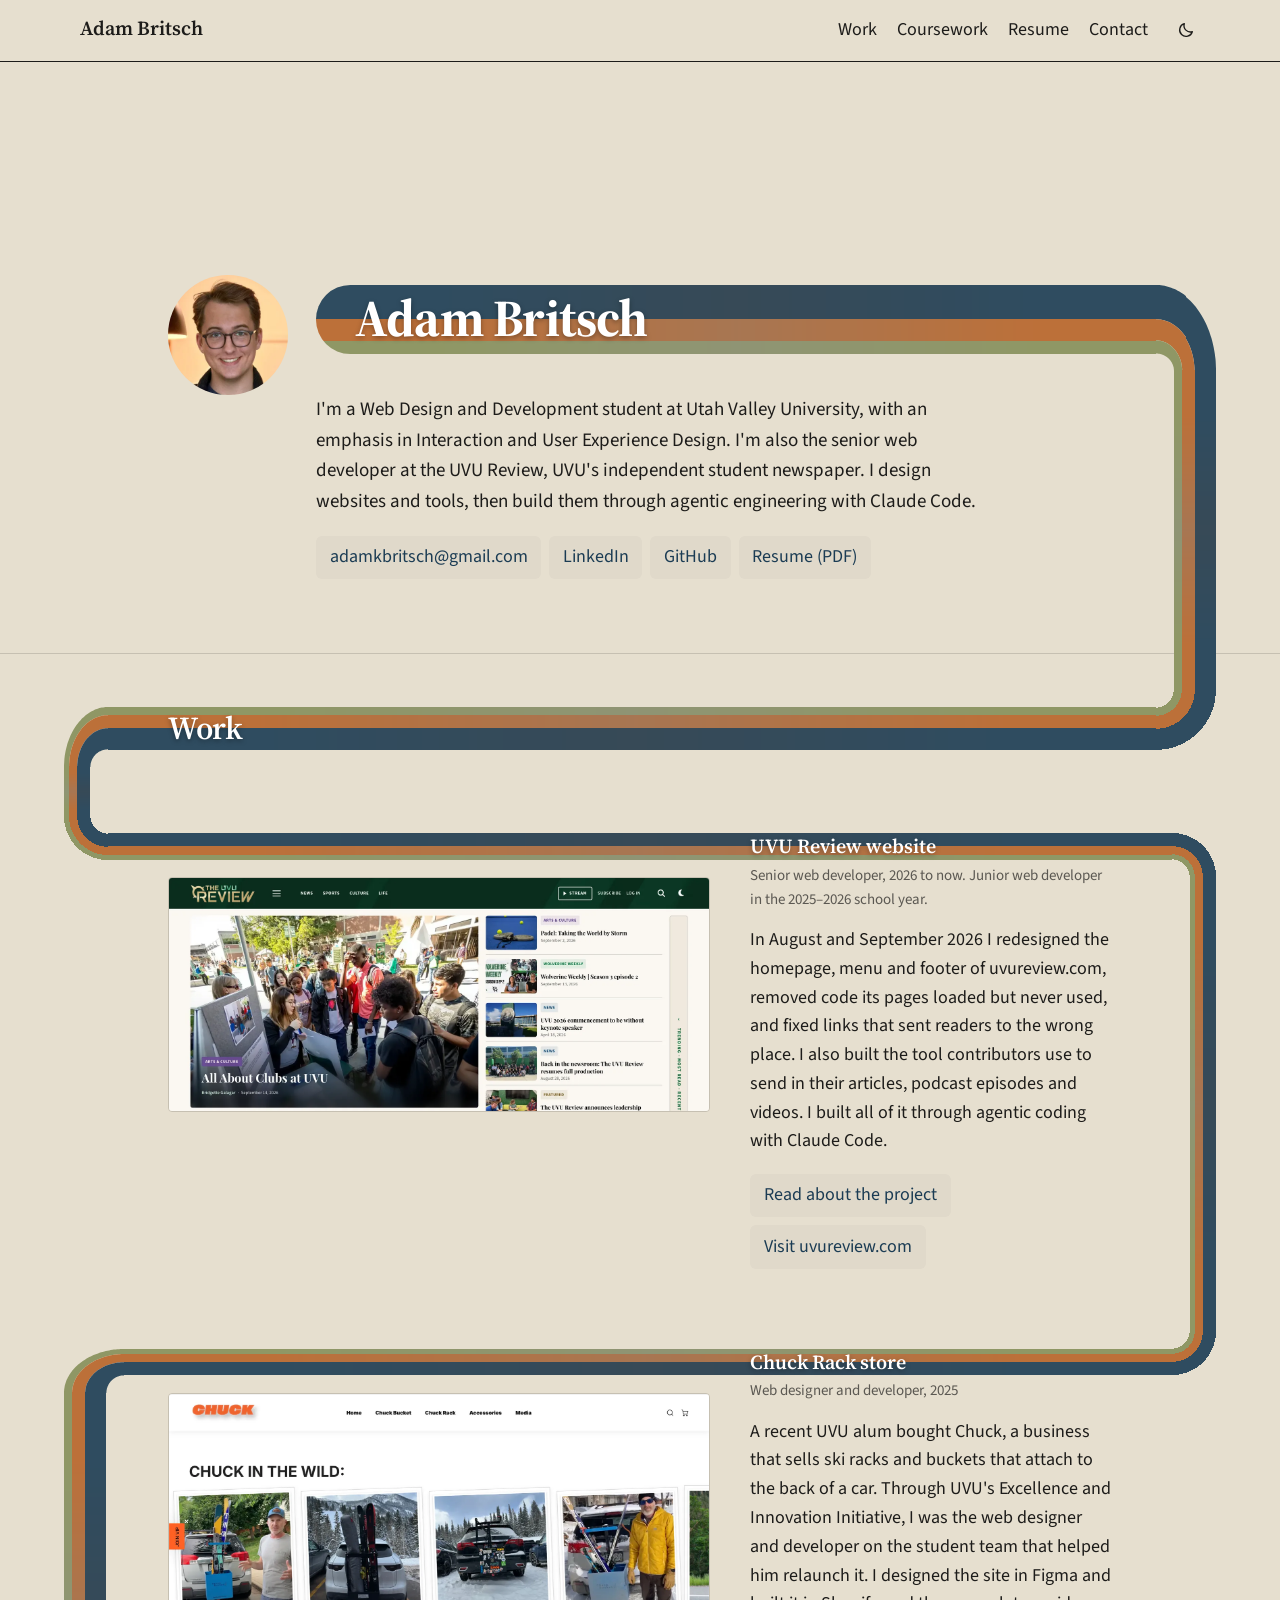
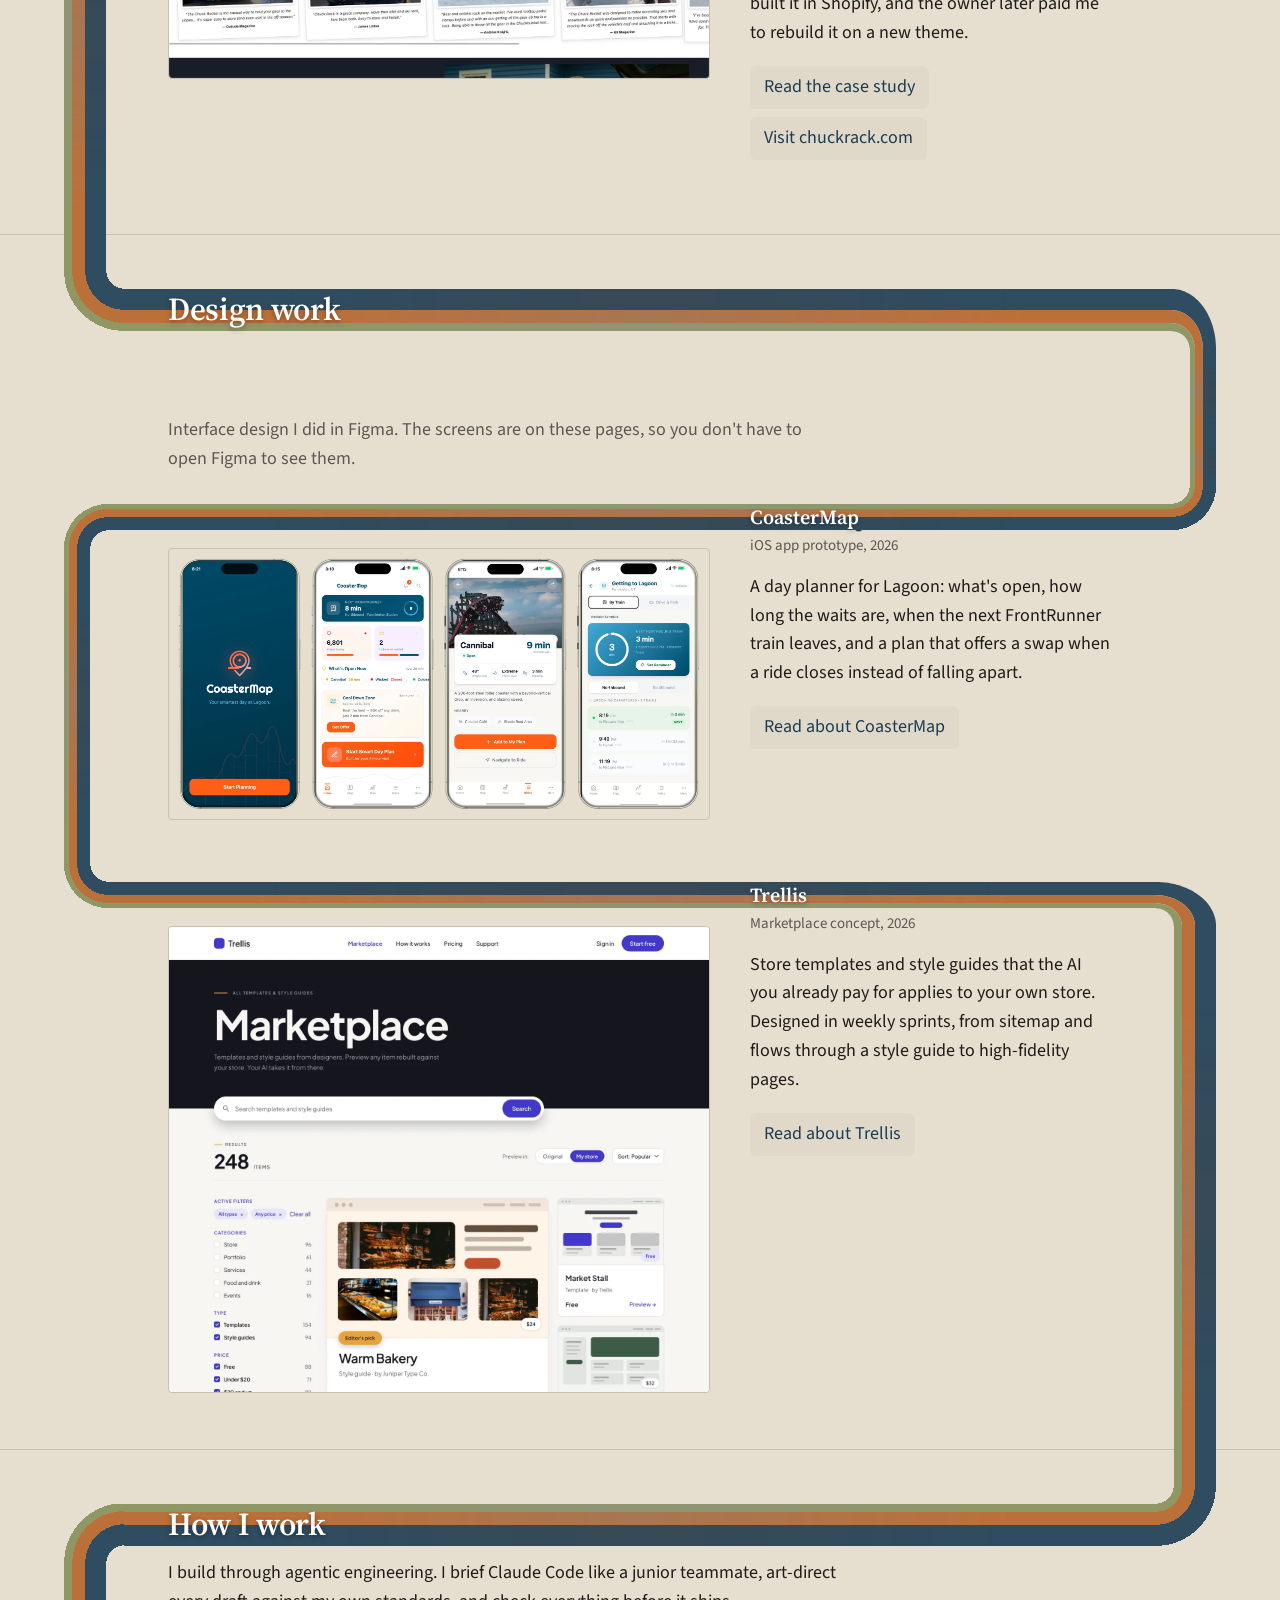
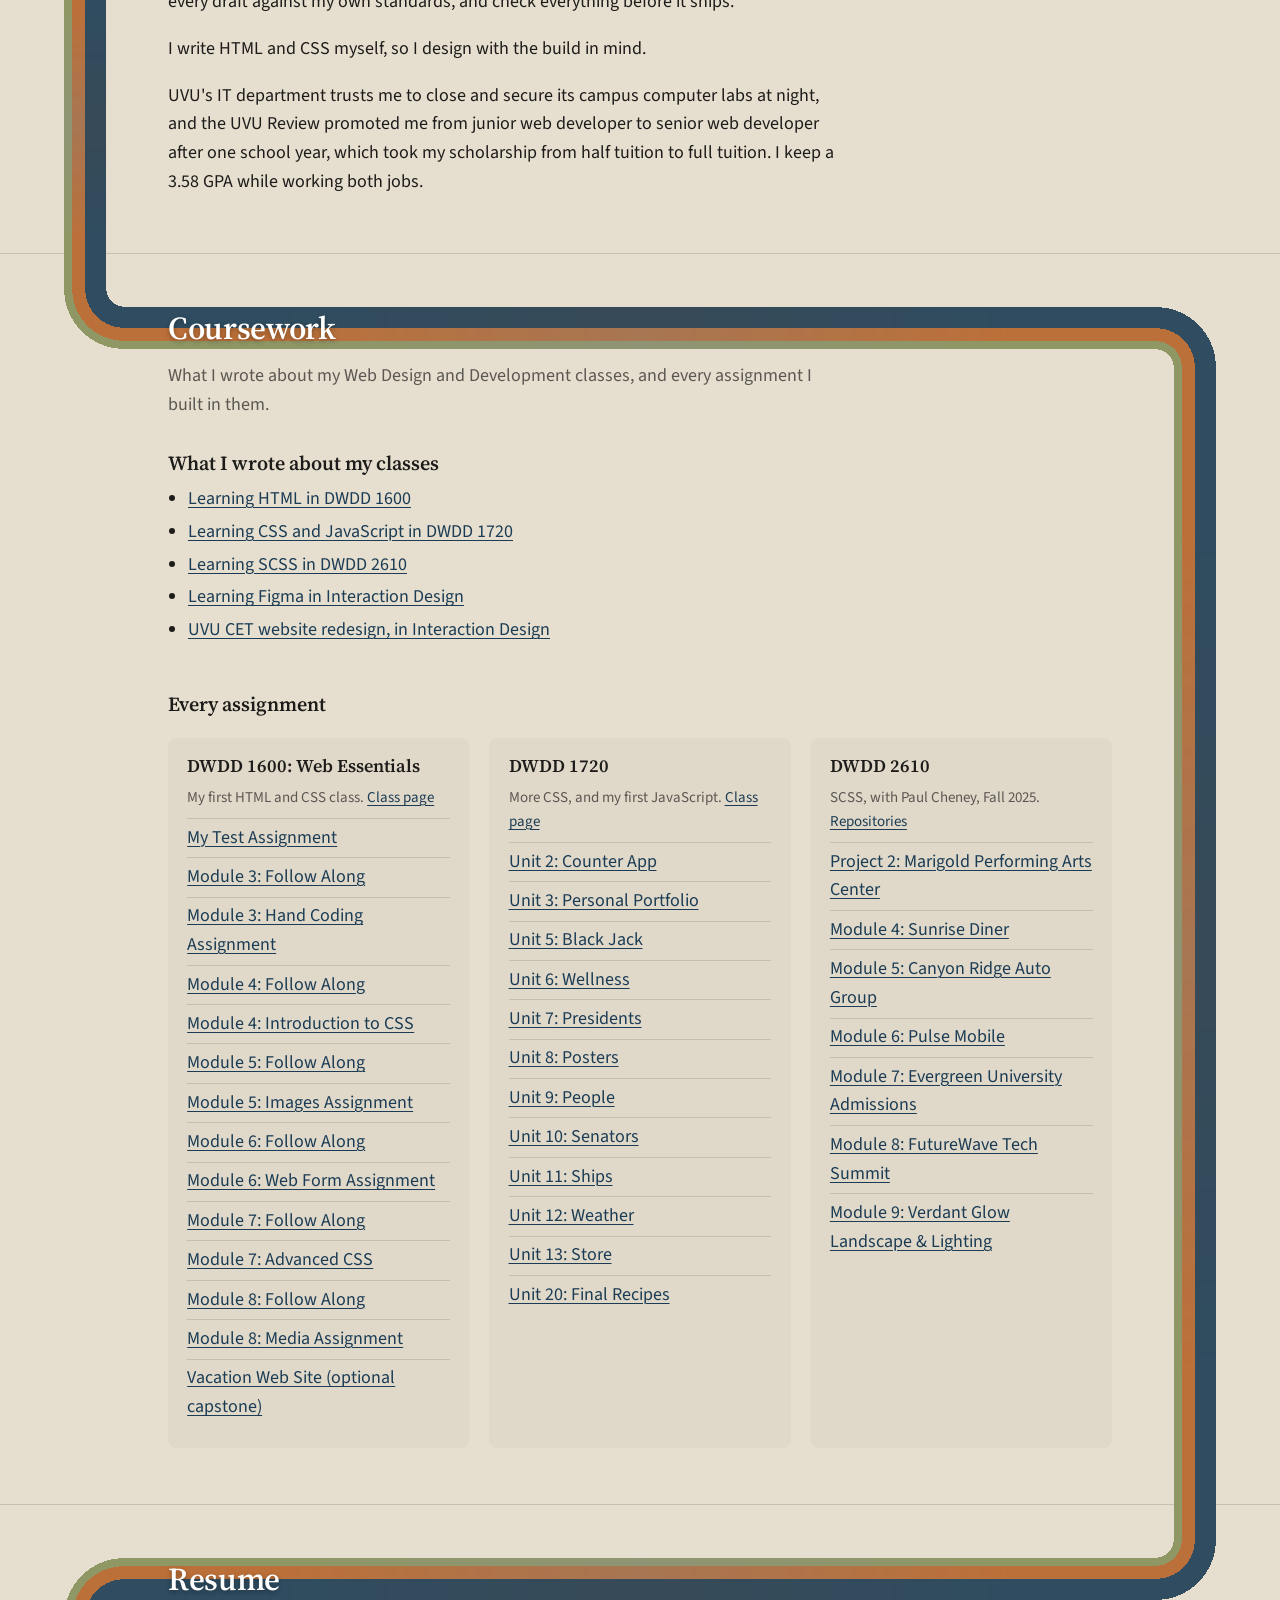
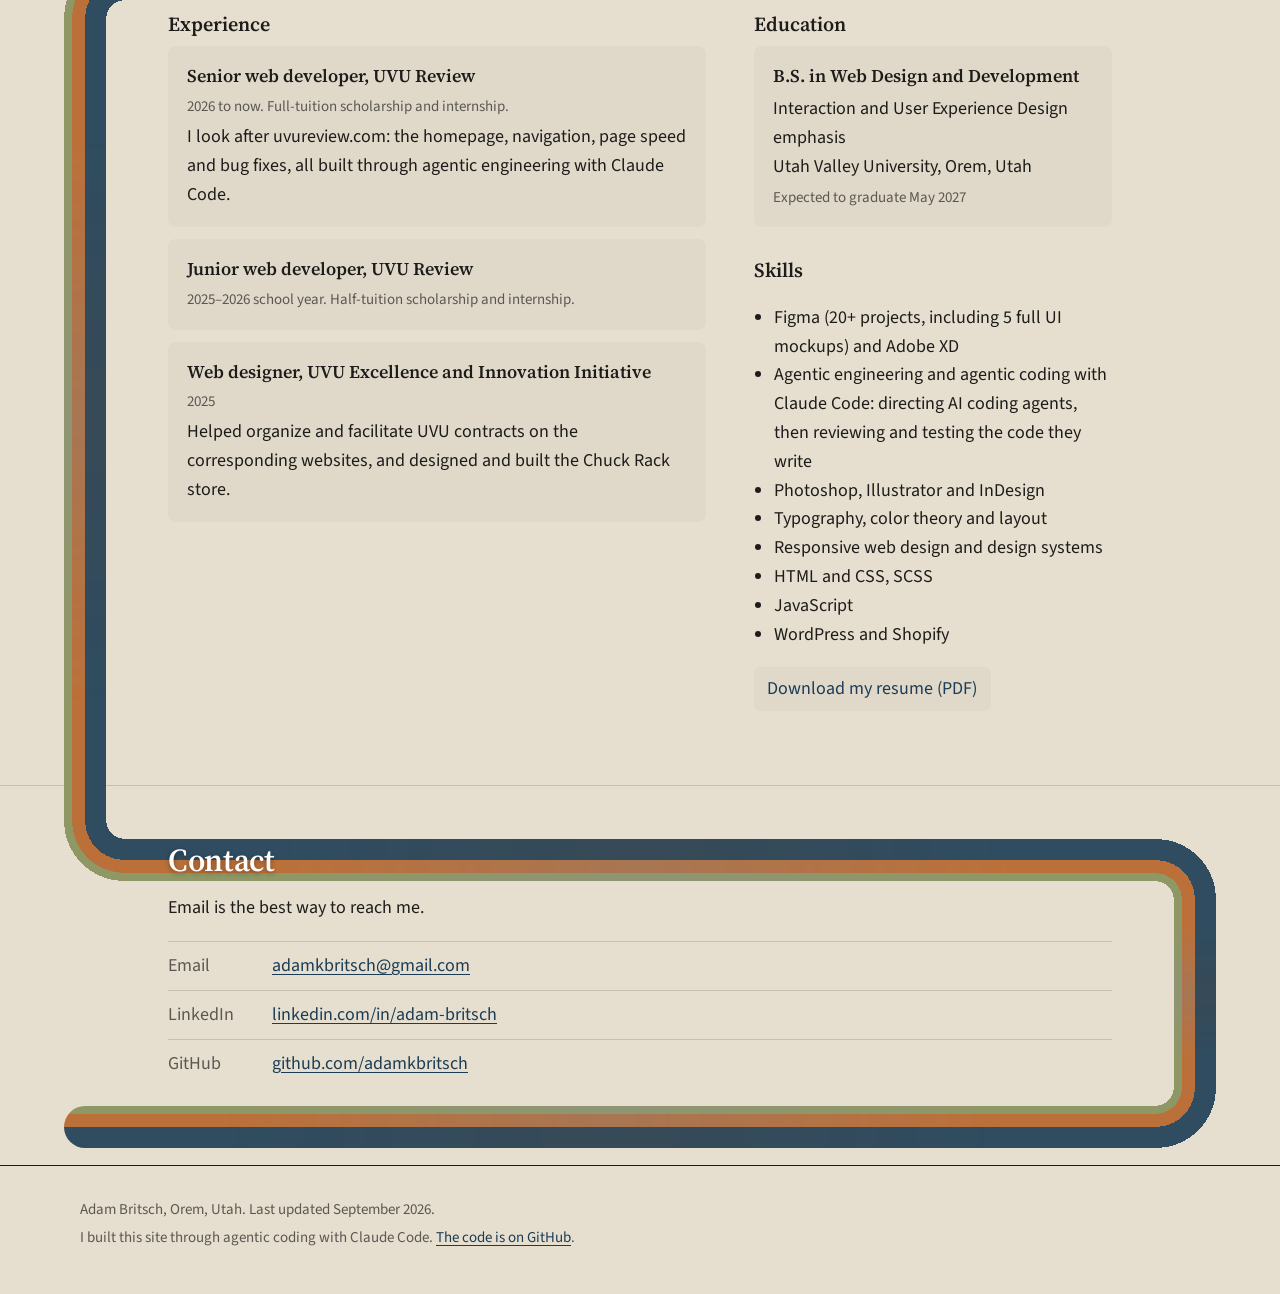
==== index.html @ e63b7fb8 "Lead the CoasterMap screens with the opening screen Four phones now instead of three: the navy start" ====
<!DOCTYPE html>
<html lang="en">
<head>
    <meta charset="UTF-8">
    <meta name="viewport" content="width=device-width, initial-scale=1.0">
    <title>Adam Britsch | Web Design and Development Portfolio</title>
    <meta name="description" content="Portfolio of Adam Britsch, a Web Design and Development student at Utah Valley University and senior web developer at the UVU Review.">
    <meta name="author" content="Adam Britsch">

    <meta property="og:type" content="website">
    <meta property="og:title" content="Adam Britsch">
    <meta property="og:description" content="Web Design and Development student at Utah Valley University and senior web developer at the UVU Review.">
    <meta property="og:url" content="https://adamkbritsch.github.io/Portfolio/">
    <meta property="og:image" content="https://adamkbritsch.github.io/Portfolio/images/adam-britsch.jpg">

    <link rel="preconnect" href="https://fonts.googleapis.com">
    <link rel="preconnect" href="https://fonts.gstatic.com" crossorigin>
    <link href="https://fonts.googleapis.com/css2?family=Source+Sans+3:wght@400;600&family=Source+Serif+4:opsz,wght@8..60,600;8..60,700&display=swap" rel="stylesheet">
    <script src="js/theme.js"></script>
    <link href="css/styles.min.css" rel="stylesheet">

    <link rel="apple-touch-icon" sizes="180x180" href="apple-touch-icon.png?v=2">
    <link rel="icon" type="image/png" sizes="32x32" href="favicon-32x32.png?v=2">
    <link rel="icon" type="image/png" sizes="16x16" href="favicon-16x16.png?v=2">
    <link rel="manifest" href="site.webmanifest?v=2">
</head>
<body>
    <a class="skip-link" href="#main">Skip to main content</a>

    <header class="site-header">
        <div class="wrap">
            <a class="site-header__name" href="index.html">Adam Britsch</a>
            <nav aria-label="Main">
                <ul class="site-nav">
                    <li><a href="#work">Work</a></li>
                    <li><a href="#coursework">Coursework</a></li>
                    <li><a href="#resume">Resume</a></li>
                    <li><a href="#contact">Contact</a></li>
                </ul>
            </nav>
                <button class="theme-toggle" type="button" aria-pressed="false">
                    <svg class="theme-toggle__icon theme-toggle__icon--sun" viewBox="0 0 24 24" width="18" height="18" fill="none" stroke="currentColor" stroke-width="1.8" stroke-linecap="round" aria-hidden="true" focusable="false"><circle cx="12" cy="12" r="4.2"/><path d="M12 2.4v2.6M12 19v2.6M4.2 4.2l1.9 1.9M17.9 17.9l1.9 1.9M2.4 12H5M19 12h2.6M4.2 19.8l1.9-1.9M17.9 6.1l1.9-1.9"/></svg>
                    <svg class="theme-toggle__icon theme-toggle__icon--moon" viewBox="0 0 24 24" width="18" height="18" fill="none" stroke="currentColor" stroke-width="1.8" stroke-linecap="round" stroke-linejoin="round" aria-hidden="true" focusable="false"><path d="M20.4 14.3A8.6 8.6 0 0 1 9.7 3.6a8.6 8.6 0 1 0 10.7 10.7Z"/></svg>
                    <span class="theme-toggle__label">Dark mode</span>
                </button>
        </div>
    </header>

    <main id="main">
        <div class="intro wrap">
            <img class="intro__photo" src="images/adam-britsch.webp" width="120" height="120" alt="">
            <h1>
                <span class="name__band" aria-hidden="true"><span class="name__band-text">Adam Britsch</span></span>
                <span class="name__text">Adam Britsch</span>
            </h1>
            <div>
                <p class="intro__lede">I'm a Web Design and Development student at Utah Valley University, with an emphasis in Interaction and User Experience Design. I'm also the senior web developer at the UVU Review, UVU's independent student newspaper. I design websites and tools, then build them through agentic engineering with Claude Code.</p>
                <p class="link-row">
                    <a href="mailto:adamkbritsch@gmail.com">adamkbritsch@gmail.com</a>
                    <a href="https://www.linkedin.com/in/adam-britsch/">LinkedIn</a>
                    <a href="https://github.com/adamkbritsch">GitHub</a>
                    <a href="pdfs/resume-adam-britsch.pdf">Resume (PDF)</a>
                </p>
            </div>
            <span class="rail__drop rail__drop--name" aria-hidden="true"></span>
        </div>

        <section class="section rail--back rail--down-left rail--pieces" id="work" aria-labelledby="work-heading">
            <div class="wrap">
                <h2 id="work-heading"><span class="rail__band" aria-hidden="true"></span><span class="rail__band-text" aria-hidden="true">Work</span>Work</h2>

                <article class="project project--east project--first">
                    <span class="rail__run" aria-hidden="true"></span><span class="rail__run-text" aria-hidden="true">UVU Review website</span>
                    <span class="rail__turn rail__turn--in" aria-hidden="true"></span>
                    <span class="rail__turn rail__turn--out" aria-hidden="true"></span>
                    <span class="rail__drop rail__drop--in" aria-hidden="true"></span>
                    
                    <figure class="project__image">
                        <img class="shot" src="images/work/uvu-review-home.webp" width="1600" height="689" alt="The UVU Review homepage, with the top stories filling the first screen">
                    </figure>
                    <div>
                        <h3><a href="case-studies/uvu-review.html">UVU Review website</a></h3>
                        <p class="meta">Senior web developer, 2026 to now. Junior web developer in the 2025–2026 school year.</p>
                        <p>In August and September 2026 I redesigned the homepage, menu and footer of uvureview.com, removed code its pages loaded but never used, and fixed links that sent readers to the wrong place. I also built the tool contributors use to send in their articles, podcast episodes and videos. I built all of it through agentic coding with Claude Code.</p>
                        <p class="link-row">
                            <a href="case-studies/uvu-review.html">Read about the project</a>
                            <a href="https://www.uvureview.com/">Visit uvureview.com</a>
                        </p>
                    </div>
                </article>

                <article class="project project--west project--last">
                    <span class="rail__run" aria-hidden="true"></span><span class="rail__run-text" aria-hidden="true">Chuck Rack store</span>
                    <span class="rail__turn rail__turn--in" aria-hidden="true"></span>
                    <span class="rail__turn rail__turn--out" aria-hidden="true"></span>
                    <span class="rail__drop rail__drop--out" aria-hidden="true"></span>
                    
                    <figure class="project__image">
                        <img class="shot" src="images/work/chuck-rack-polaroids.webp" width="1600" height="841" alt="The Chuck in the Wild section of the Chuck Rack store, with customer photos styled as polaroids" loading="lazy">
                    </figure>
                    <div>
                        <h3><a href="case-studies/case-study-01.html">Chuck Rack store</a></h3>
                        <p class="meta">Web designer and developer, 2025</p>
                        <p>A recent UVU alum bought Chuck, a business that sells ski racks and buckets that attach to the back of a car. Through UVU's Excellence and Innovation Initiative, I was the web designer and developer on the student team that helped him relaunch it. I designed the site in Figma and built it in Shopify, and the owner later paid me to rebuild it on a new theme.</p>
                        <p class="link-row">
                            <a href="case-studies/case-study-01.html">Read the case study</a>
                            <a href="https://chuckrack.com/">Visit chuckrack.com</a>
                        </p>
                    </div>
                </article>
            </div>
        </section>

        <section class="section rail--down-right rail--pieces" id="design" aria-labelledby="design-heading">
            <div class="wrap">
                <h2 id="design-heading"><span class="rail__band" aria-hidden="true"></span><span class="rail__band-text" aria-hidden="true">Design work</span>Design work</h2>
                <p class="section__intro">Interface design I did in Figma. The screens are on these pages, so you don't have to open Figma to see them.</p>

                <article class="project project--west project--first">
                    <span class="rail__run" aria-hidden="true"></span><span class="rail__run-text" aria-hidden="true">CoasterMap</span>
                    <span class="rail__turn rail__turn--in" aria-hidden="true"></span>
                    <span class="rail__turn rail__turn--out" aria-hidden="true"></span>
                    <span class="rail__drop rail__drop--in" aria-hidden="true"></span>
                    
                    <figure class="project__image">
                        <img class="shot" src="images/design/coastermap-screens.webp" width="2122" height="1059" alt="Four CoasterMap screens: the opening screen, a home screen with the next train and ride waits, a ride page for Cannibal, and directions to Lagoon by train" loading="lazy">
                    </figure>
                    <div>
                        <h3><a href="case-studies/coastermap.html">CoasterMap</a></h3>
                        <p class="meta">iOS app prototype, 2026</p>
                        <p>A day planner for Lagoon: what's open, how long the waits are, when the next FrontRunner train leaves, and a plan that offers a swap when a ride closes instead of falling apart.</p>
                        <p class="link-row"><a href="case-studies/coastermap.html">Read about CoasterMap</a></p>
                    </div>
                </article>

                <article class="project project--east project--last">
                    <span class="rail__run" aria-hidden="true"></span><span class="rail__run-text" aria-hidden="true">Trellis</span>
                    <span class="rail__turn rail__turn--in" aria-hidden="true"></span>
                    <span class="rail__turn rail__turn--out" aria-hidden="true"></span>
                    <span class="rail__drop rail__drop--out" aria-hidden="true"></span>
                    
                    <figure class="project__image">
                        <img class="shot" src="images/design/trellis-marketplace.webp" width="1440" height="1240" alt="The Trellis marketplace page, with a search field, category filters and a grid of template cards" loading="lazy">
                    </figure>
                    <div>
                        <h3><a href="case-studies/trellis.html">Trellis</a></h3>
                        <p class="meta">Marketplace concept, 2026</p>
                        <p>Store templates and style guides that the AI you already pay for applies to your own store. Designed in weekly sprints, from sitemap and flows through a style guide to high-fidelity pages.</p>
                        <p class="link-row"><a href="case-studies/trellis.html">Read about Trellis</a></p>
                    </div>
                </article>
            </div>
        </section>

        <section class="section rail--back rail--down-left" id="how-i-work" aria-labelledby="how-heading">
            <div class="wrap">
                <h2 id="how-heading"><span class="rail__band" aria-hidden="true"></span><span class="rail__band-text" aria-hidden="true">How I work</span>How I work</h2>
                <div class="prose">
                    <p>I build through agentic engineering. I brief Claude Code like a junior teammate, art-direct every draft against my own standards, and check everything before it ships.</p>
                    <p>I write HTML and CSS myself, so I design with the build in mind.</p>
                    <p>UVU's IT department trusts me to close and secure its campus computer labs at night, and the UVU Review promoted me from junior web developer to senior web developer after one school year, which took my scholarship from half tuition to full tuition. I keep a 3.58 GPA while working both jobs.</p>
                </div>
            </div>
        </section>

        <section class="section rail--down-right" id="coursework" aria-labelledby="coursework-heading">
            <div class="wrap">
                <h2 id="coursework-heading"><span class="rail__band" aria-hidden="true"></span><span class="rail__band-text" aria-hidden="true">Coursework</span>Coursework</h2>
                <p class="section__intro">What I wrote about my Web Design and Development classes, and every assignment I built in them.</p>

                <h3>What I wrote about my classes</h3>
                <ul class="writeups">
                    <li><a href="case-studies/case-study-03.html">Learning HTML in DWDD 1600</a></li>
                    <li><a href="case-studies/case-study-04.html">Learning CSS and JavaScript in DWDD 1720</a></li>
                    <li><a href="case-studies/case-study-06.html">Learning SCSS in DWDD 2610</a></li>
                    <li><a href="case-studies/case-study-05.html">Learning Figma in Interaction Design</a></li>
                    <li><a href="case-studies/case-study-02.html">UVU CET website redesign, in Interaction Design</a></li>
                </ul>

                <h3 class="subhead">Every assignment</h3>
                <div class="courses">
                    <div class="course">
                        <h4>DWDD 1600: Web Essentials</h4>
                        <p class="meta">My first HTML and CSS class. <a href="https://adamkbritsch.github.io/dwdd1600/">Class page</a></p>
                        <ul>
                            <li><a href="https://adamkbritsch.github.io/dwdd1600/01test/">My Test Assignment</a></li>
                            <li><a href="https://adamkbritsch.github.io/dwdd1600/03follow-along/">Module 3: Follow Along</a></li>
                            <li><a href="https://adamkbritsch.github.io/dwdd1600/03hand-coding/">Module 3: Hand Coding Assignment</a></li>
                            <li><a href="https://adamkbritsch.github.io/dwdd1600/04follow-along/">Module 4: Follow Along</a></li>
                            <li><a href="https://adamkbritsch.github.io/dwdd1600/04intro-css/">Module 4: Introduction to CSS</a></li>
                            <li><a href="https://adamkbritsch.github.io/dwdd1600/05follow-along/">Module 5: Follow Along</a></li>
                            <li><a href="https://adamkbritsch.github.io/dwdd1600/05images/">Module 5: Images Assignment</a></li>
                            <li><a href="https://adamkbritsch.github.io/dwdd1600/06follow-along/">Module 6: Follow Along</a></li>
                            <li><a href="https://adamkbritsch.github.io/dwdd1600/06form/">Module 6: Web Form Assignment</a></li>
                            <li><a href="https://adamkbritsch.github.io/dwdd1600/07follow-along/">Module 7: Follow Along</a></li>
                            <li><a href="https://adamkbritsch.github.io/dwdd1600/07advanced-css/">Module 7: Advanced CSS</a></li>
                            <li><a href="https://adamkbritsch.github.io/dwdd1600/08follow-along/">Module 8: Follow Along</a></li>
                            <li><a href="https://adamkbritsch.github.io/dwdd1600/08media/">Module 8: Media Assignment</a></li>
                            <li><a href="https://adamkbritsch.github.io/dwdd1600/vacation/">Vacation Web Site (optional capstone)</a></li>
                        </ul>
                    </div>
                    <div class="course">
                        <h4>DWDD 1720</h4>
                        <p class="meta">More CSS, and my first JavaScript. <a href="https://adamkbritsch-web-design.netlify.app/">Class page</a></p>
                        <ul>
                            <li><a href="https://adamkbritsch-web-design.netlify.app/counterapp/">Unit 2: Counter App</a></li>
                            <li><a href="https://adamkbritsch-web-design.netlify.app/personal-portfolio/">Unit 3: Personal Portfolio</a></li>
                            <li><a href="https://adamkbritsch-web-design.netlify.app/blackjackstart/">Unit 5: Black Jack</a></li>
                            <li><a href="https://adamkbritsch-web-design.netlify.app/wellness/">Unit 6: Wellness</a></li>
                            <li><a href="https://adamkbritsch-web-design.netlify.app/presidents/">Unit 7: Presidents</a></li>
                            <li><a href="https://adamkbritsch-web-design.netlify.app/starwarswebsite/">Unit 8: Posters</a></li>
                            <li><a href="https://adamkbritsch-web-design.netlify.app/peoplepractice/">Unit 9: People</a></li>
                            <li><a href="https://adamkbritsch-web-design.netlify.app/senators/">Unit 10: Senators</a></li>
                            <li><a href="https://adamkbritsch-web-design.netlify.app/ships/">Unit 11: Ships</a></li>
                            <li><a href="https://adamkbritsch-web-design.netlify.app/weather-app/">Unit 12: Weather</a></li>
                            <li><a href="https://adamkbritsch-web-design.netlify.app/storeapp/">Unit 13: Store</a></li>
                            <li><a href="https://adamkbritsch-web-design.netlify.app/recipes/">Unit 20: Final Recipes</a></li>
                        </ul>
                    </div>
                    <div class="course">
                        <h4>DWDD 2610</h4>
                        <p class="meta">SCSS, with Paul Cheney, Fall 2025. <a href="https://github.com/adamkbritsch?tab=repositories">Repositories</a></p>
                        <ul>
                            <li><a href="https://adamkbritsch.github.io/Performing-Arts-Project-02/">Project 2: Marigold Performing Arts Center</a></li>
                            <li><a href="https://adamkbritsch.github.io/04-Diner/">Module 4: Sunrise Diner</a></li>
                            <li><a href="https://adamkbritsch.github.io/05-Auto-Dealer/">Module 5: Canyon Ridge Auto Group</a></li>
                            <li><a href="https://adamkbritsch.github.io/06-X-Mobile/">Module 6: Pulse Mobile</a></li>
                            <li><a href="https://adamkbritsch.github.io/07-University-Admissions/">Module 7: Evergreen University Admissions</a></li>
                            <li><a href="https://adamkbritsch.github.io/08-Technology-Conference/">Module 8: FutureWave Tech Summit</a></li>
                            <li><a href="https://adamkbritsch.github.io/09-Landscape---Lighting/">Module 9: Verdant Glow Landscape &amp; Lighting</a></li>
                        </ul>
                    </div>
                </div>
            </div>
        </section>

        <section class="section rail--back rail--down-left" id="resume" aria-labelledby="resume-heading">
            <div class="wrap">
                <h2 id="resume-heading"><span class="rail__band" aria-hidden="true"></span><span class="rail__band-text" aria-hidden="true">Resume</span>Resume</h2>
                <div class="resume">
                    <div>
                        <h3>Experience</h3>
                        <ul class="entries">
                            <li class="entry">
                                <p class="entry__title">Senior web developer, UVU Review</p>
                                <p class="meta">2026 to now. Full-tuition scholarship and internship.</p>
                                <p>I look after uvureview.com: the homepage, navigation, page speed and bug fixes, all built through agentic engineering with Claude Code.</p>
                            </li>
                            <li class="entry">
                                <p class="entry__title">Junior web developer, UVU Review</p>
                                <p class="meta">2025–2026 school year. Half-tuition scholarship and internship.</p>
                            </li>
                            <li class="entry">
                                <p class="entry__title">Web designer, UVU Excellence and Innovation Initiative</p>
                                <p class="meta">2025</p>
                                <p>Helped organize and facilitate UVU contracts on the corresponding websites, and designed and built the Chuck Rack store.</p>
                            </li>
                        </ul>
                    </div>
                    <div>
                        <h3>Education</h3>
                        <div class="entry">
                            <p class="entry__title">B.S. in Web Design and Development</p>
                            <p>Interaction and User Experience Design emphasis<br>Utah Valley University, Orem, Utah</p>
                            <p class="meta">Expected to graduate May 2027</p>
                        </div>

                        <h3 class="subhead">Skills</h3>
                        <ul class="skills">
                            <li>Figma (20+ projects, including 5 full UI mockups) and Adobe XD</li>
                            <li>Agentic engineering and agentic coding with Claude Code: directing AI coding agents, then reviewing and testing the code they write</li>
                            <li>Photoshop, Illustrator and InDesign</li>
                            <li>Typography, color theory and layout</li>
                            <li>Responsive web design and design systems</li>
                            <li>HTML and CSS, SCSS</li>
                            <li>JavaScript</li>
                            <li>WordPress and Shopify</li>
                        </ul>
                        <p class="link-row"><a href="pdfs/resume-adam-britsch.pdf">Download my resume (PDF)</a></p>
                    </div>
                </div>
            </div>
        </section>

        <section class="section rail--end" id="contact" aria-labelledby="contact-heading">
            <div class="wrap">
                <h2 id="contact-heading"><span class="rail__band" aria-hidden="true"></span><span class="rail__band-text" aria-hidden="true">Contact</span>Contact</h2>
                <p>Email is the best way to reach me.</p>
                <ul class="contact-list">
                    <li><span>Email</span> <a href="mailto:adamkbritsch@gmail.com">adamkbritsch@gmail.com</a></li>
                    <li><span>LinkedIn</span> <a href="https://www.linkedin.com/in/adam-britsch/">linkedin.com/in/adam-britsch</a></li>
                    <li><span>GitHub</span> <a href="https://github.com/adamkbritsch">github.com/adamkbritsch</a></li>
                </ul>
                <span class="rail__turn rail__turn--tail" aria-hidden="true"></span>
            </div>
        </section>
    </main>

    <footer class="site-footer">
        <div class="wrap">
            <p>Adam Britsch, Orem, Utah. Last updated September 2026.</p>
            <p>I built this site through agentic coding with Claude Code. <a href="https://github.com/adamkbritsch/Portfolio">The code is on GitHub</a>.</p>
        </div>
    </footer>
</body>
</html>
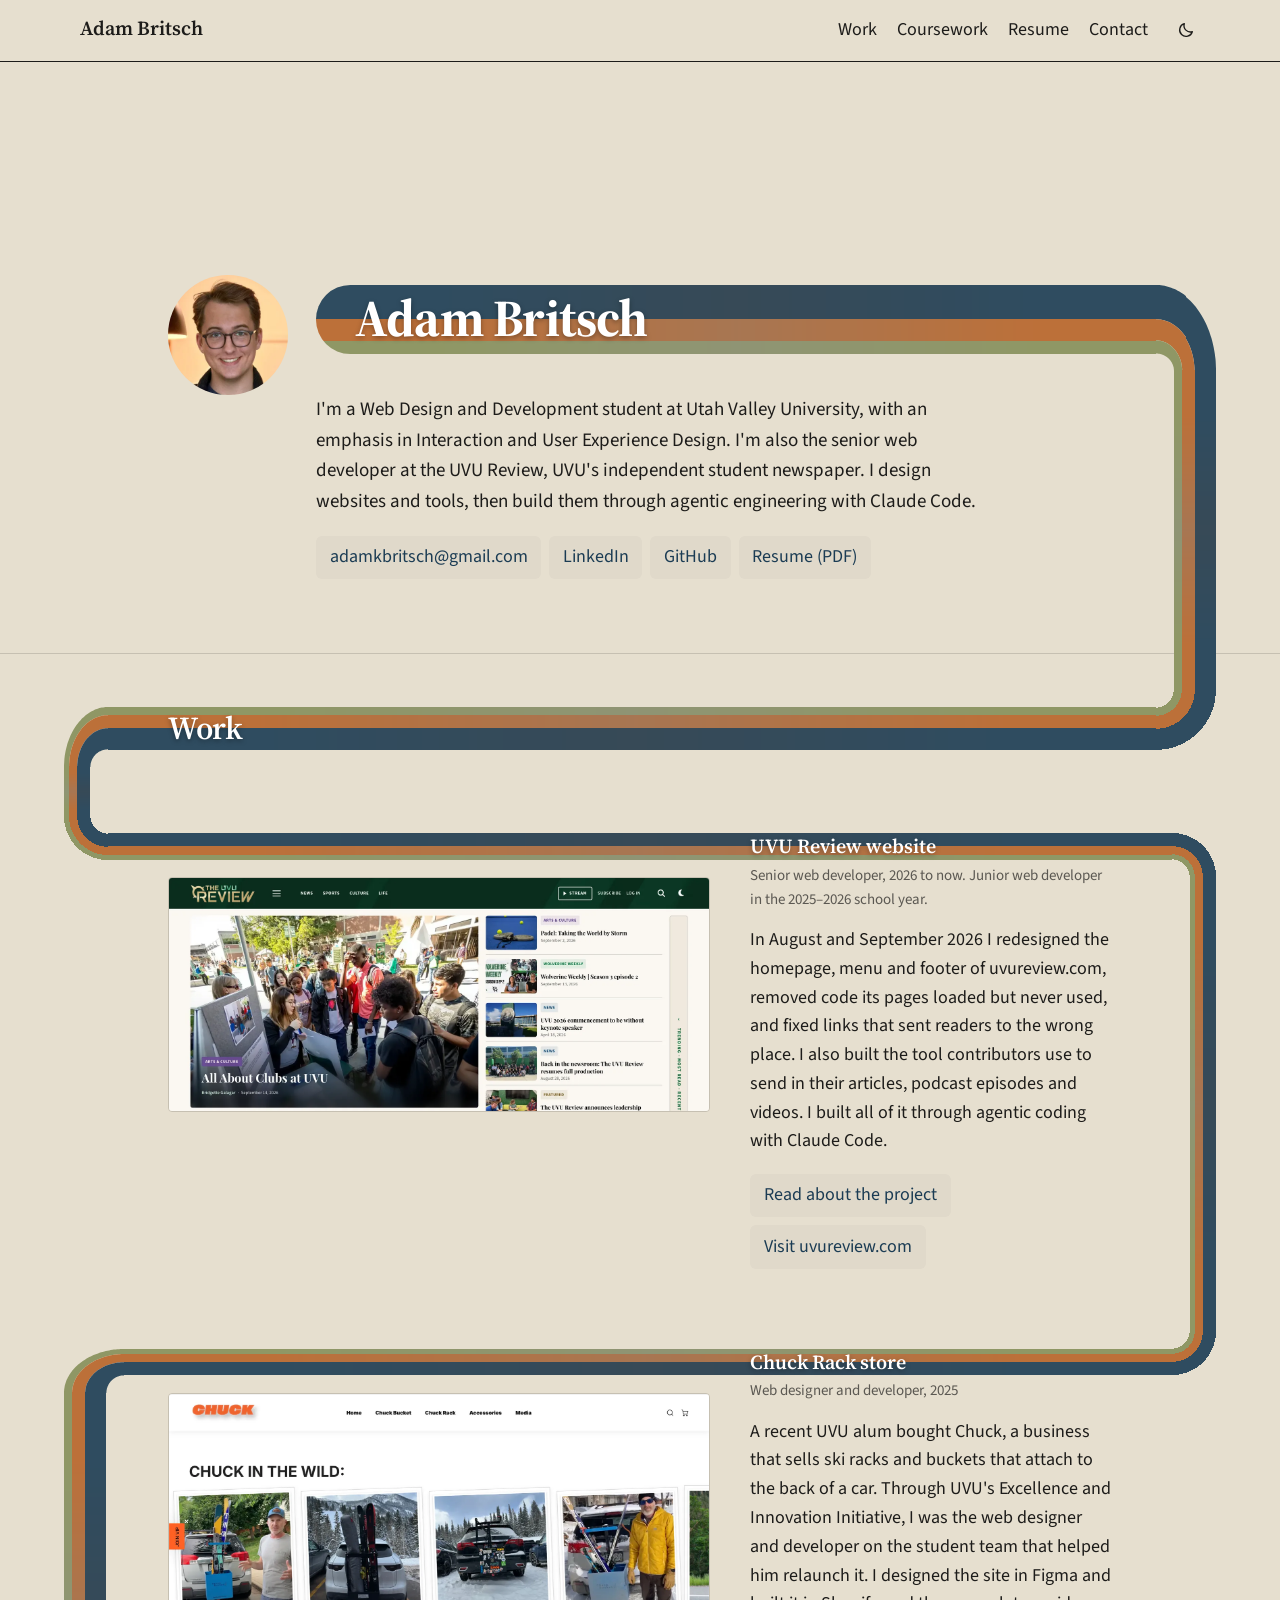
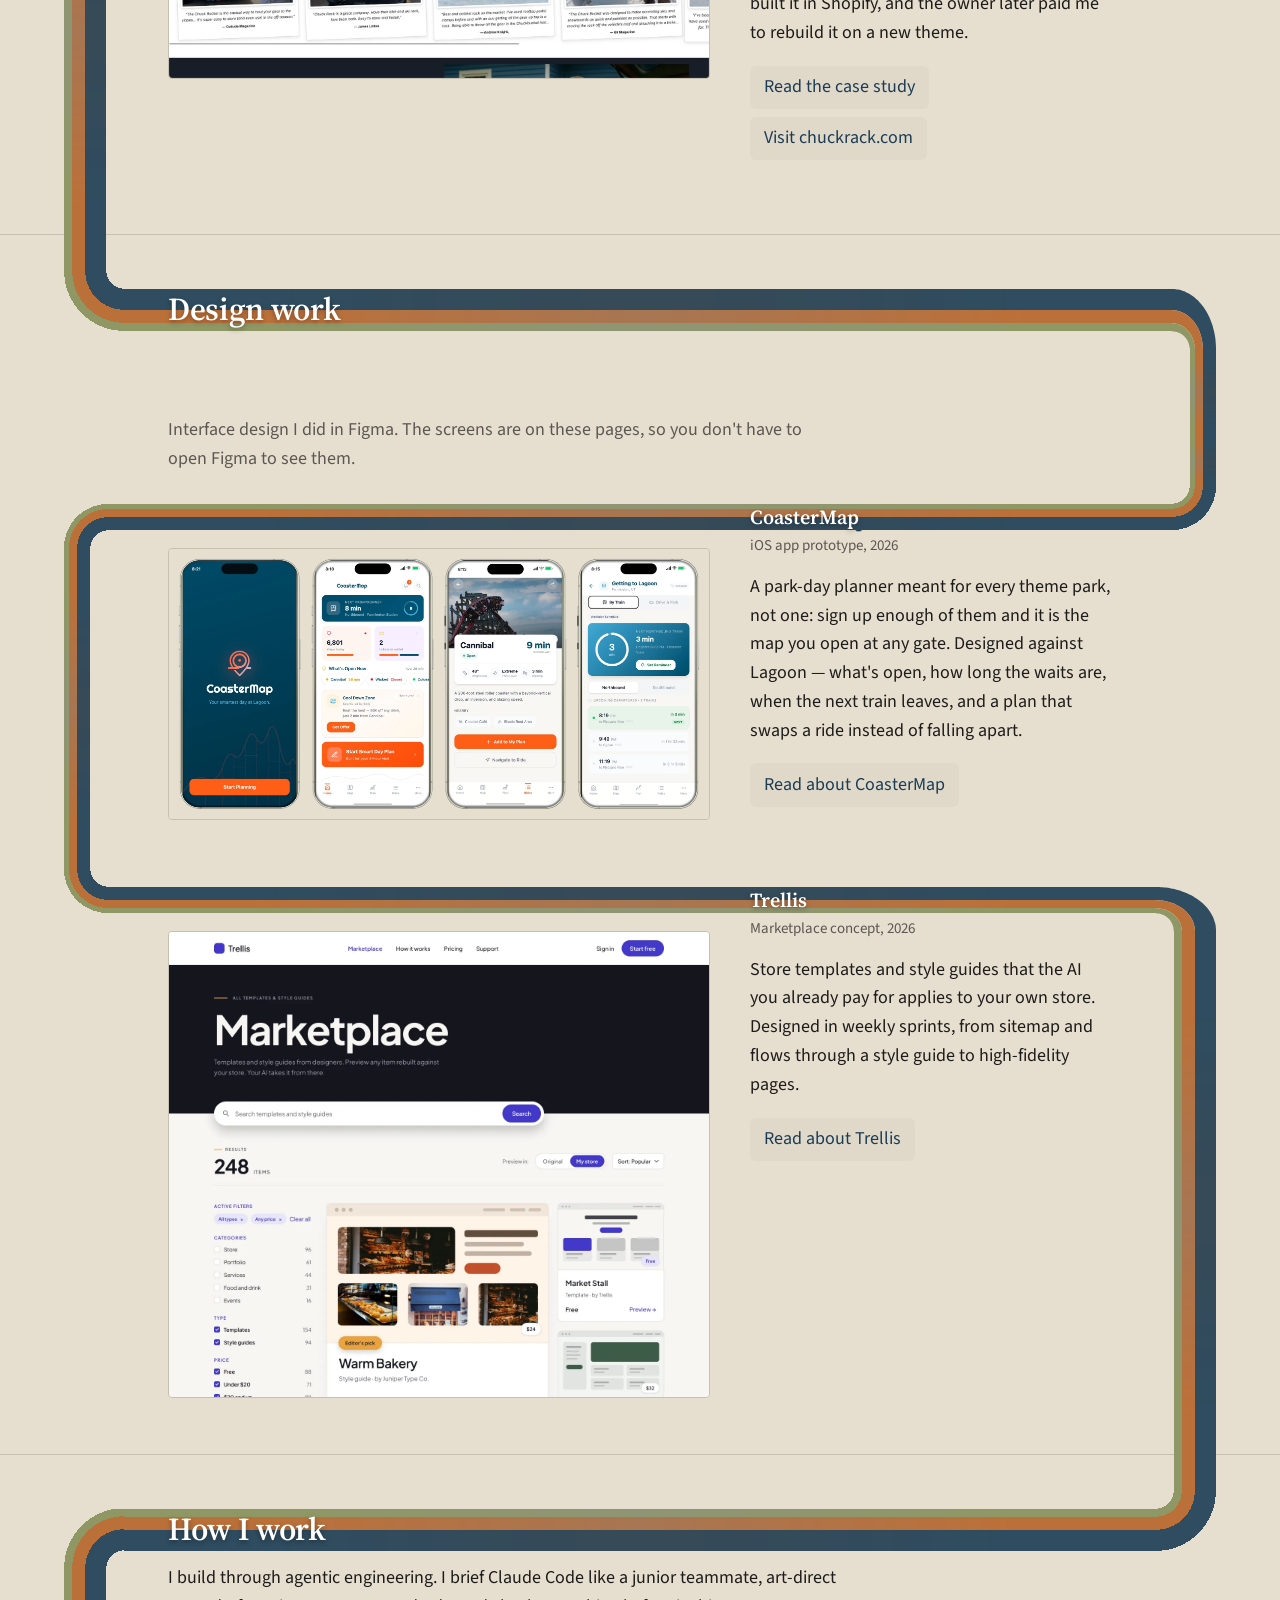
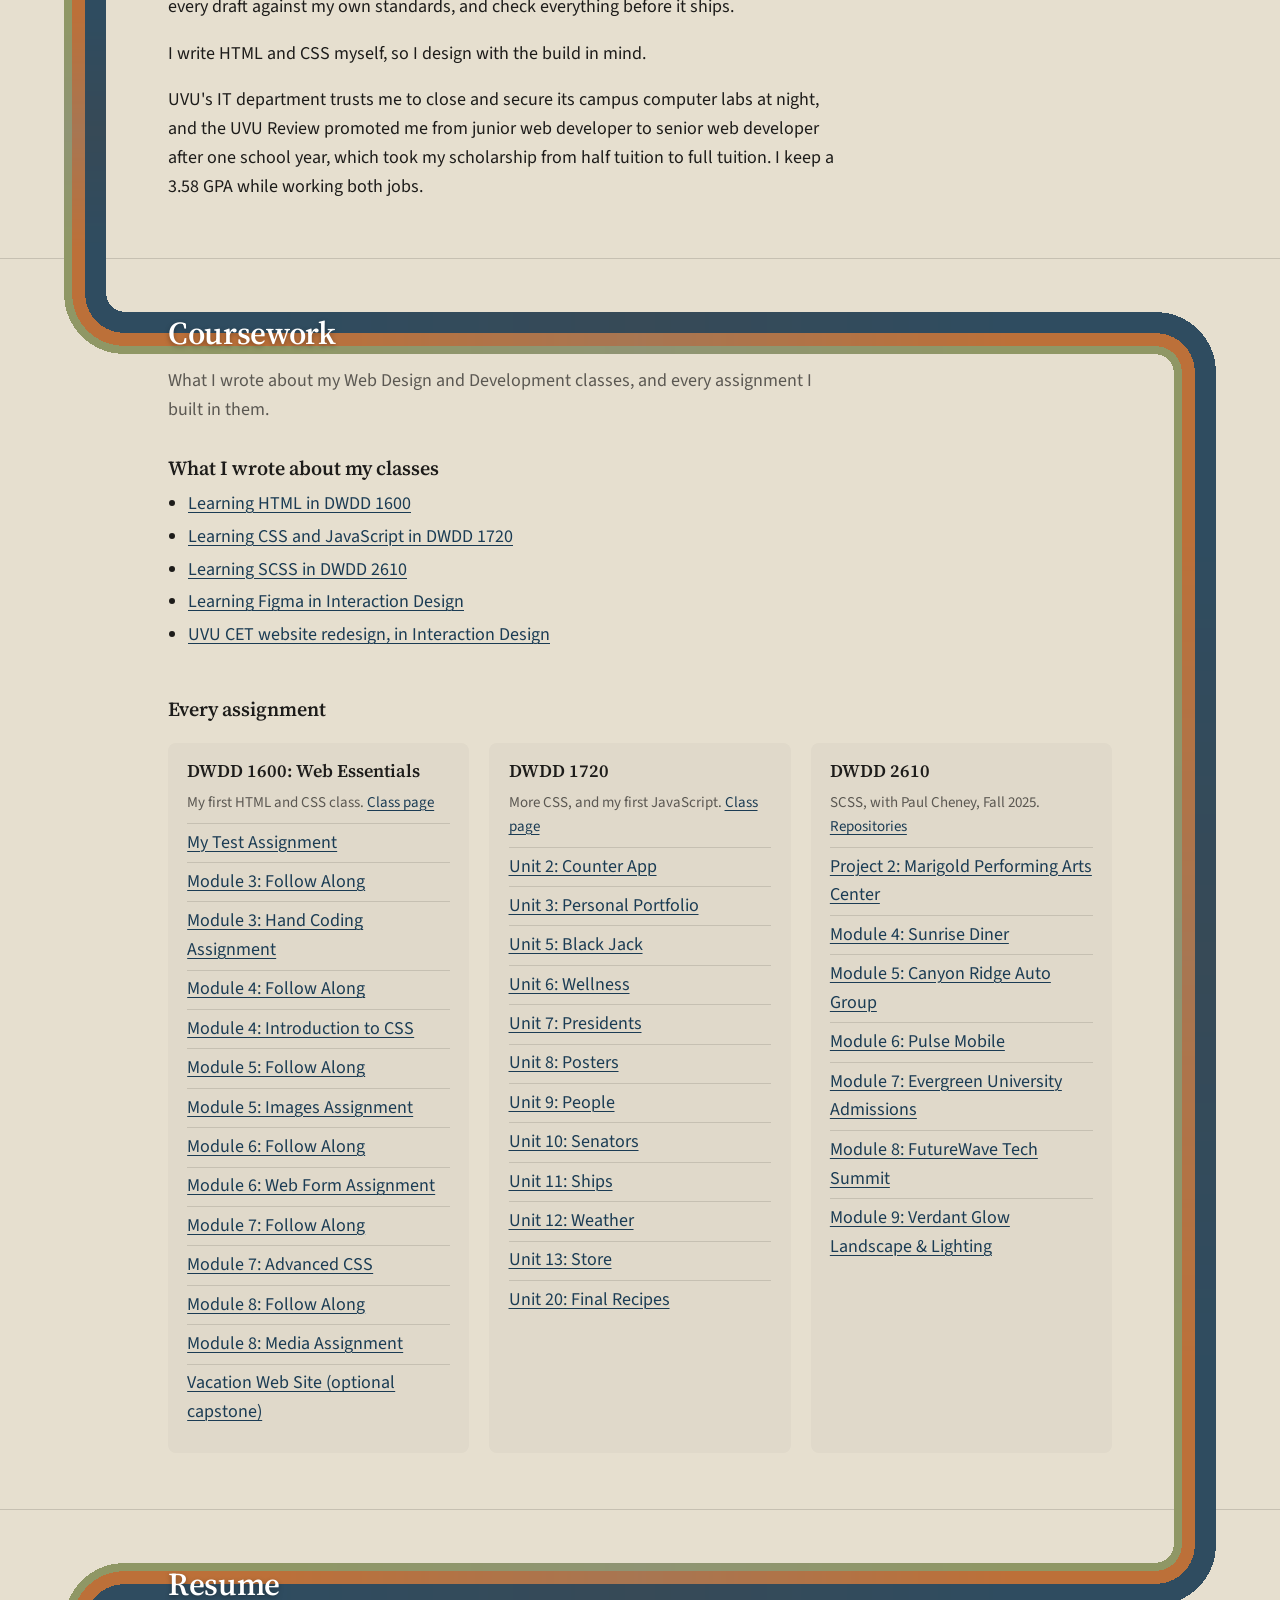
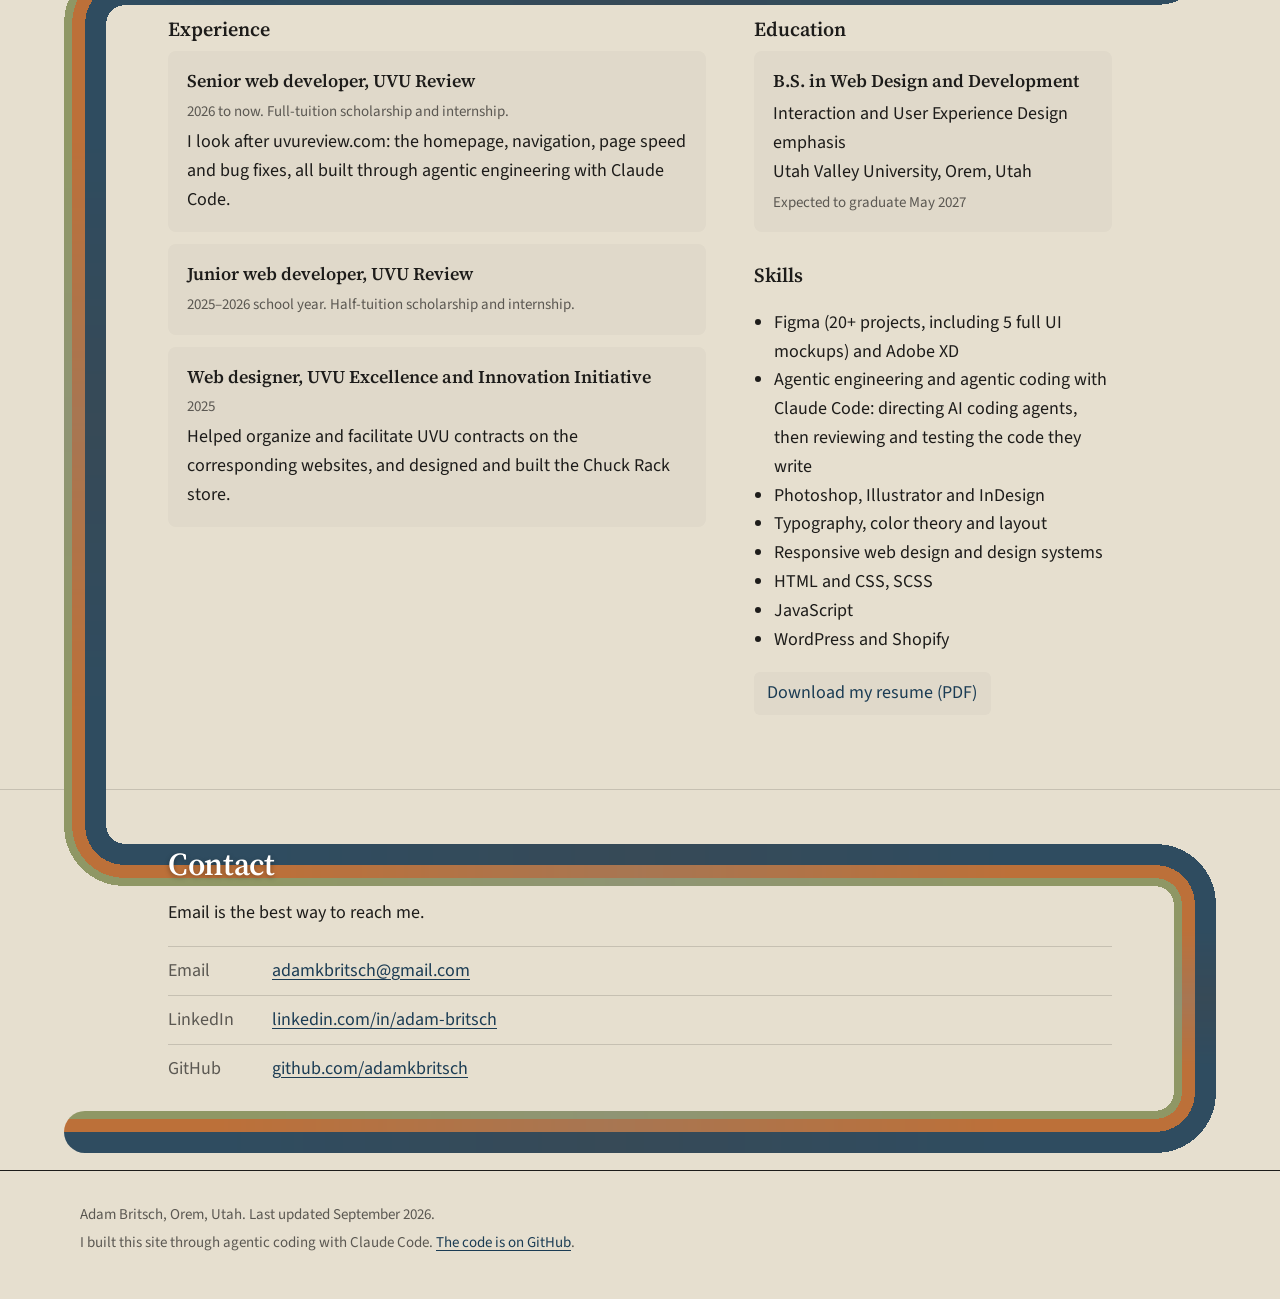
==== commit 6c9a8193: "Say what CoasterMap is actually for Every description of it led with Lagoon, which made it read as o" ====
--- a/index.html
+++ b/index.html
@@ -128,7 +128,7 @@
                     <div>
                         <h3><a href="case-studies/coastermap.html">CoasterMap</a></h3>
                         <p class="meta">iOS app prototype, 2026</p>
-                        <p>A day planner for Lagoon: what's open, how long the waits are, when the next FrontRunner train leaves, and a plan that offers a swap when a ride closes instead of falling apart.</p>
+                        <p>A park-day planner meant for every theme park, not one: sign up enough of them and it is the map you open at any gate. Designed against Lagoon &mdash; what's open, how long the waits are, when the next train leaves, and a plan that swaps a ride instead of falling apart.</p>
                         <p class="link-row"><a href="case-studies/coastermap.html">Read about CoasterMap</a></p>
                     </div>
                 </article>
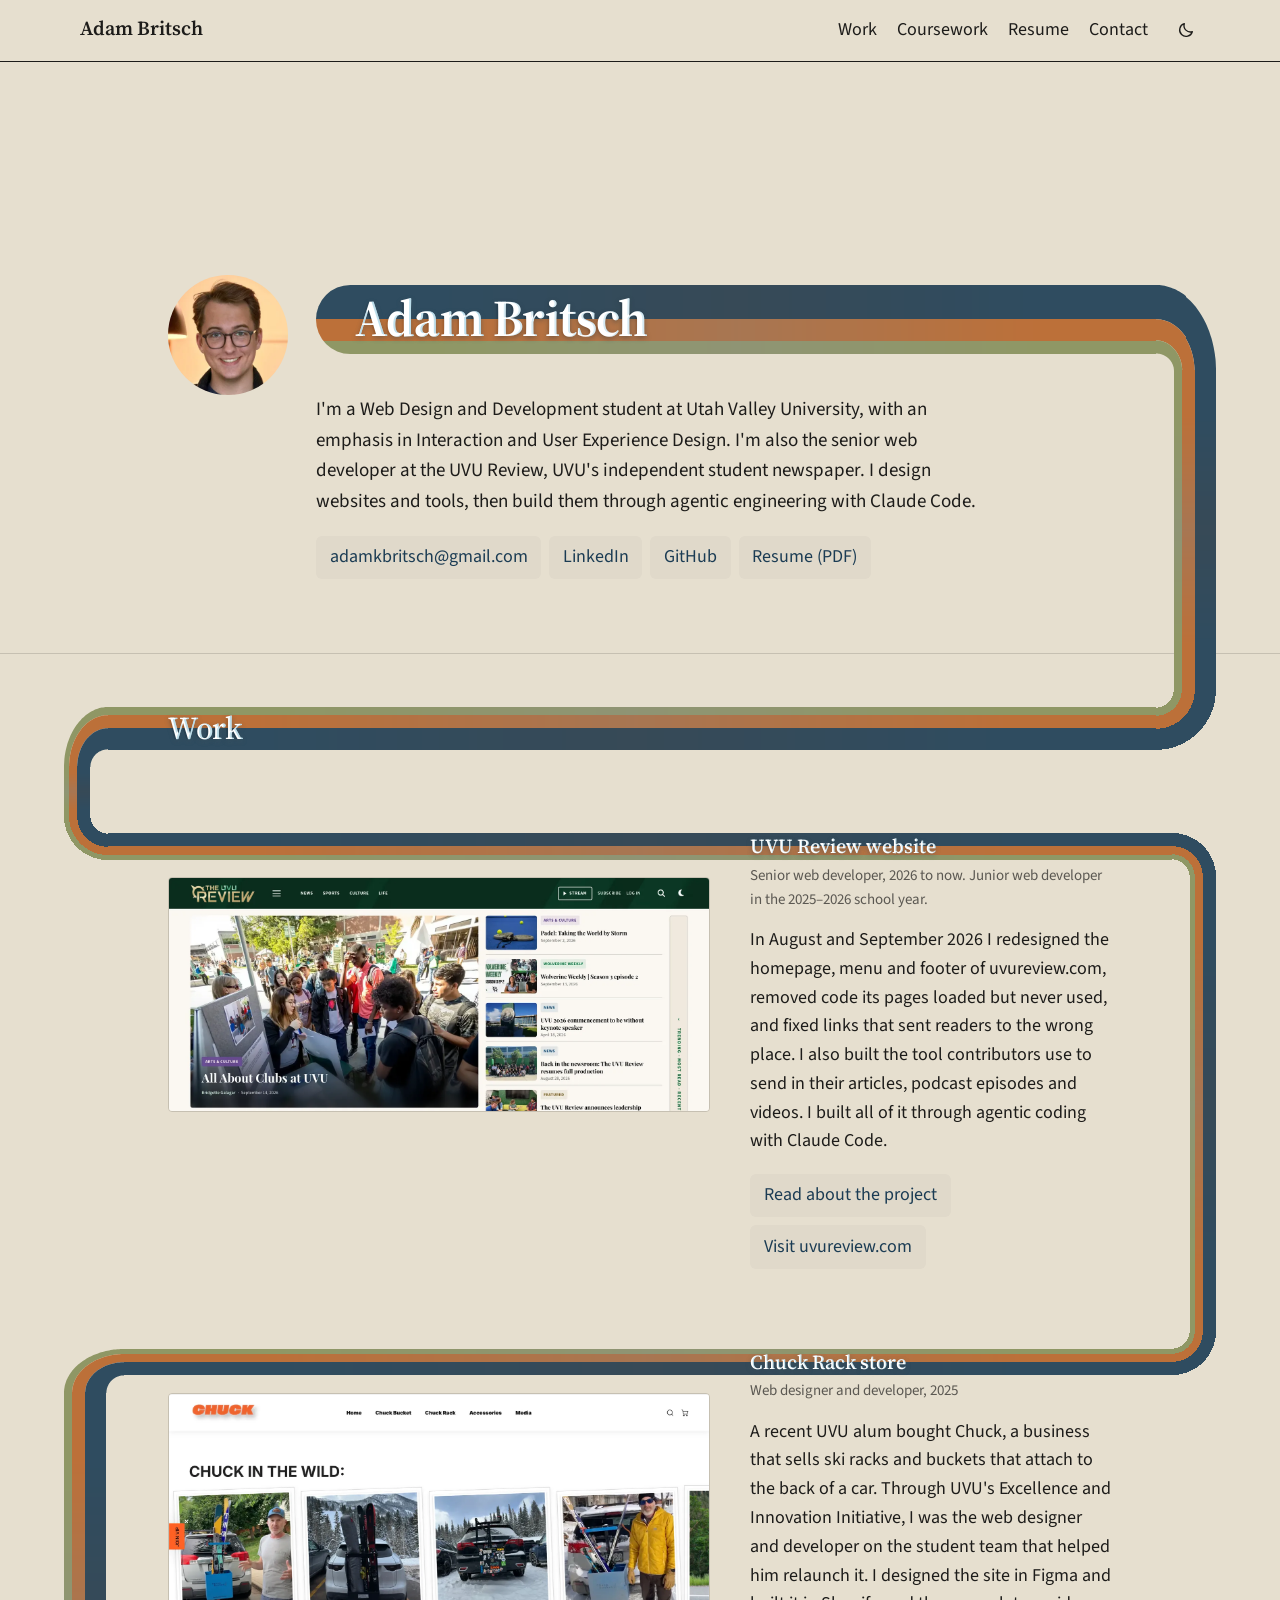
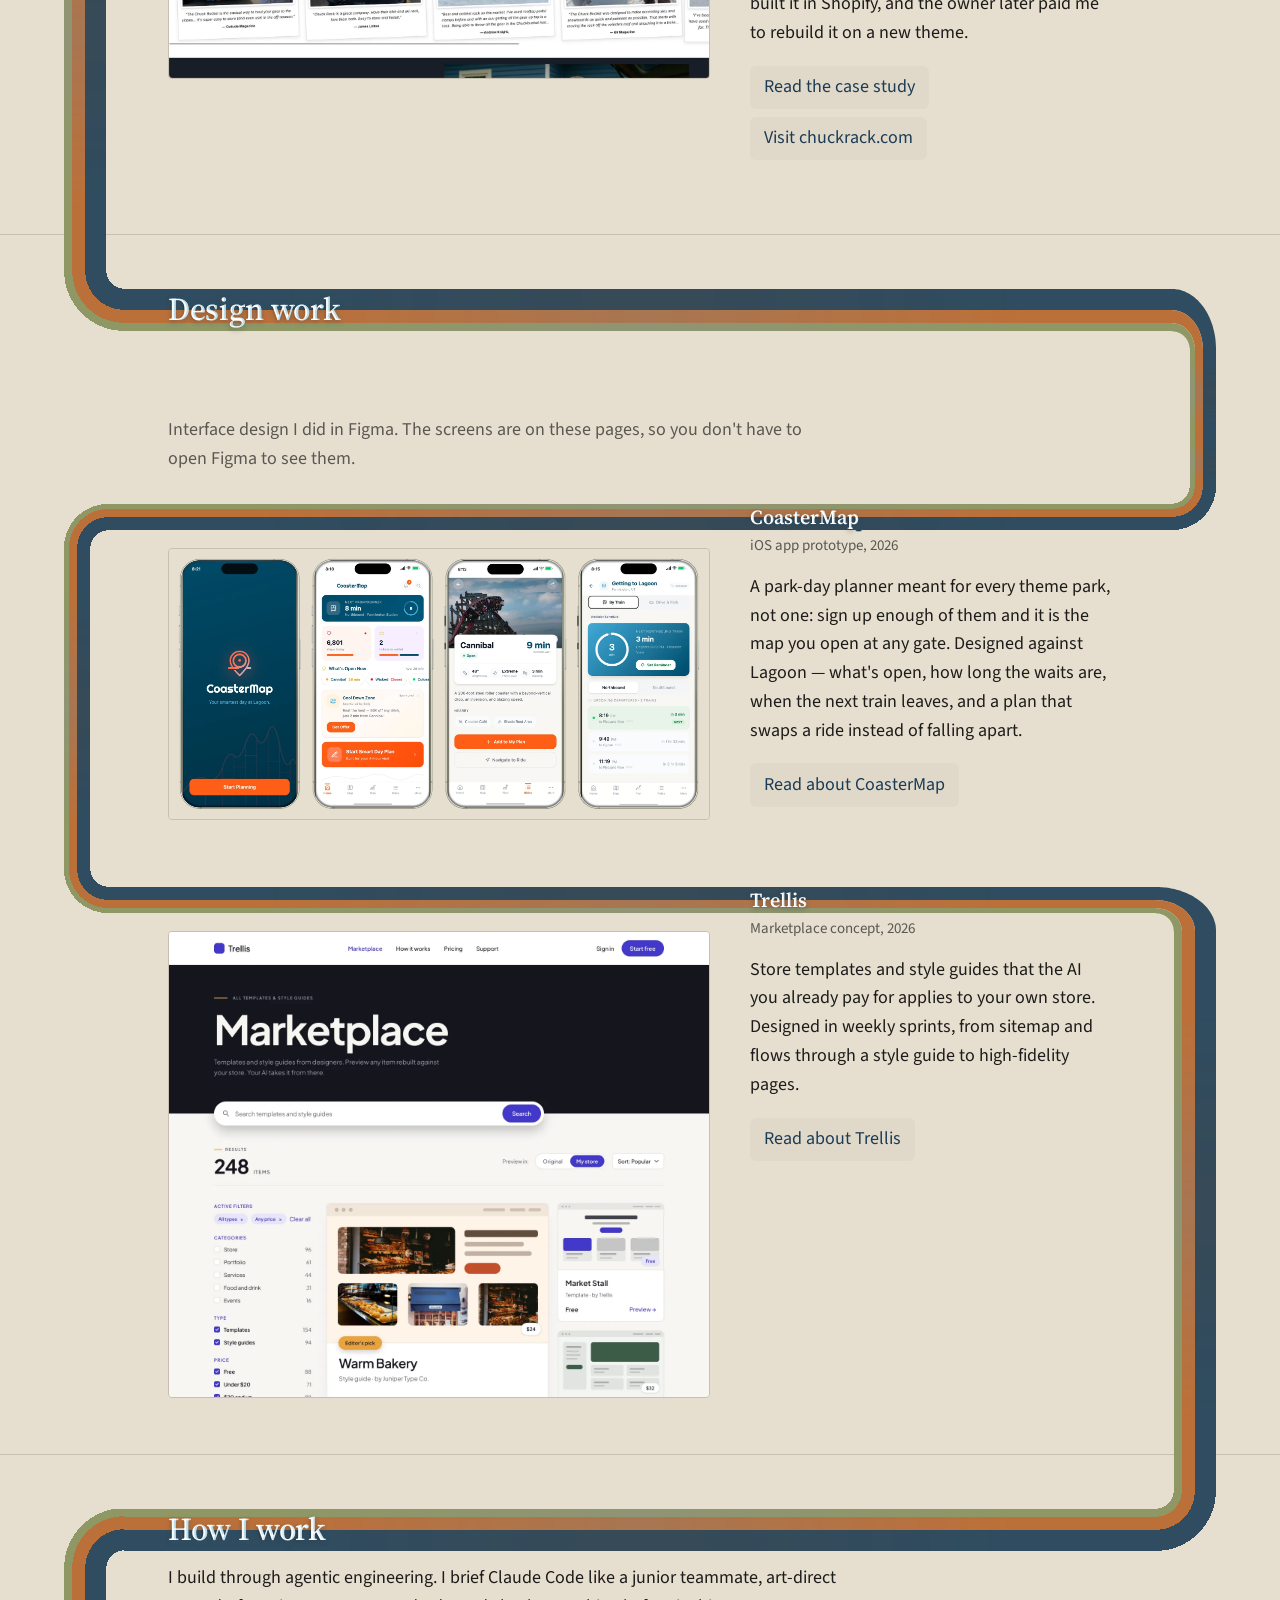
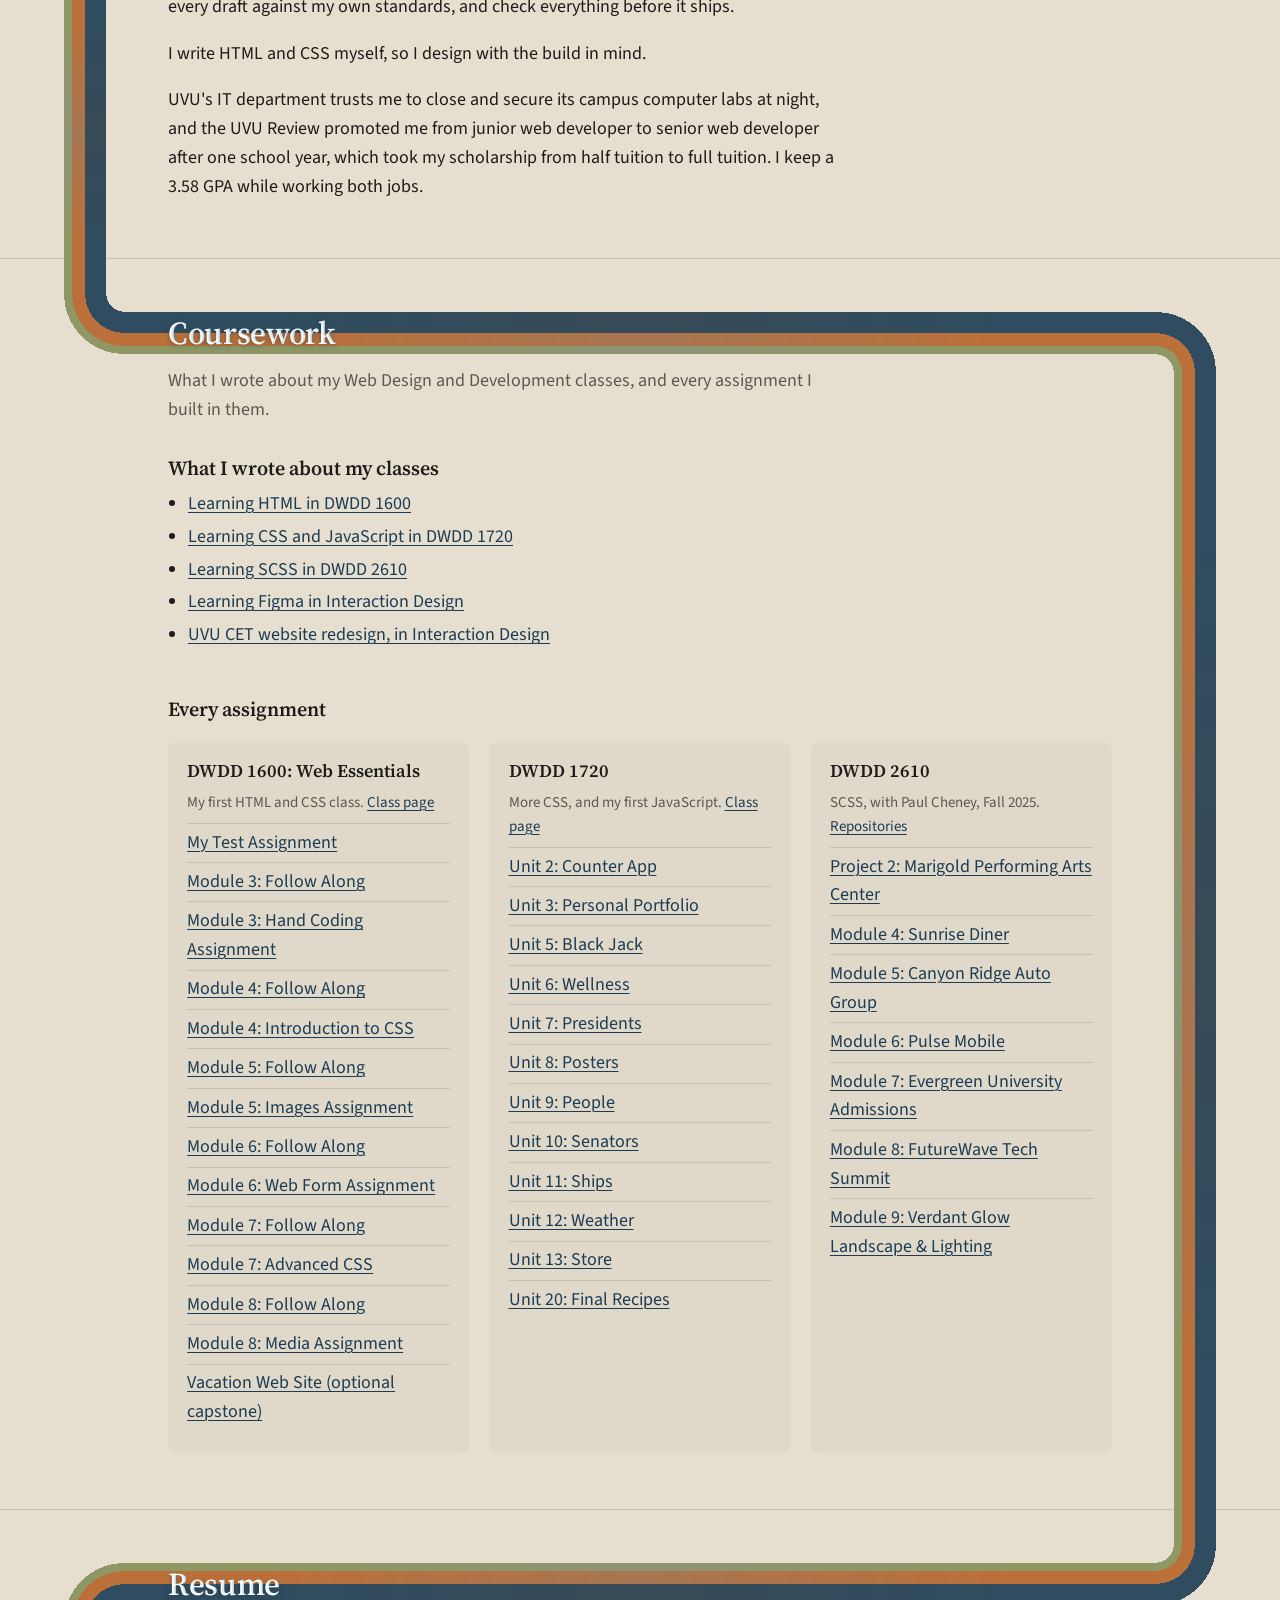
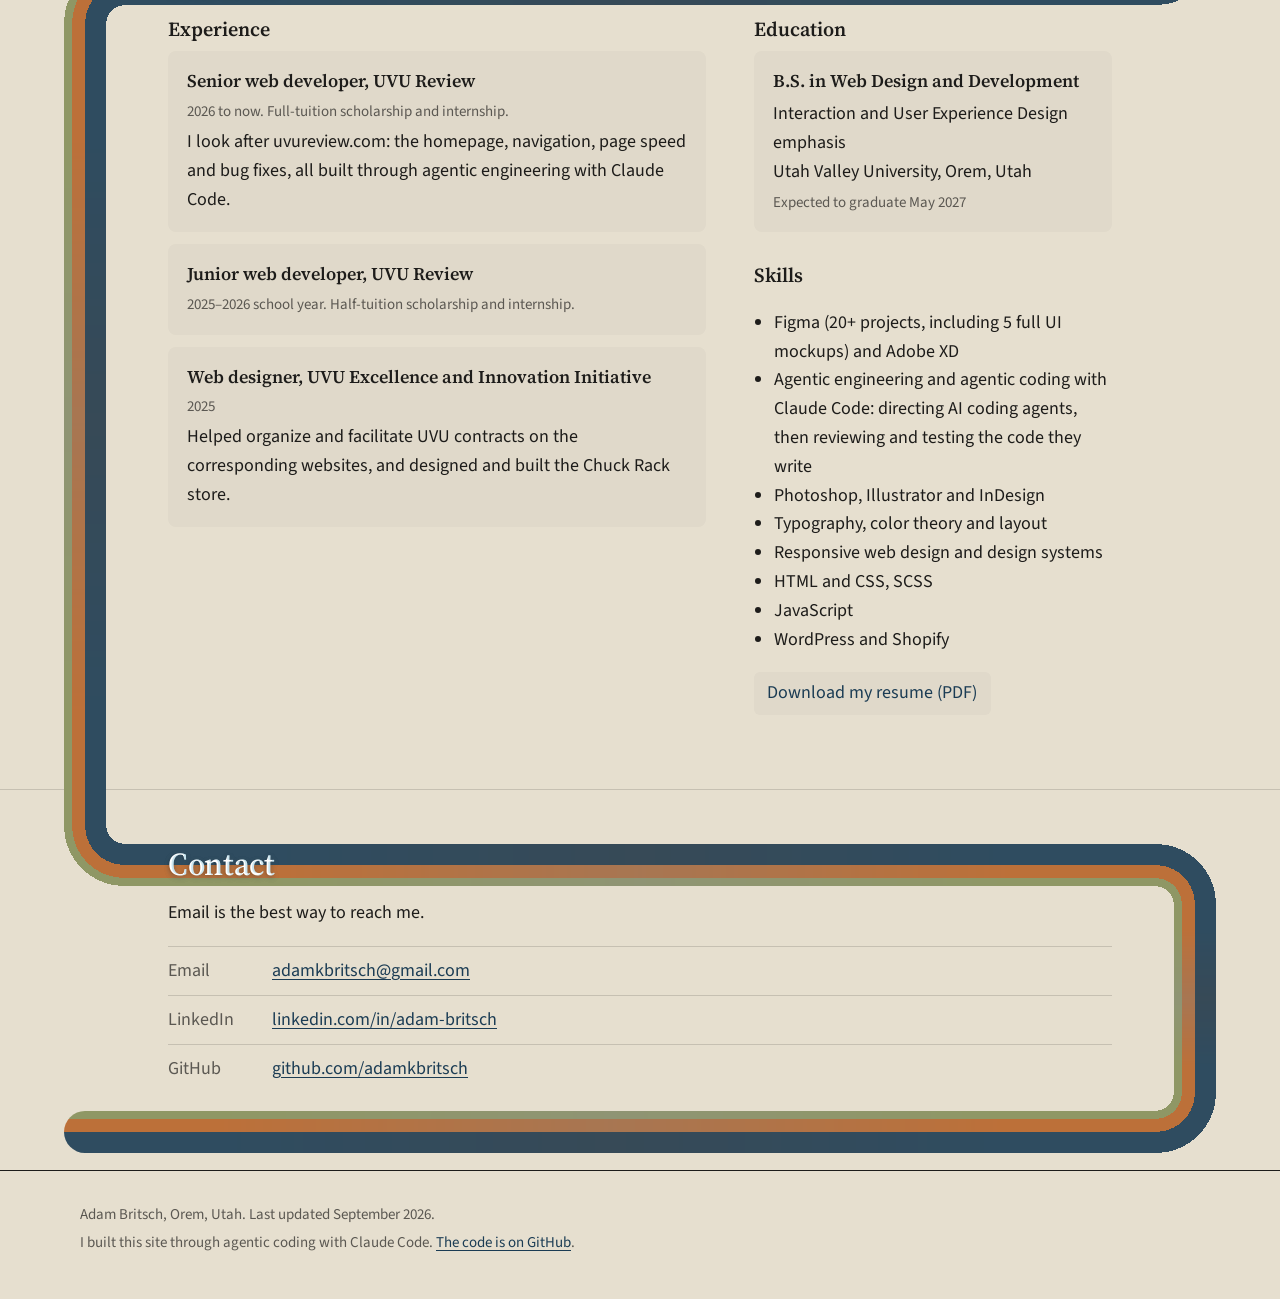
==== commit 9122defa: "Give the white titles a misregistered edge A printing plate that lands a hair off register leaves a " ====
--- a/index.html
+++ b/index.html
@@ -17,6 +17,7 @@
     <link rel="preconnect" href="https://fonts.gstatic.com" crossorigin>
     <link href="https://fonts.googleapis.com/css2?family=Source+Sans+3:wght@400;600&family=Source+Serif+4:opsz,wght@8..60,600;8..60,700&display=swap" rel="stylesheet">
     <script src="js/theme.js"></script>
+    <script src="js/ink.js" defer></script>
     <link href="css/styles.min.css" rel="stylesheet">
 
     <link rel="apple-touch-icon" sizes="180x180" href="apple-touch-icon.png?v=2">
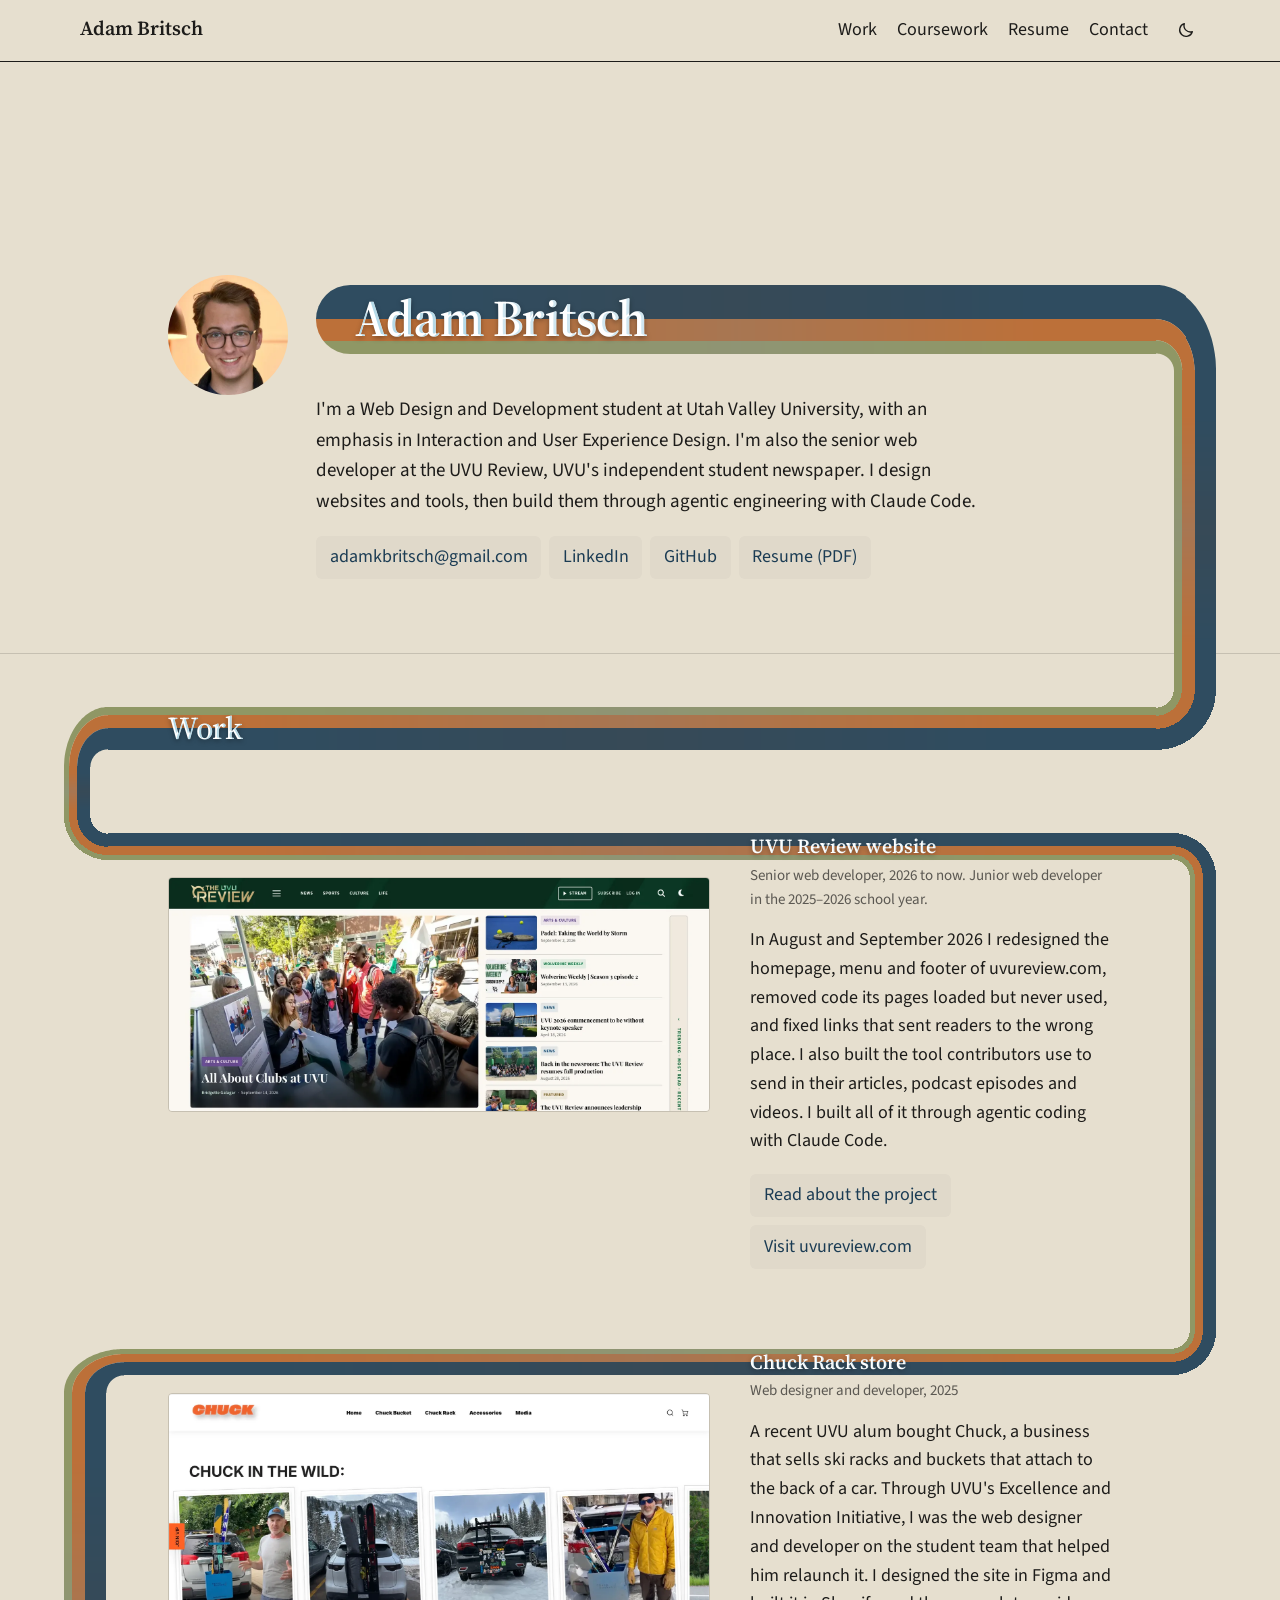
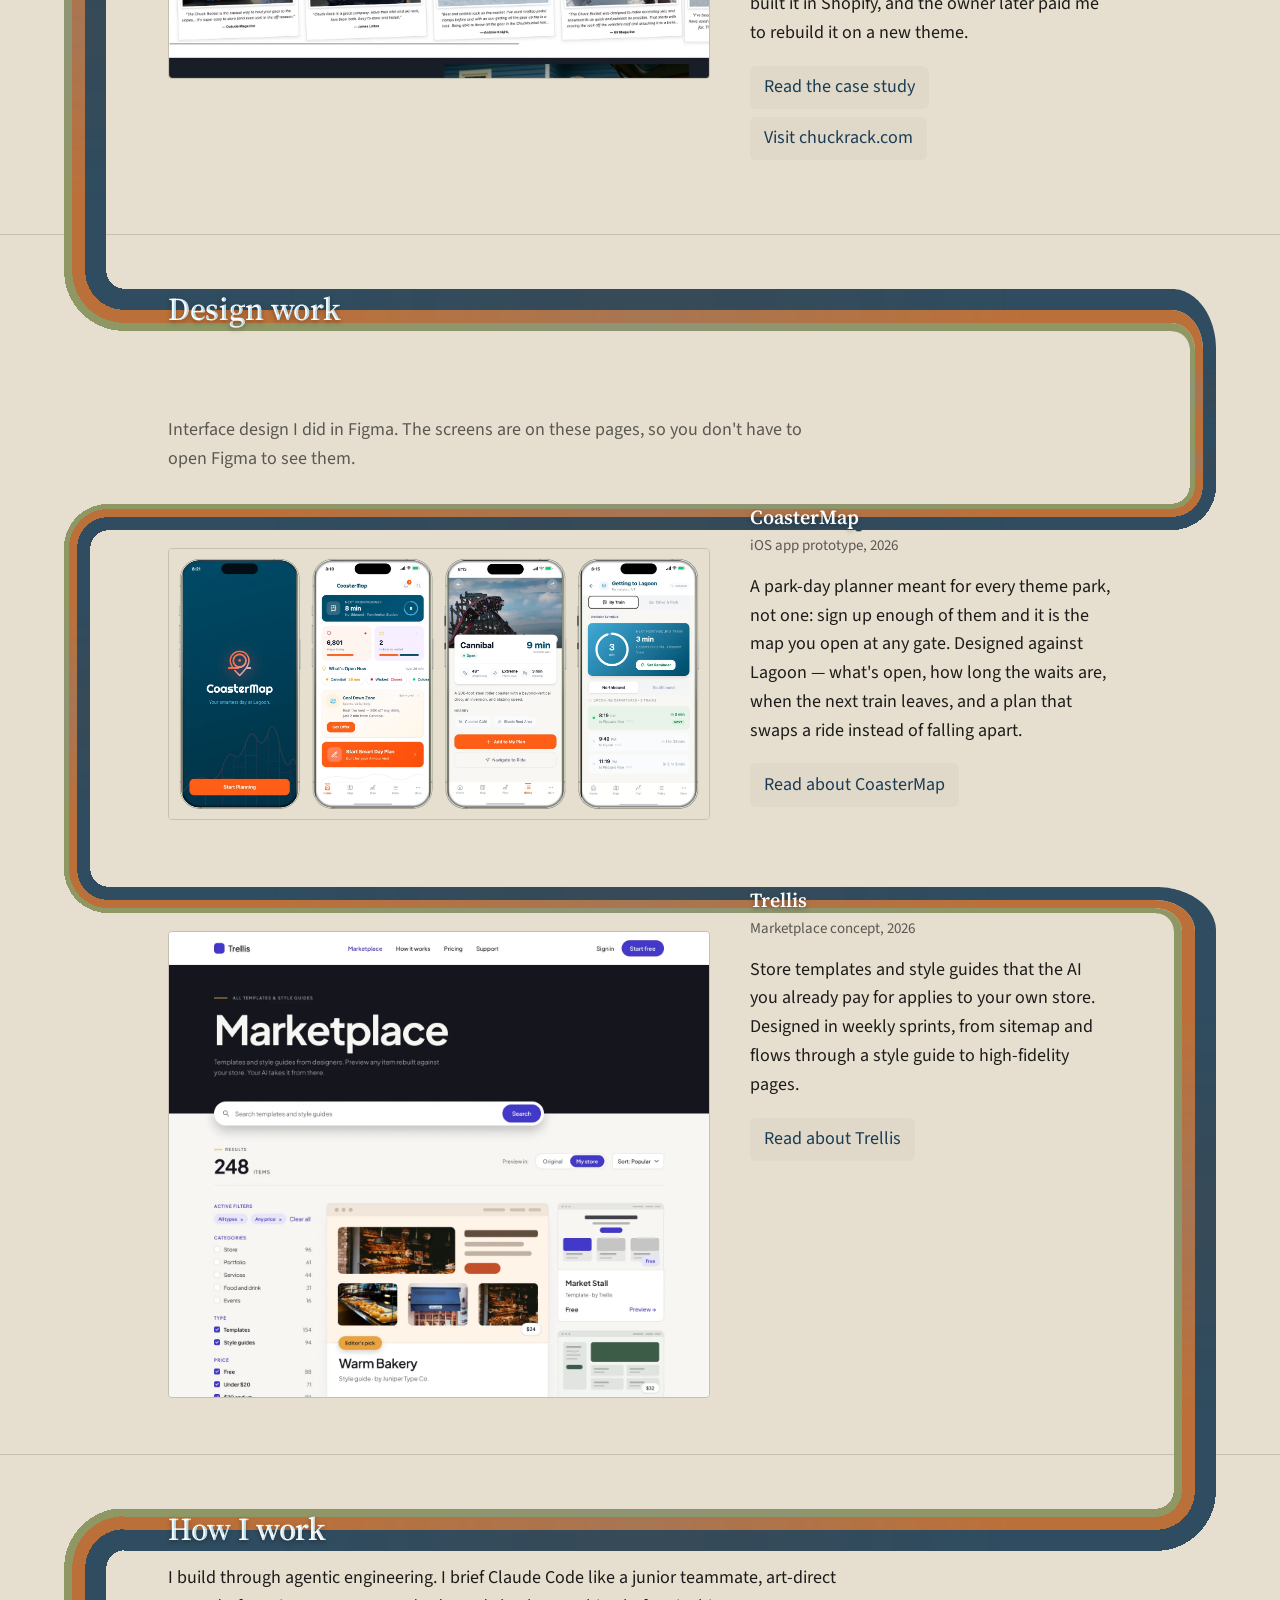
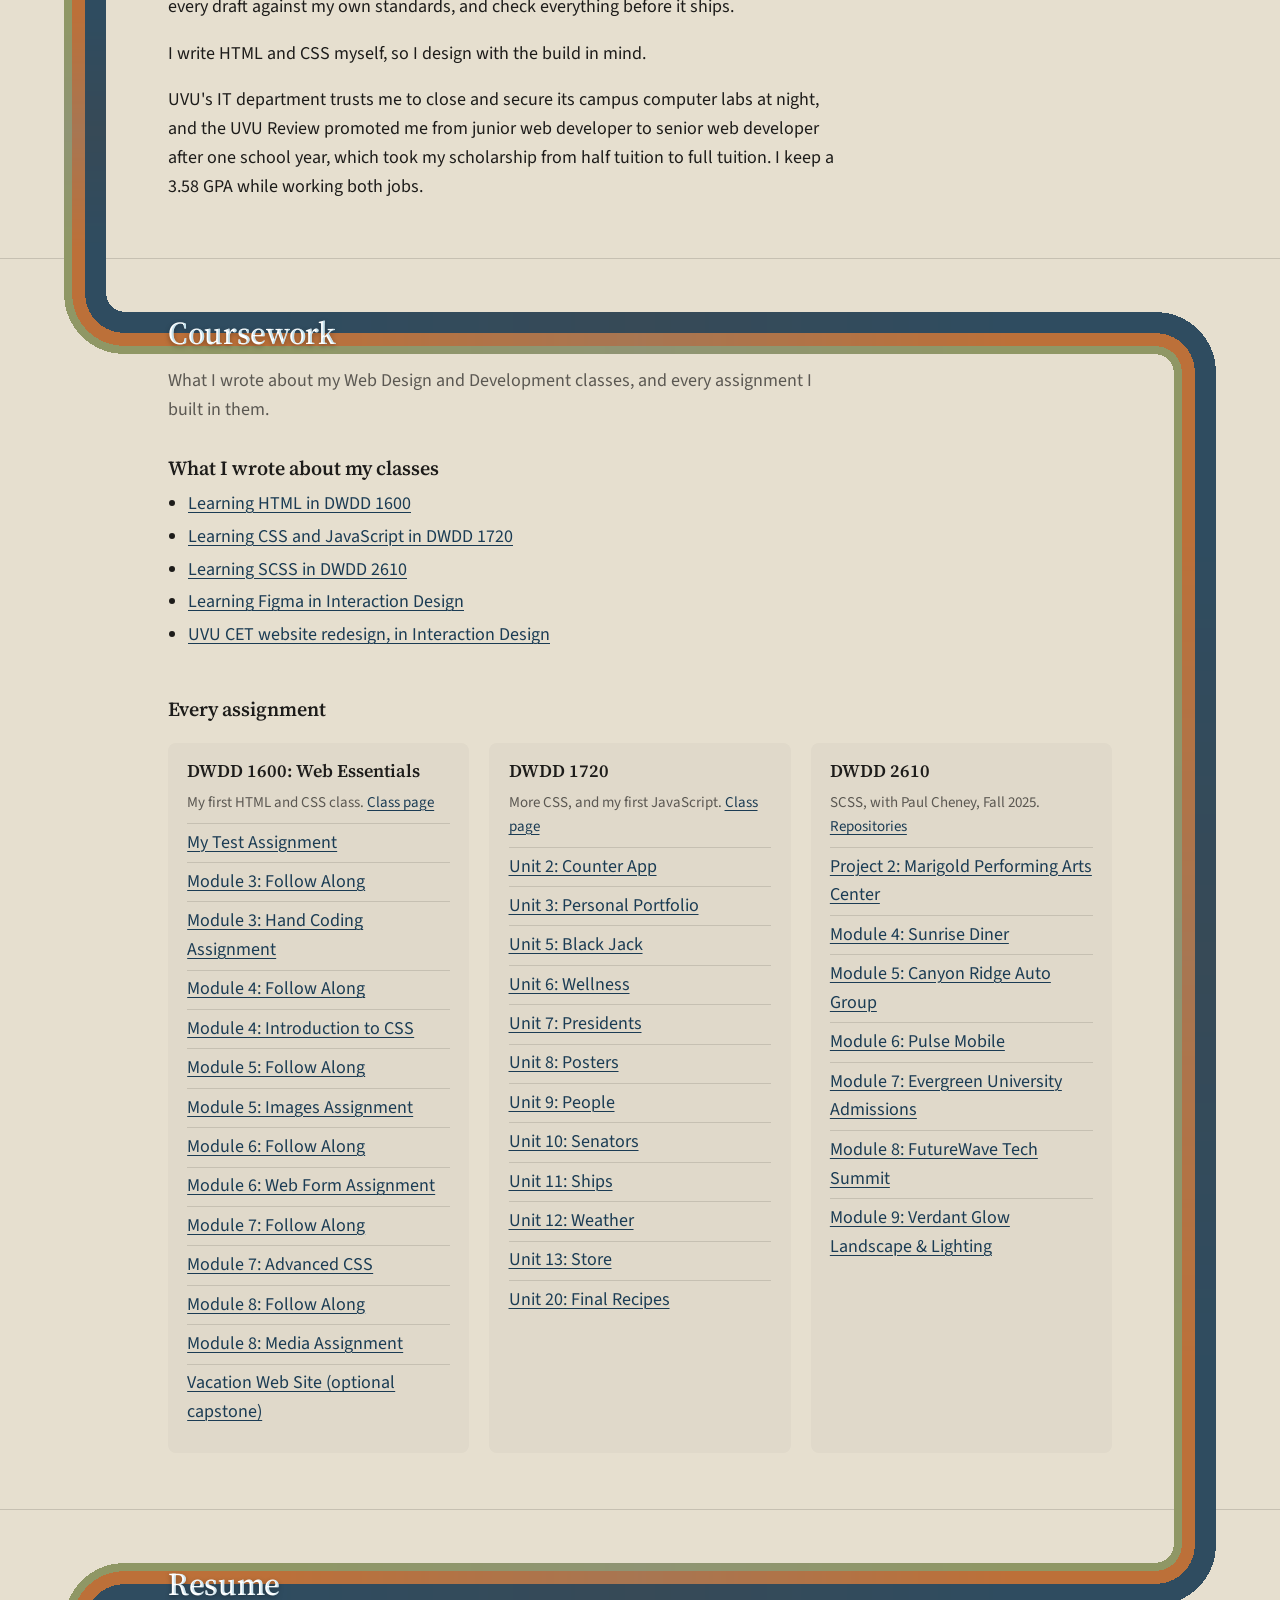
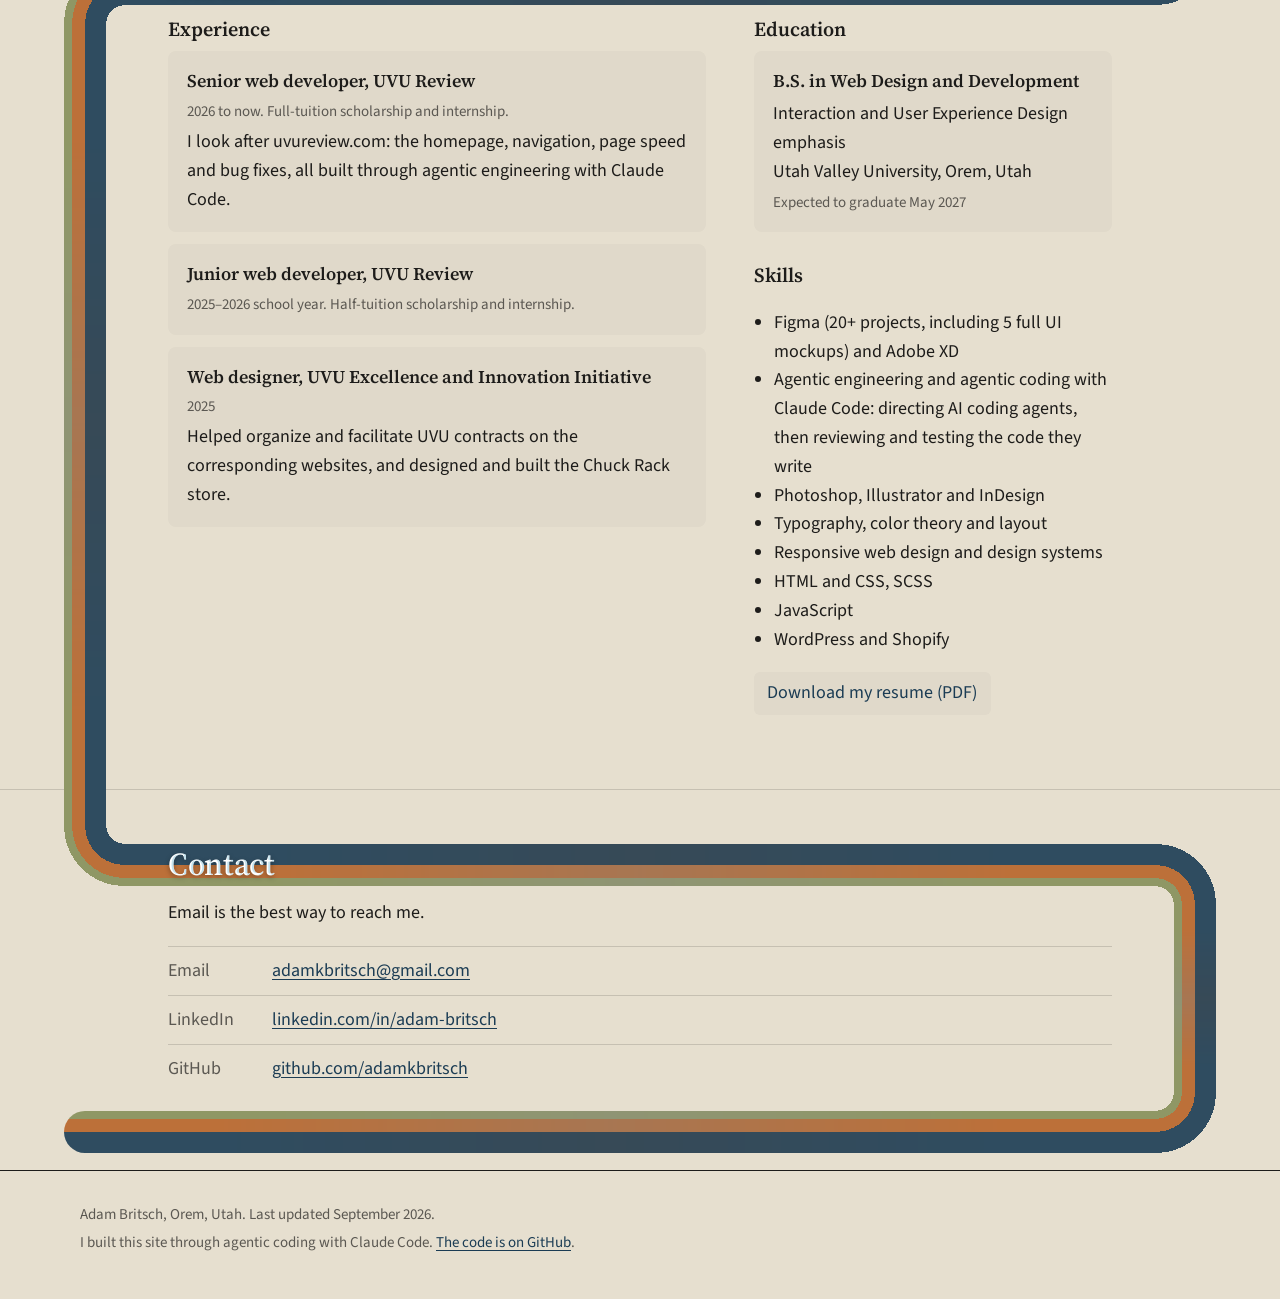
==== commit 09678584: "Let the ribbon work out its own way through a new section Which way the ribbon runs through a sectio" ====
--- a/index.html
+++ b/index.html
@@ -66,15 +66,16 @@
             <span class="rail__drop rail__drop--name" aria-hidden="true"></span>
         </div>
 
-        <section class="section rail--back rail--down-left rail--pieces" id="work" aria-labelledby="work-heading">
+        <section class="section" id="work" aria-labelledby="work-heading">
             <div class="wrap">
                 <h2 id="work-heading"><span class="rail__band" aria-hidden="true"></span><span class="rail__band-text" aria-hidden="true">Work</span>Work</h2>
 
-                <article class="project project--east project--first">
+                <article class="project">
                     <span class="rail__run" aria-hidden="true"></span><span class="rail__run-text" aria-hidden="true">UVU Review website</span>
                     <span class="rail__turn rail__turn--in" aria-hidden="true"></span>
                     <span class="rail__turn rail__turn--out" aria-hidden="true"></span>
                     <span class="rail__drop rail__drop--in" aria-hidden="true"></span>
+                    <span class="rail__drop rail__drop--out" aria-hidden="true"></span>
                     
                     <figure class="project__image">
                         <img class="shot" src="images/work/uvu-review-home.webp" width="1600" height="689" alt="The UVU Review homepage, with the top stories filling the first screen">
@@ -90,10 +91,11 @@
                     </div>
                 </article>
 
-                <article class="project project--west project--last">
+                <article class="project">
                     <span class="rail__run" aria-hidden="true"></span><span class="rail__run-text" aria-hidden="true">Chuck Rack store</span>
                     <span class="rail__turn rail__turn--in" aria-hidden="true"></span>
                     <span class="rail__turn rail__turn--out" aria-hidden="true"></span>
+                    <span class="rail__drop rail__drop--in" aria-hidden="true"></span>
                     <span class="rail__drop rail__drop--out" aria-hidden="true"></span>
                     
                     <figure class="project__image">
@@ -109,19 +111,21 @@
                         </p>
                     </div>
                 </article>
-            </div>
-        </section>
-
-        <section class="section rail--down-right rail--pieces" id="design" aria-labelledby="design-heading">
+                <span class="rail__turn rail__turn--tail" aria-hidden="true"></span>
+            </div>
+        </section>
+
+        <section class="section" id="design" aria-labelledby="design-heading">
             <div class="wrap">
                 <h2 id="design-heading"><span class="rail__band" aria-hidden="true"></span><span class="rail__band-text" aria-hidden="true">Design work</span>Design work</h2>
                 <p class="section__intro">Interface design I did in Figma. The screens are on these pages, so you don't have to open Figma to see them.</p>
 
-                <article class="project project--west project--first">
+                <article class="project">
                     <span class="rail__run" aria-hidden="true"></span><span class="rail__run-text" aria-hidden="true">CoasterMap</span>
                     <span class="rail__turn rail__turn--in" aria-hidden="true"></span>
                     <span class="rail__turn rail__turn--out" aria-hidden="true"></span>
                     <span class="rail__drop rail__drop--in" aria-hidden="true"></span>
+                    <span class="rail__drop rail__drop--out" aria-hidden="true"></span>
                     
                     <figure class="project__image">
                         <img class="shot" src="images/design/coastermap-screens.webp" width="2122" height="1059" alt="Four CoasterMap screens: the opening screen, a home screen with the next train and ride waits, a ride page for Cannibal, and directions to Lagoon by train" loading="lazy">
@@ -134,10 +138,11 @@
                     </div>
                 </article>
 
-                <article class="project project--east project--last">
+                <article class="project">
                     <span class="rail__run" aria-hidden="true"></span><span class="rail__run-text" aria-hidden="true">Trellis</span>
                     <span class="rail__turn rail__turn--in" aria-hidden="true"></span>
                     <span class="rail__turn rail__turn--out" aria-hidden="true"></span>
+                    <span class="rail__drop rail__drop--in" aria-hidden="true"></span>
                     <span class="rail__drop rail__drop--out" aria-hidden="true"></span>
                     
                     <figure class="project__image">
@@ -150,10 +155,11 @@
                         <p class="link-row"><a href="case-studies/trellis.html">Read about Trellis</a></p>
                     </div>
                 </article>
-            </div>
-        </section>
-
-        <section class="section rail--back rail--down-left" id="how-i-work" aria-labelledby="how-heading">
+                <span class="rail__turn rail__turn--tail" aria-hidden="true"></span>
+            </div>
+        </section>
+
+        <section class="section" id="how-i-work" aria-labelledby="how-heading">
             <div class="wrap">
                 <h2 id="how-heading"><span class="rail__band" aria-hidden="true"></span><span class="rail__band-text" aria-hidden="true">How I work</span>How I work</h2>
                 <div class="prose">
@@ -161,10 +167,11 @@
                     <p>I write HTML and CSS myself, so I design with the build in mind.</p>
                     <p>UVU's IT department trusts me to close and secure its campus computer labs at night, and the UVU Review promoted me from junior web developer to senior web developer after one school year, which took my scholarship from half tuition to full tuition. I keep a 3.58 GPA while working both jobs.</p>
                 </div>
-            </div>
-        </section>
-
-        <section class="section rail--down-right" id="coursework" aria-labelledby="coursework-heading">
+                <span class="rail__turn rail__turn--tail" aria-hidden="true"></span>
+            </div>
+        </section>
+
+        <section class="section" id="coursework" aria-labelledby="coursework-heading">
             <div class="wrap">
                 <h2 id="coursework-heading"><span class="rail__band" aria-hidden="true"></span><span class="rail__band-text" aria-hidden="true">Coursework</span>Coursework</h2>
                 <p class="section__intro">What I wrote about my Web Design and Development classes, and every assignment I built in them.</p>
@@ -232,10 +239,11 @@
                         </ul>
                     </div>
                 </div>
-            </div>
-        </section>
-
-        <section class="section rail--back rail--down-left" id="resume" aria-labelledby="resume-heading">
+                <span class="rail__turn rail__turn--tail" aria-hidden="true"></span>
+            </div>
+        </section>
+
+        <section class="section" id="resume" aria-labelledby="resume-heading">
             <div class="wrap">
                 <h2 id="resume-heading"><span class="rail__band" aria-hidden="true"></span><span class="rail__band-text" aria-hidden="true">Resume</span>Resume</h2>
                 <div class="resume">
@@ -280,10 +288,11 @@
                         <p class="link-row"><a href="pdfs/resume-adam-britsch.pdf">Download my resume (PDF)</a></p>
                     </div>
                 </div>
-            </div>
-        </section>
-
-        <section class="section rail--end" id="contact" aria-labelledby="contact-heading">
+                <span class="rail__turn rail__turn--tail" aria-hidden="true"></span>
+            </div>
+        </section>
+
+        <section class="section" id="contact" aria-labelledby="contact-heading">
             <div class="wrap">
                 <h2 id="contact-heading"><span class="rail__band" aria-hidden="true"></span><span class="rail__band-text" aria-hidden="true">Contact</span>Contact</h2>
                 <p>Email is the best way to reach me.</p>
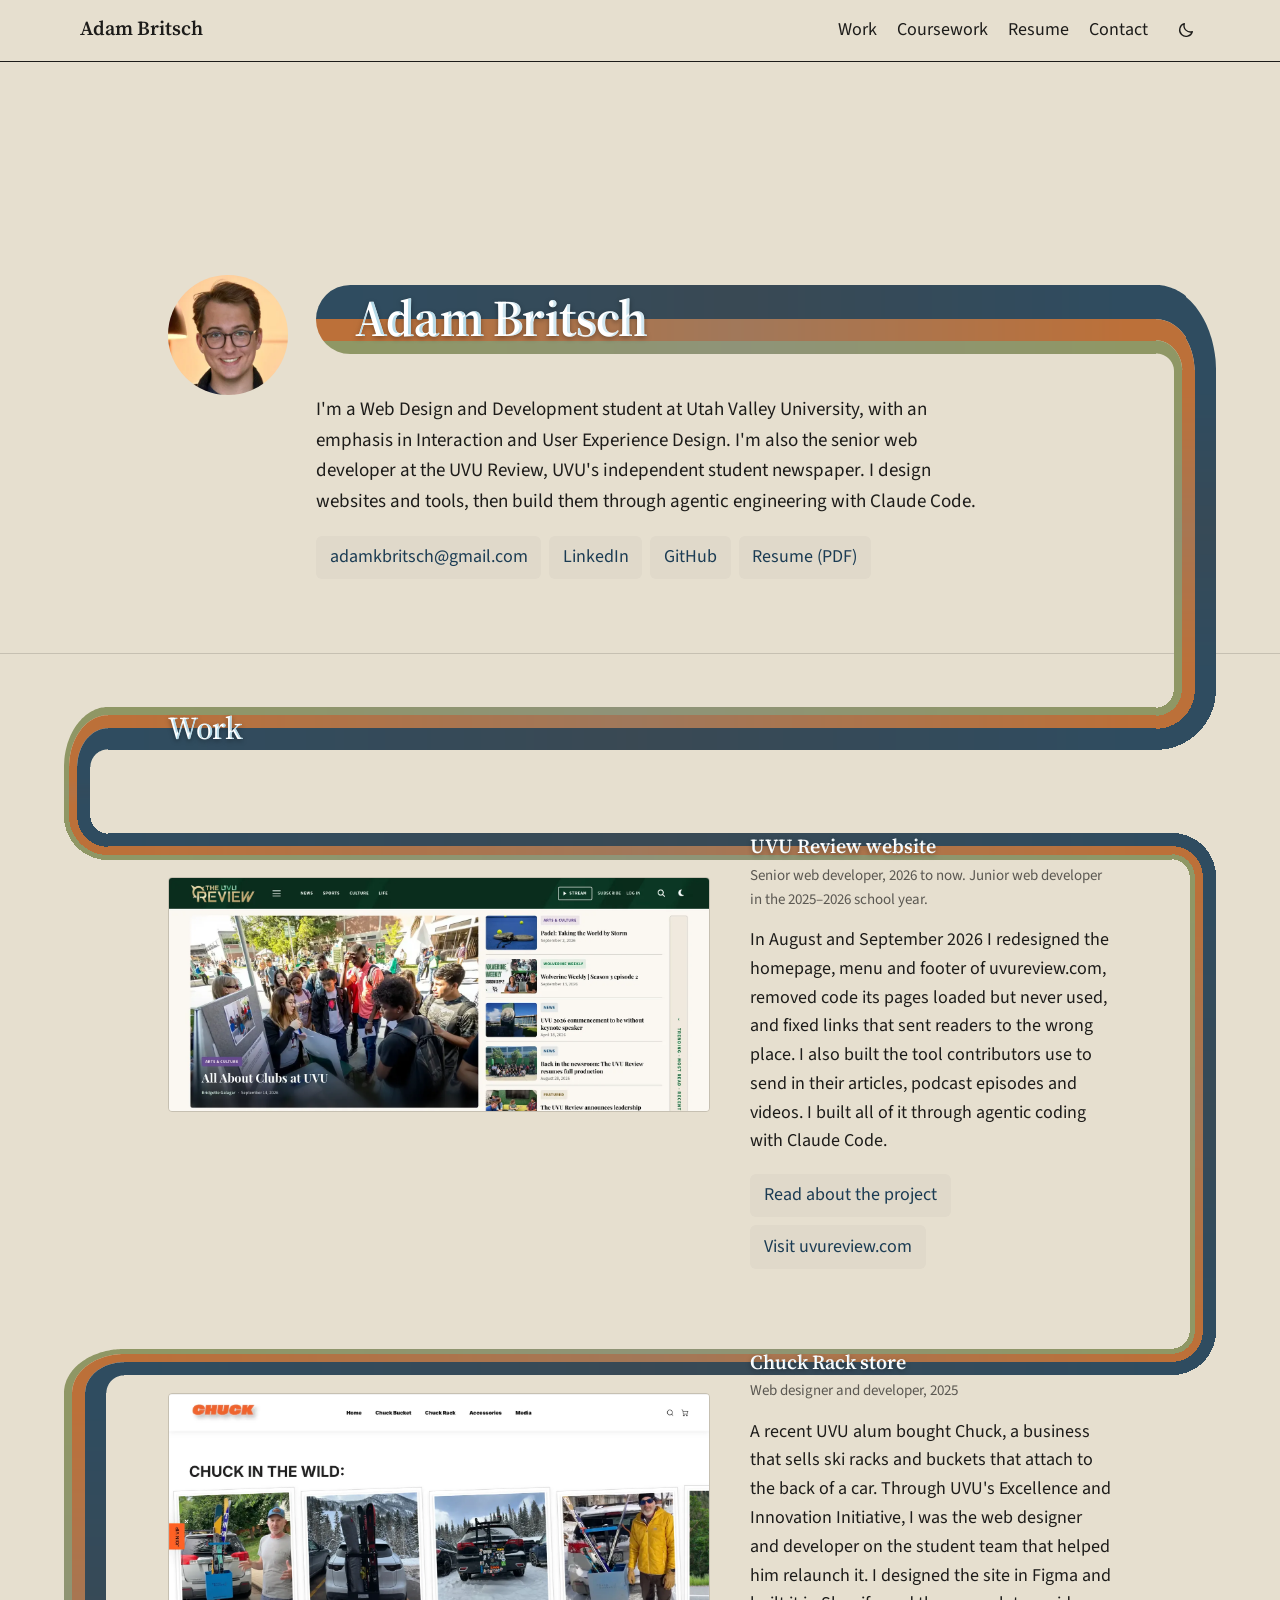
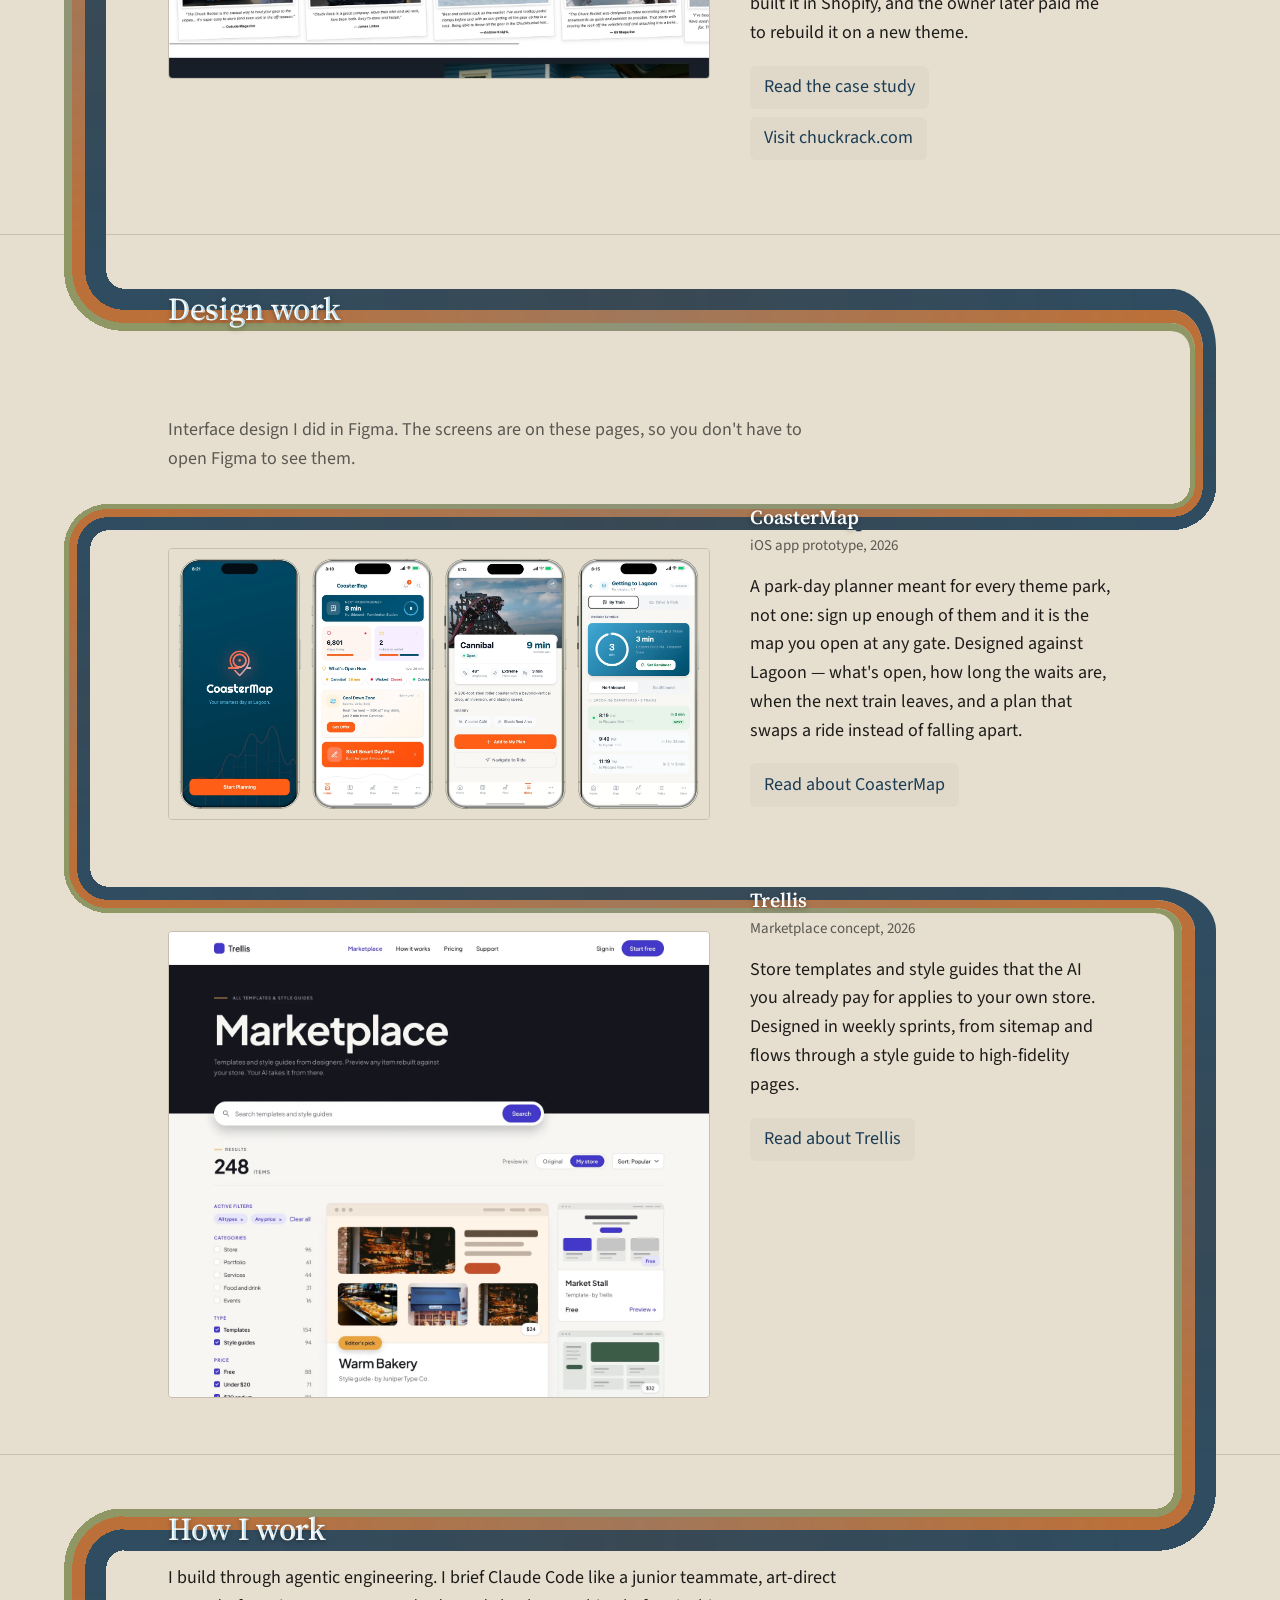
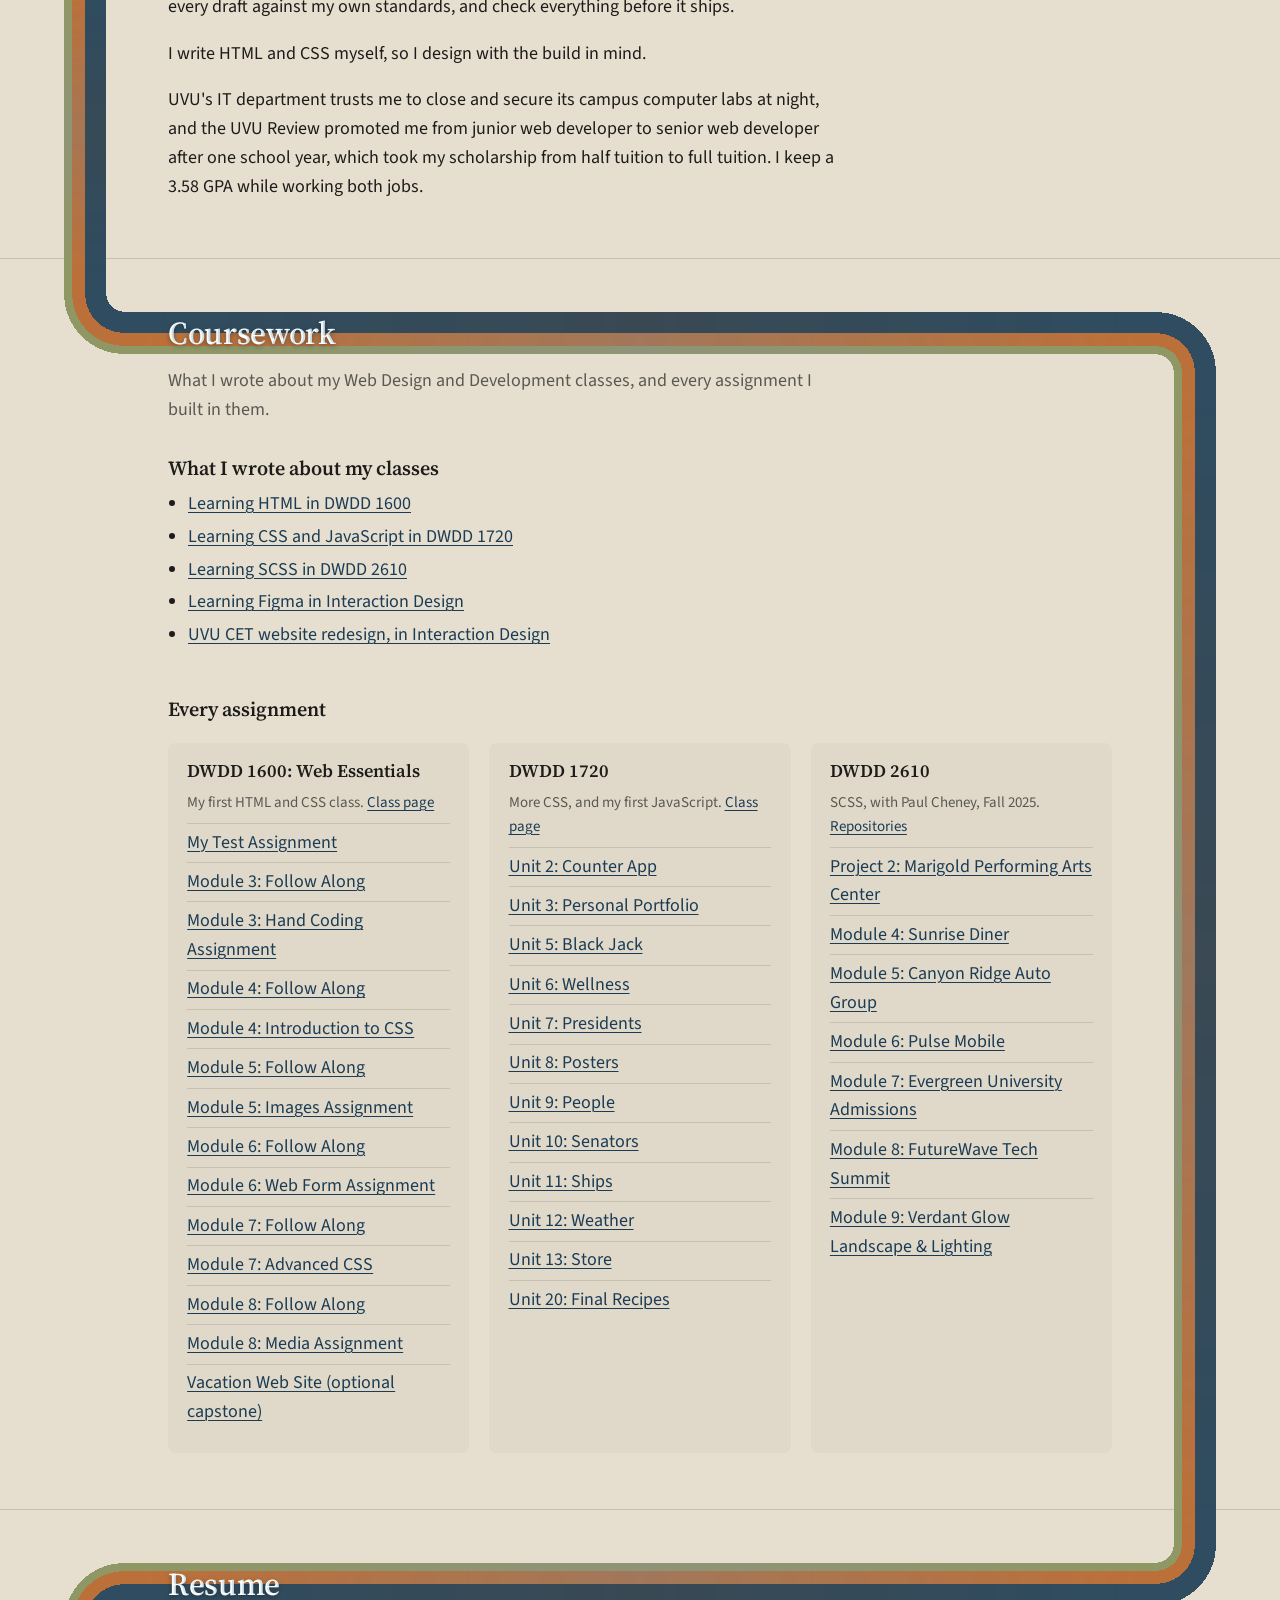
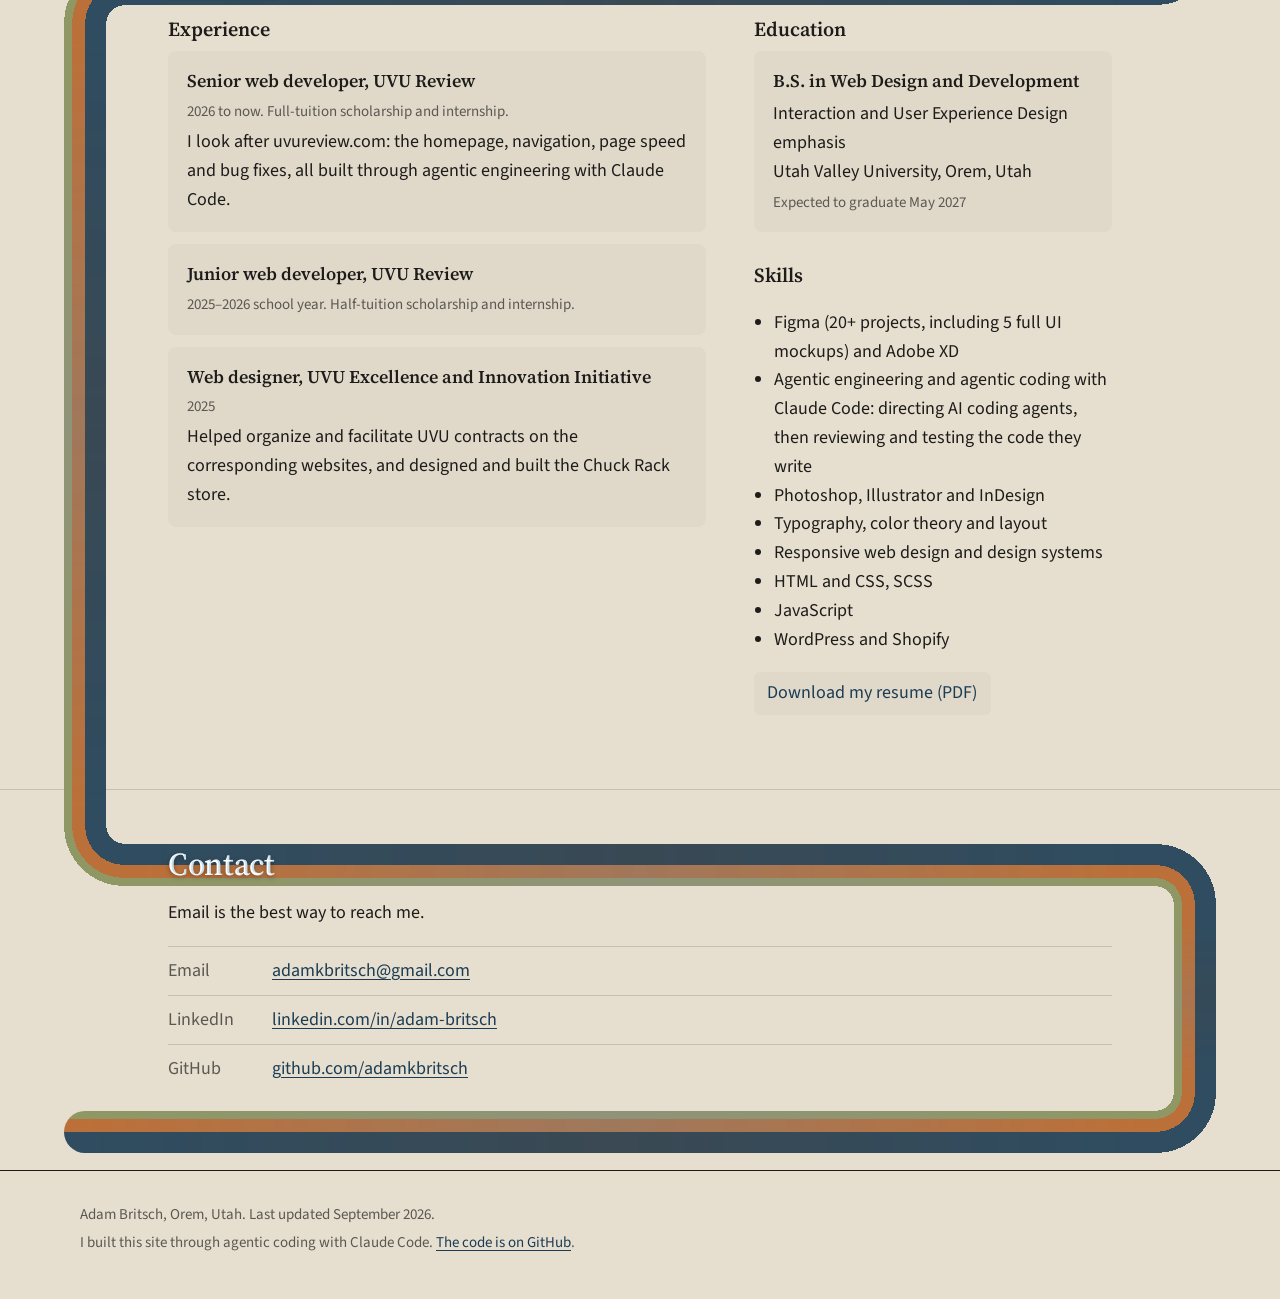
==== commit 9727bb48: "Let each run of the ribbon fade by how much room it has Every straight run drained by the same 0.35 " ====
--- a/index.html
+++ b/index.html
@@ -18,6 +18,7 @@
     <link href="https://fonts.googleapis.com/css2?family=Source+Sans+3:wght@400;600&family=Source+Serif+4:opsz,wght@8..60,600;8..60,700&display=swap" rel="stylesheet">
     <script src="js/theme.js"></script>
     <script src="js/ink.js" defer></script>
+    <script src="js/rail.js" defer></script>
     <link href="css/styles.min.css" rel="stylesheet">
 
     <link rel="apple-touch-icon" sizes="180x180" href="apple-touch-icon.png?v=2">
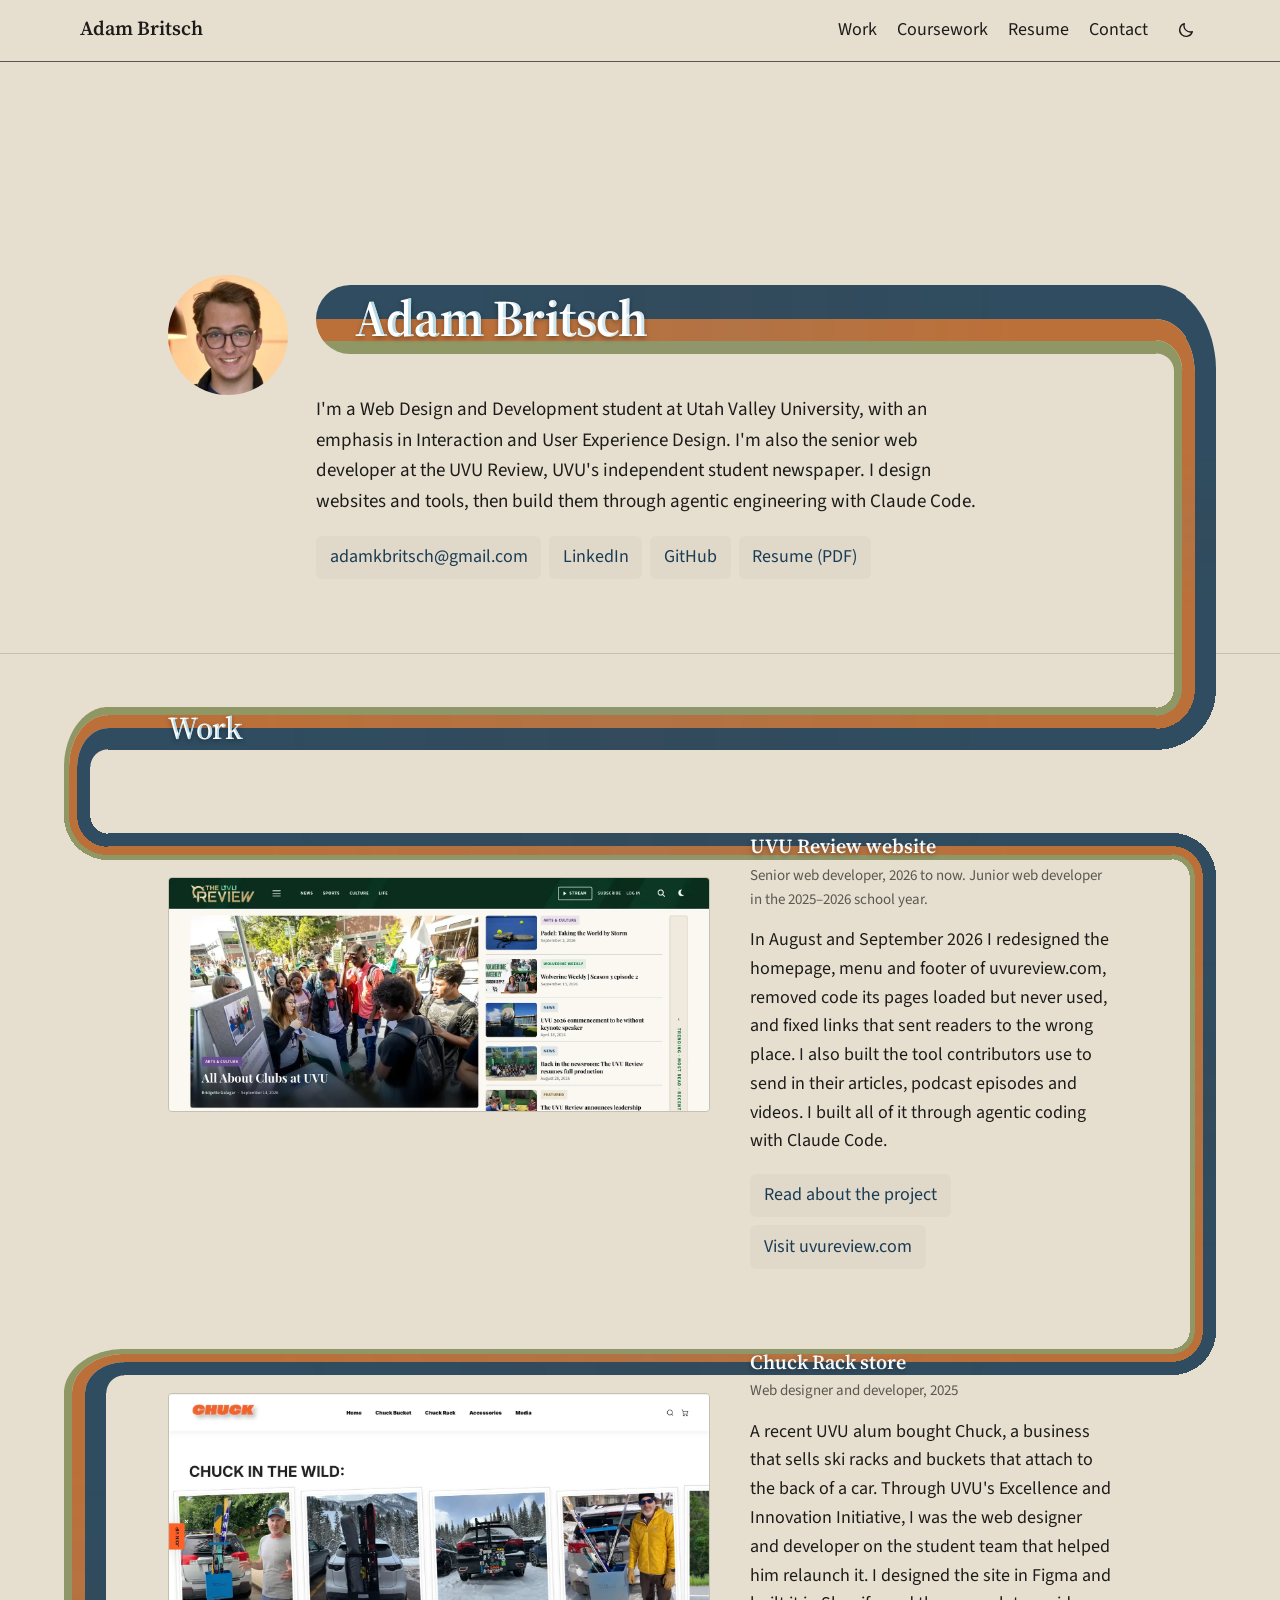
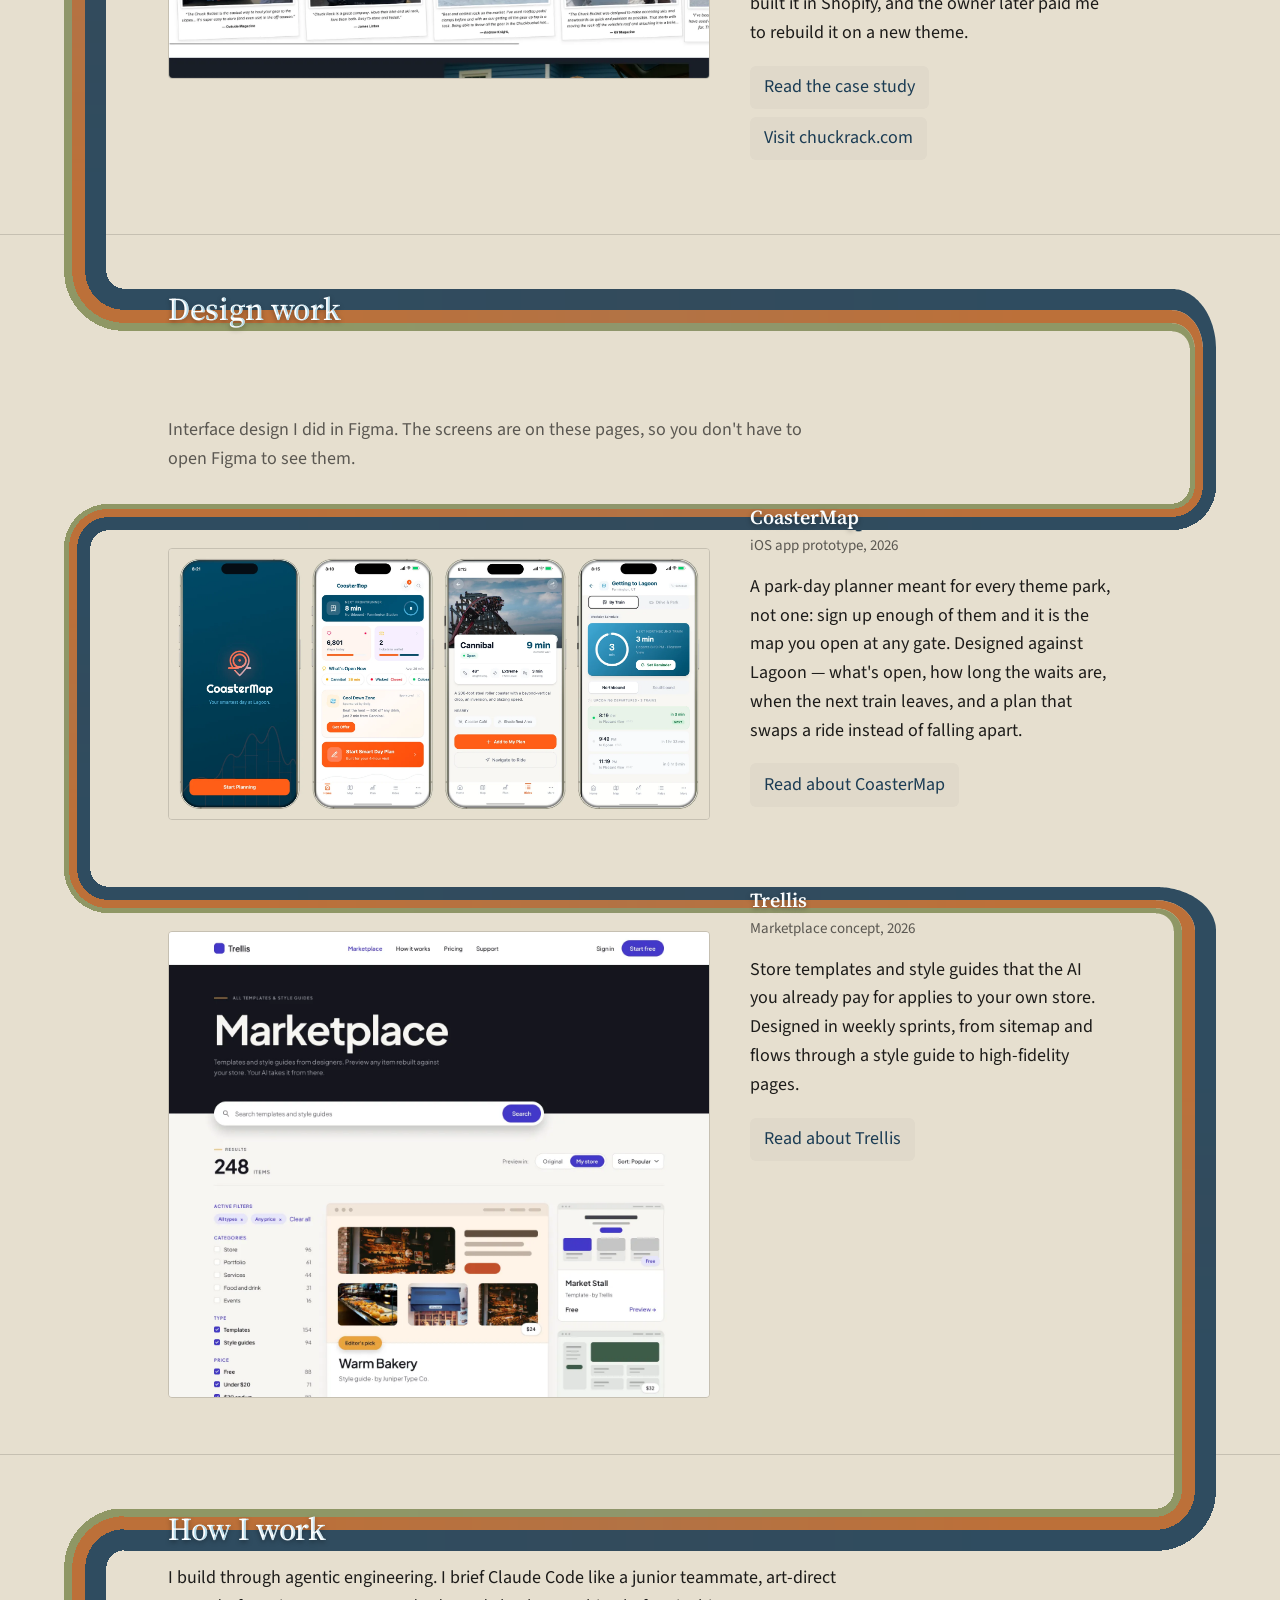
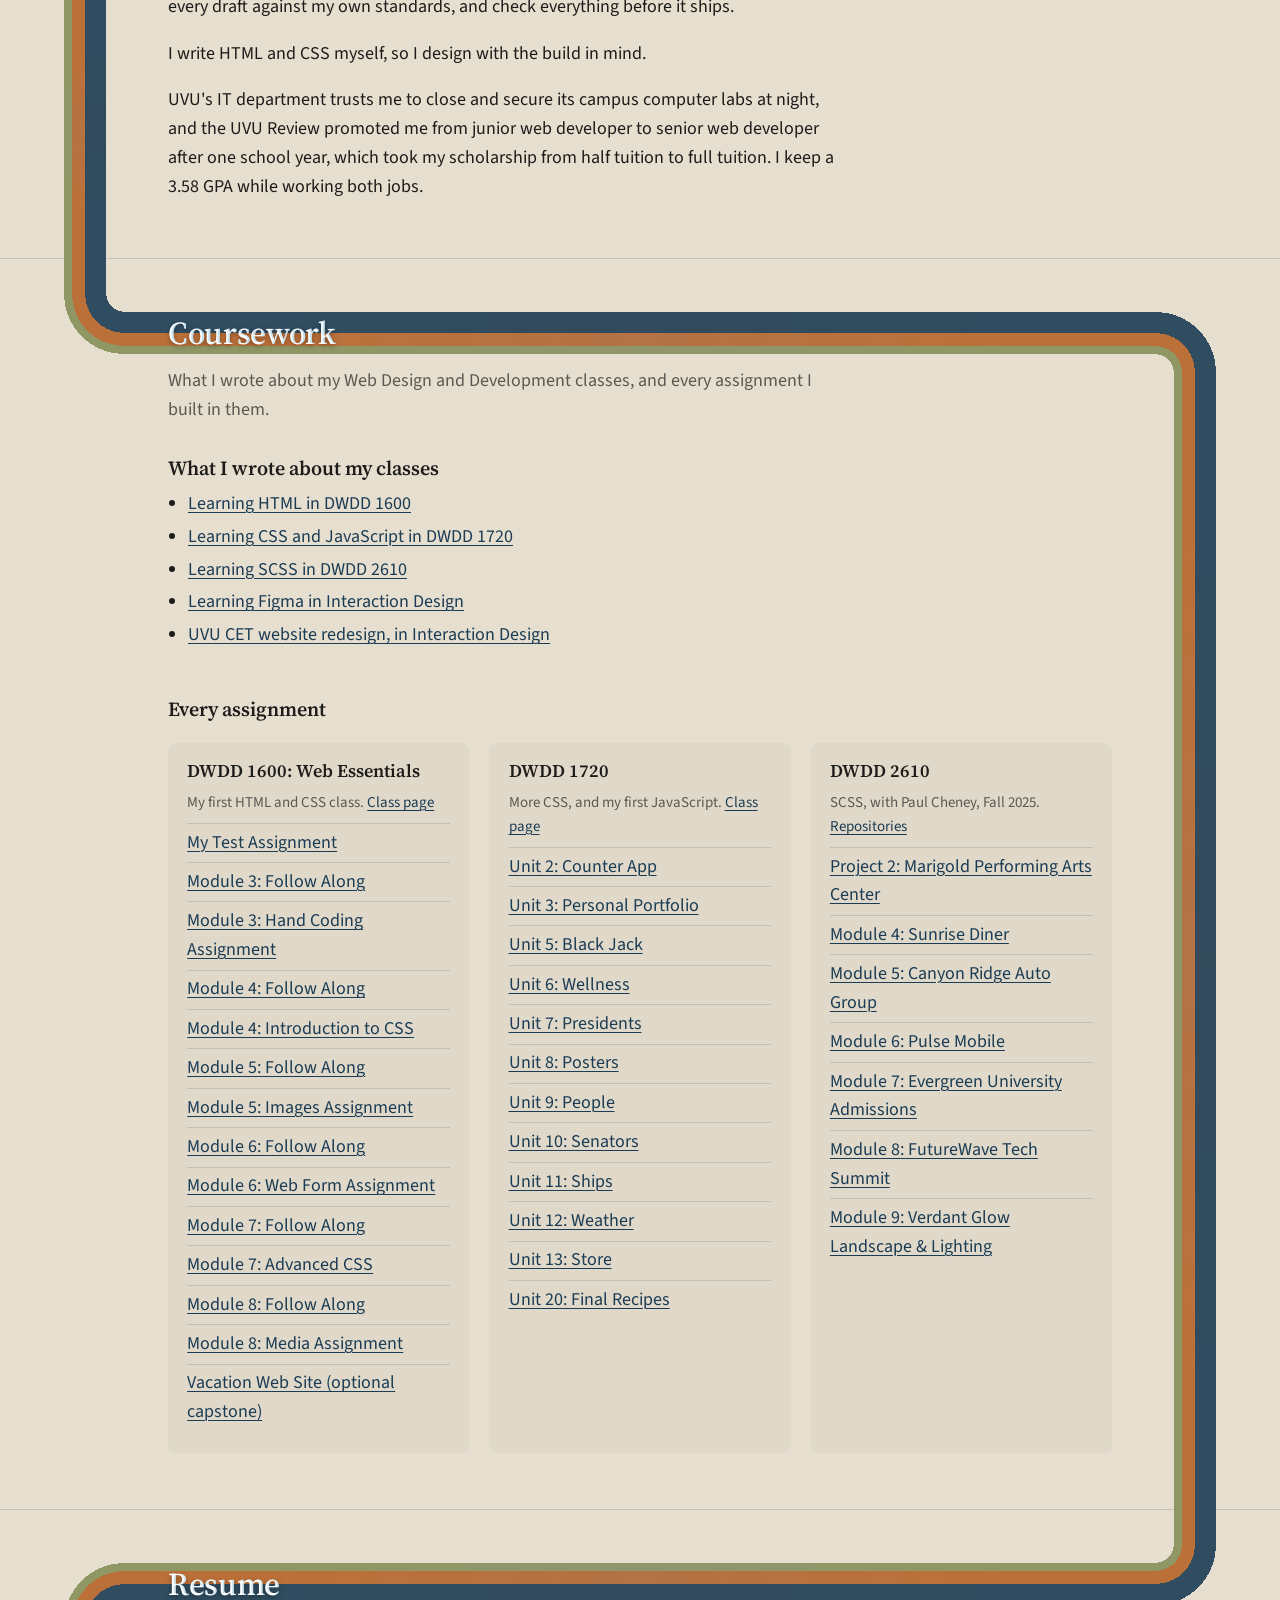
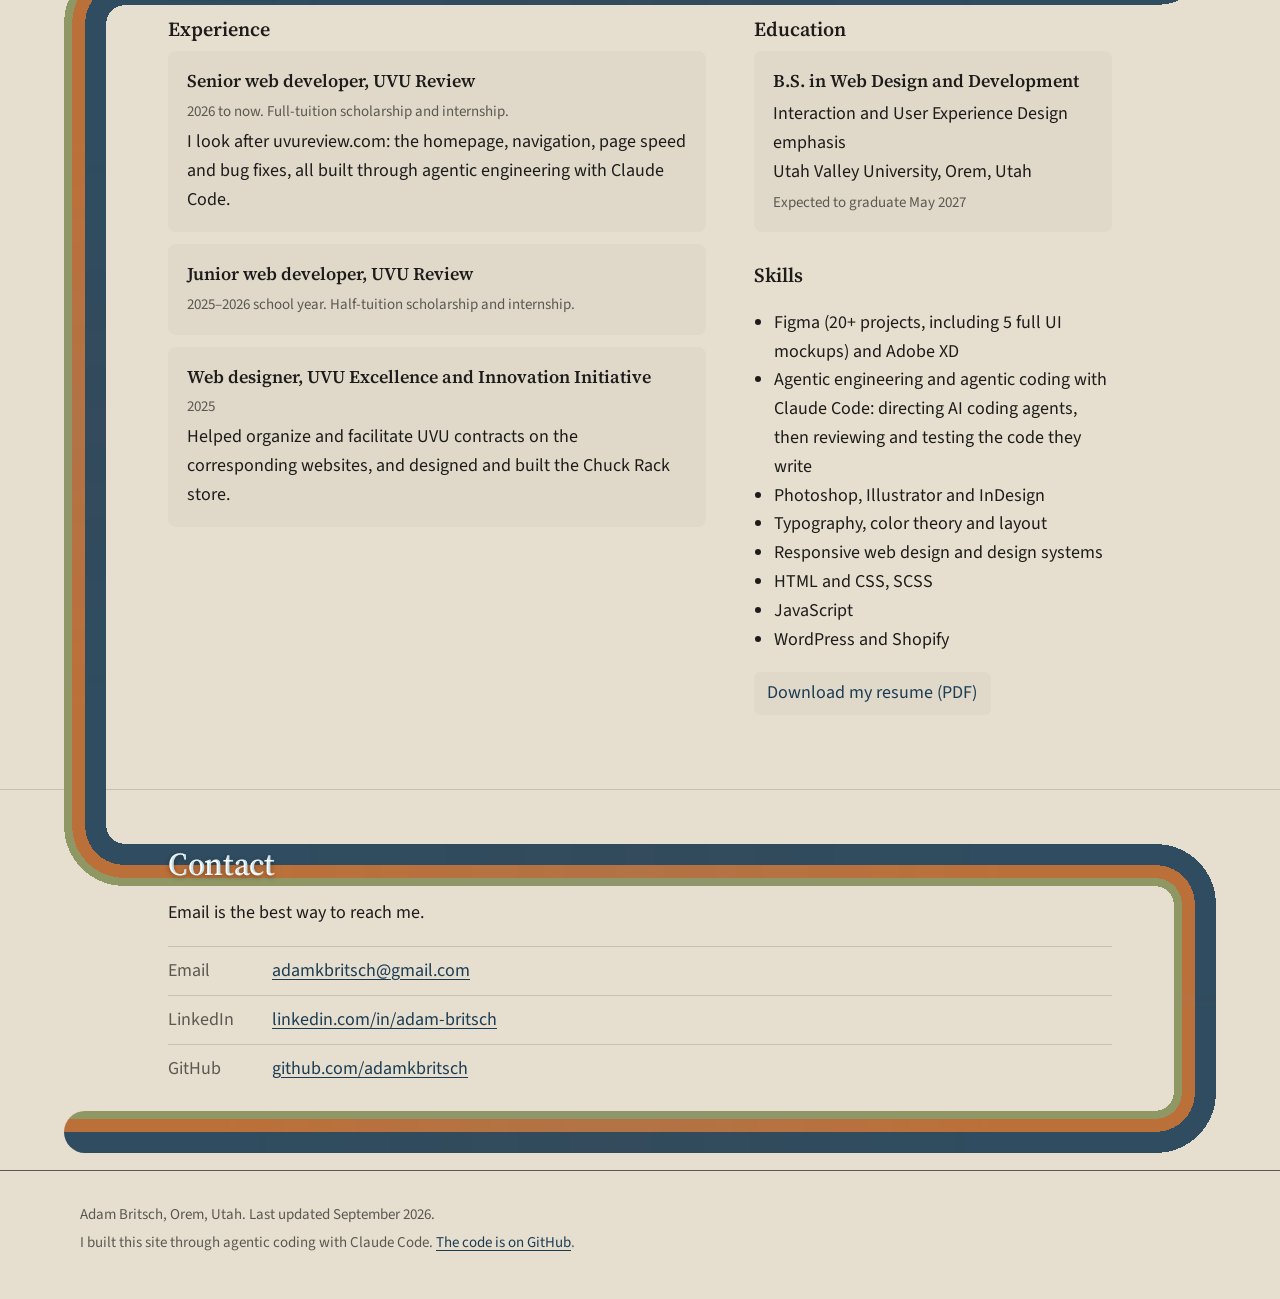
==== commit e5ec6575: "Say who this is and how it fits together, in a form a crawler reads The pages carried a title and a " ====
--- a/index.html
+++ b/index.html
@@ -6,6 +6,70 @@
     <title>Adam Britsch | Web Design and Development Portfolio</title>
     <meta name="description" content="Portfolio of Adam Britsch, a Web Design and Development student at Utah Valley University and senior web developer at the UVU Review.">
     <meta name="author" content="Adam Britsch">
+
+    <link rel="canonical" href="https://adamkbritsch.github.io/Portfolio/">
+
+    <script type="application/ld+json">
+{
+                "@context": "https://schema.org",
+                "@graph": [
+                        {
+                                "@type": "Person",
+                                "@id": "https://adamkbritsch.github.io/Portfolio/#adam",
+                                "name": "Adam Britsch",
+                                "url": "https://adamkbritsch.github.io/Portfolio/",
+                                "jobTitle": "Senior web developer",
+                                "worksFor": {
+                                        "@type": "NewsMediaOrganization",
+                                        "name": "UVU Review",
+                                        "url": "https://www.uvureview.com/"
+                                },
+                                "alumniOf": {
+                                        "@type": "CollegeOrUniversity",
+                                        "name": "Utah Valley University",
+                                        "url": "https://www.uvu.edu/"
+                                },
+                                "knowsAbout": [
+                                        "Web design",
+                                        "Web development",
+                                        "User experience design",
+                                        "HTML",
+                                        "CSS",
+                                        "SCSS",
+                                        "Figma"
+                                ],
+                                "sameAs": [
+                                        "https://github.com/adamkbritsch",
+                                        "https://www.linkedin.com/in/adam-britsch/",
+                                        "https://www.uvureview.com/author/adam-britsch/"
+                                ]
+                        },
+                        {
+                                "@type": "WebSite",
+                                "@id": "https://adamkbritsch.github.io/Portfolio/#site",
+                                "url": "https://adamkbritsch.github.io/Portfolio/",
+                                "name": "Adam Britsch",
+                                "publisher": {
+                                        "@id": "https://adamkbritsch.github.io/Portfolio/#adam"
+                                },
+                                "inLanguage": "en"
+                        },
+                        {
+                                "@type": "ProfilePage",
+                                "@id": "https://adamkbritsch.github.io/Portfolio/#page",
+                                "url": "https://adamkbritsch.github.io/Portfolio/",
+                                "name": "Adam Britsch | Web Design and Development Portfolio",
+                                "description": "Portfolio of Adam Britsch, a Web Design and Development student at Utah Valley University and senior web developer at the UVU Review.",
+                                "isPartOf": {
+                                        "@id": "https://adamkbritsch.github.io/Portfolio/#site"
+                                },
+                                "mainEntity": {
+                                        "@id": "https://adamkbritsch.github.io/Portfolio/#adam"
+                                }
+                        }
+                ]
+        }
+    </script>
 
     <meta property="og:type" content="website">
     <meta property="og:title" content="Adam Britsch">
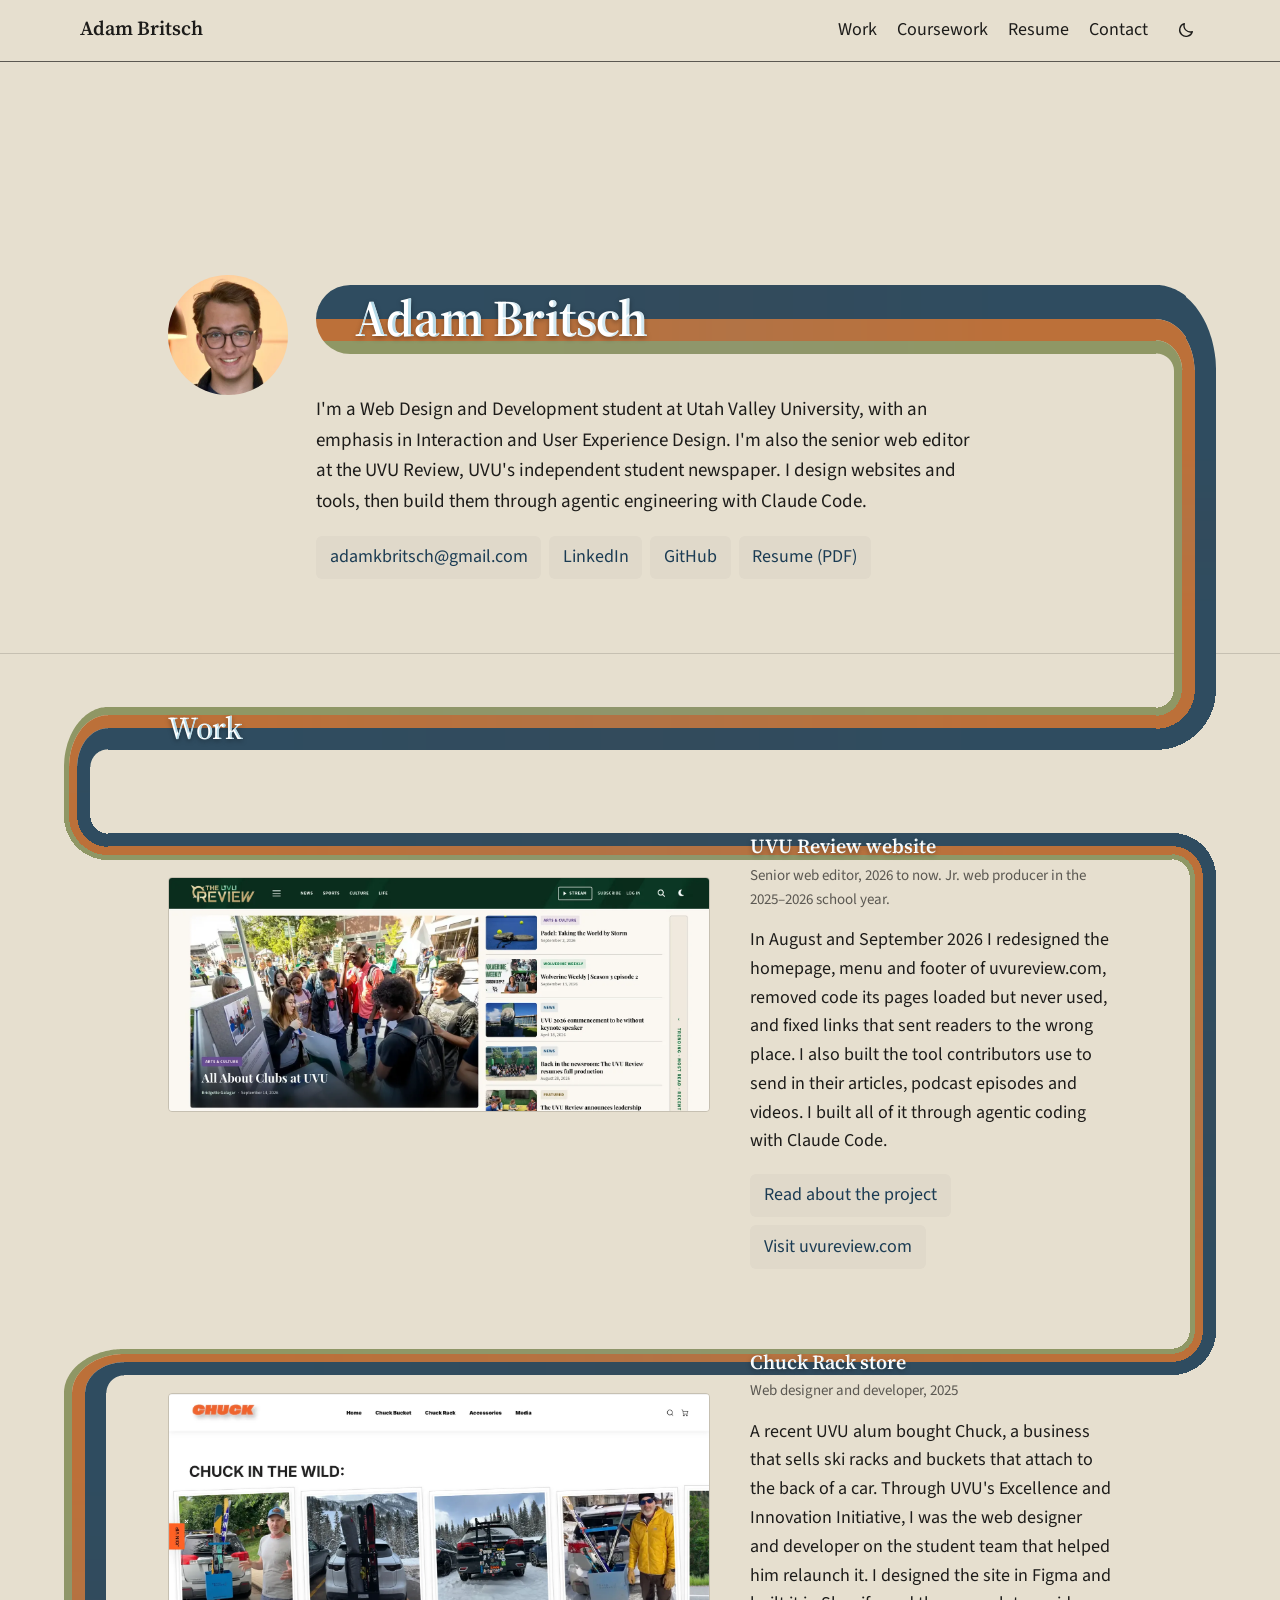
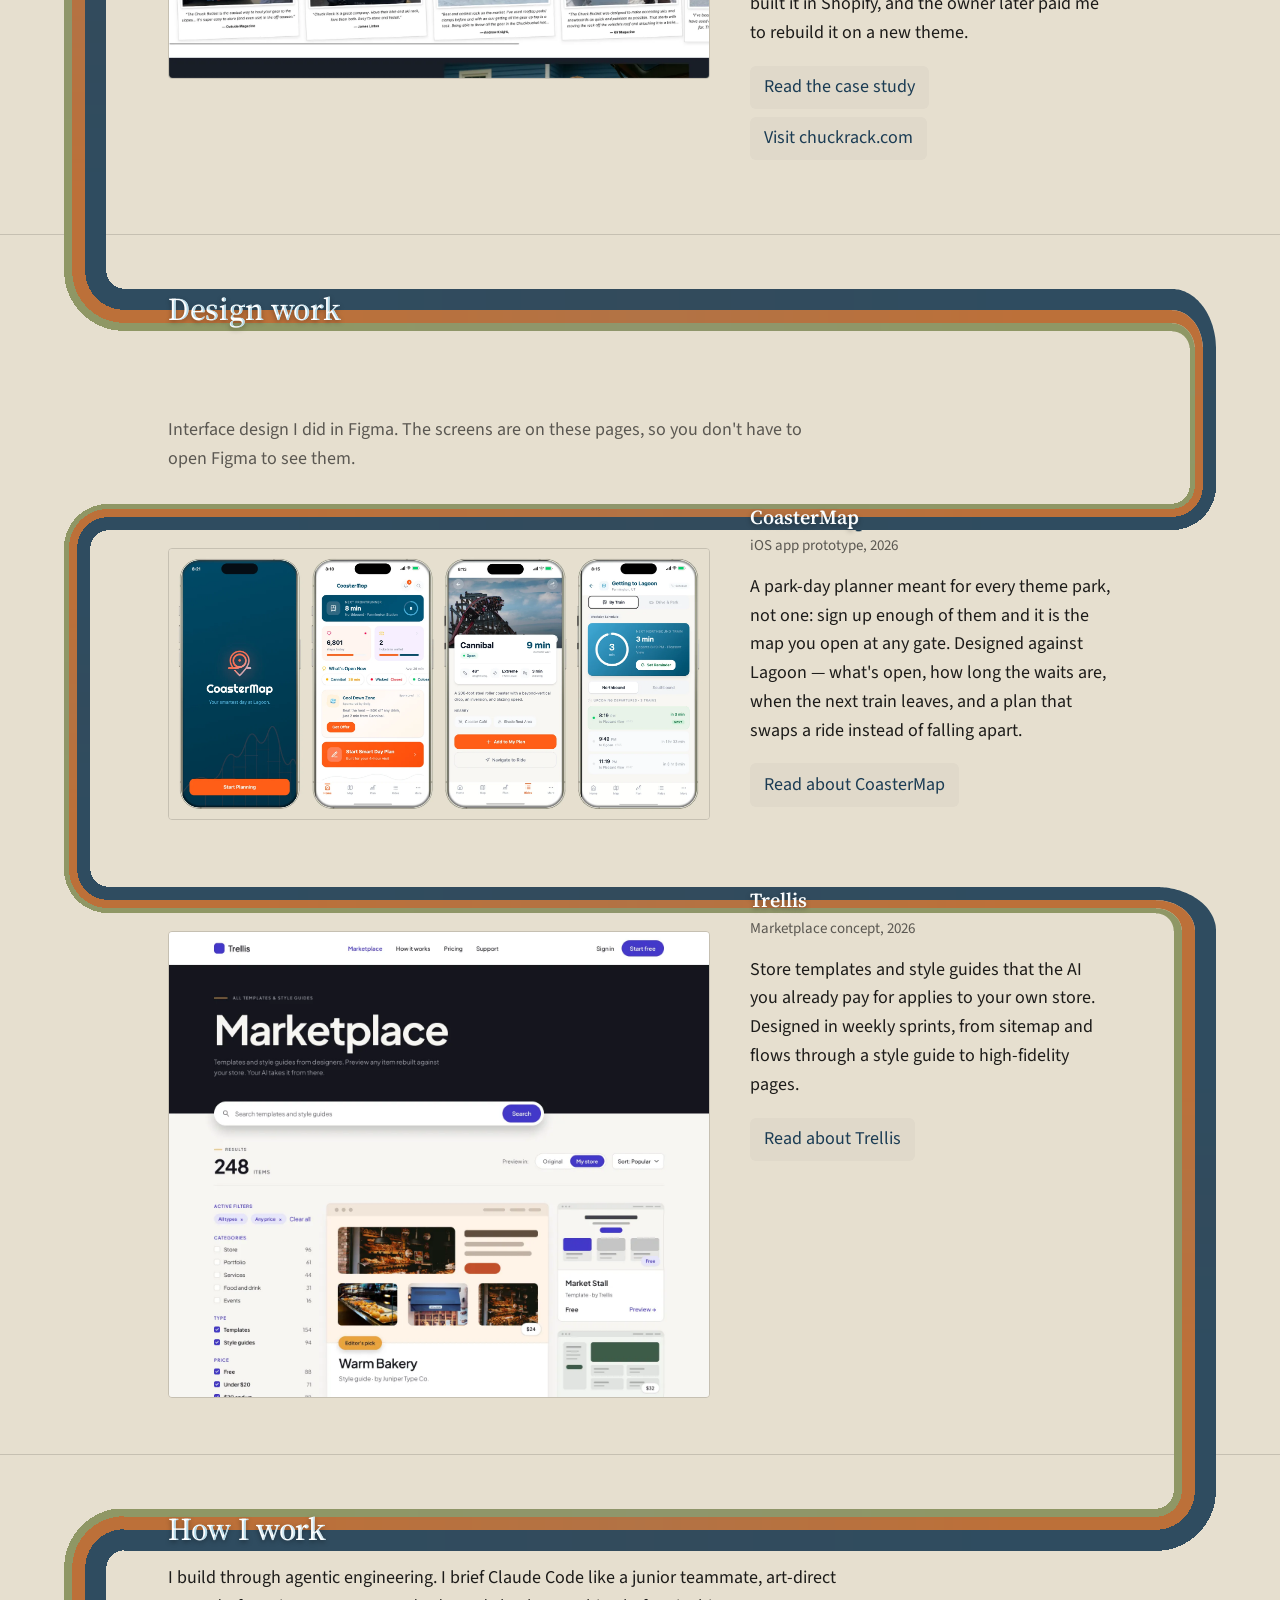
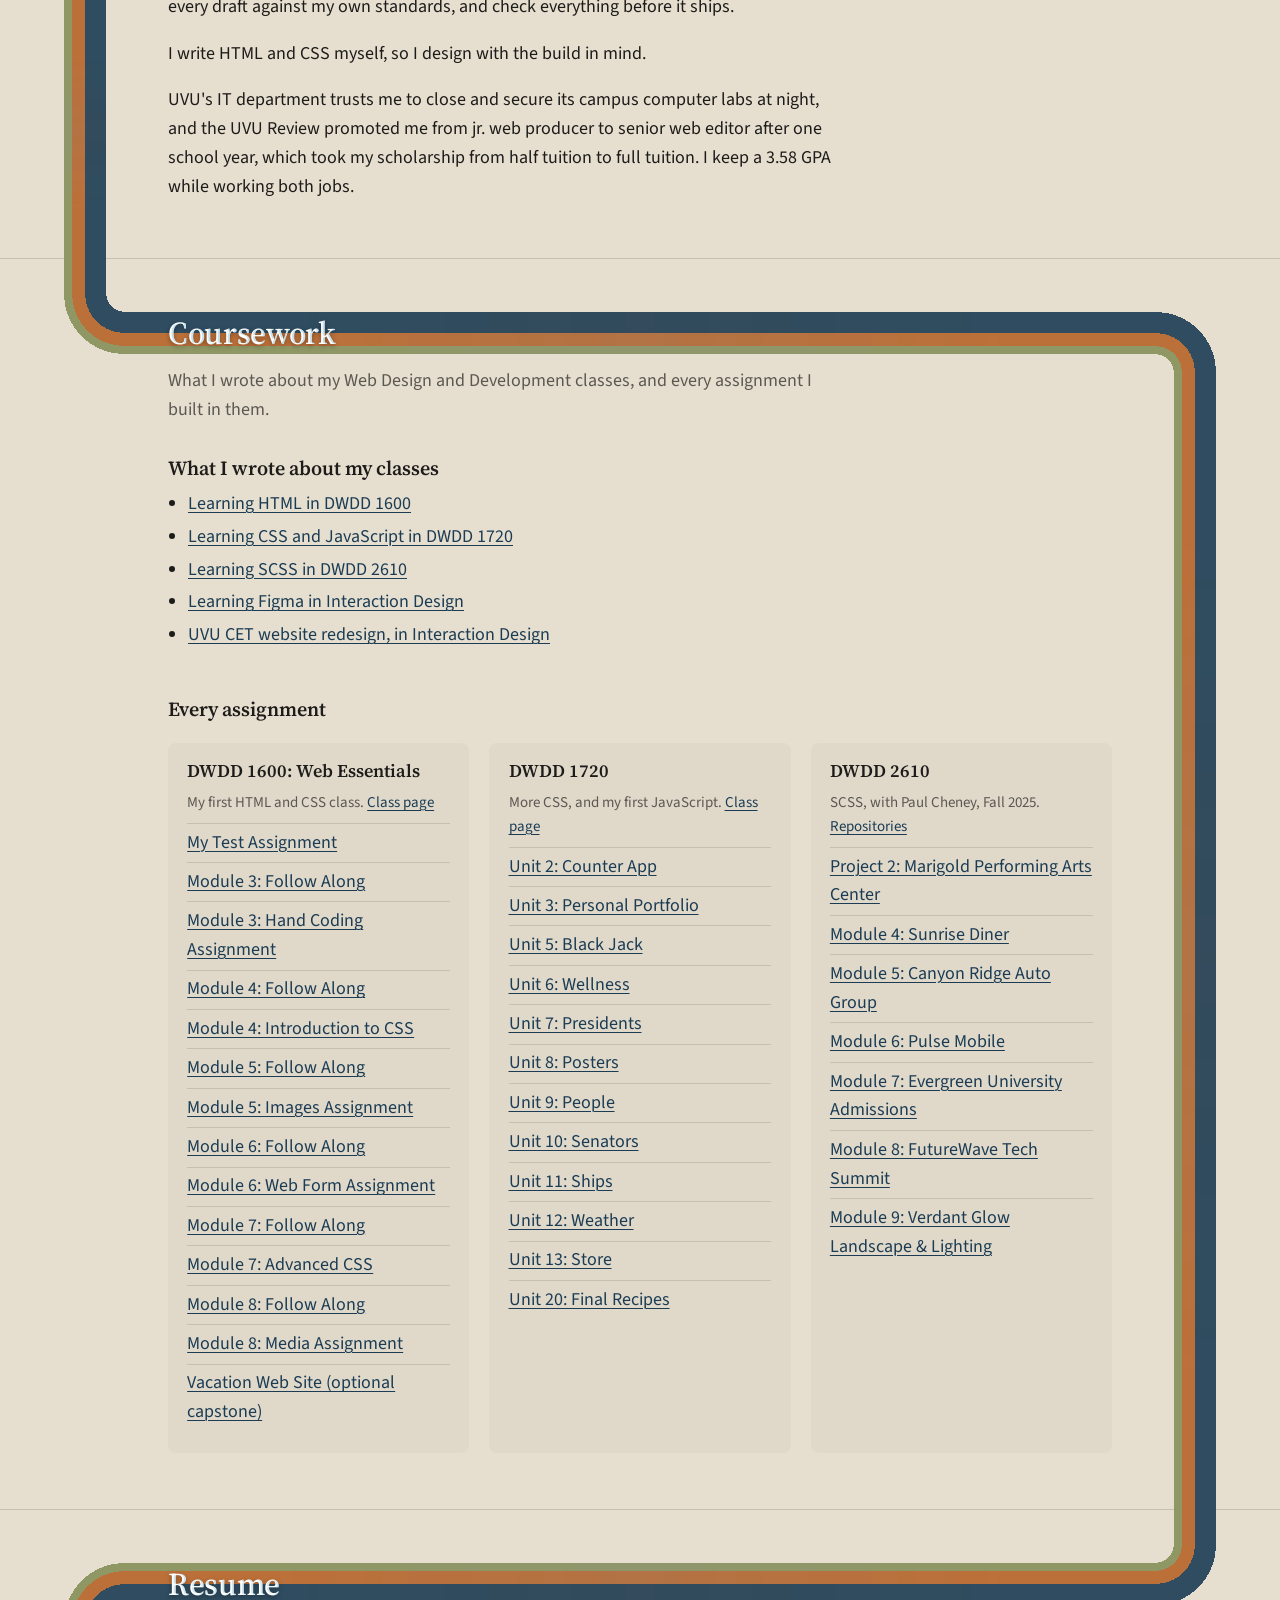
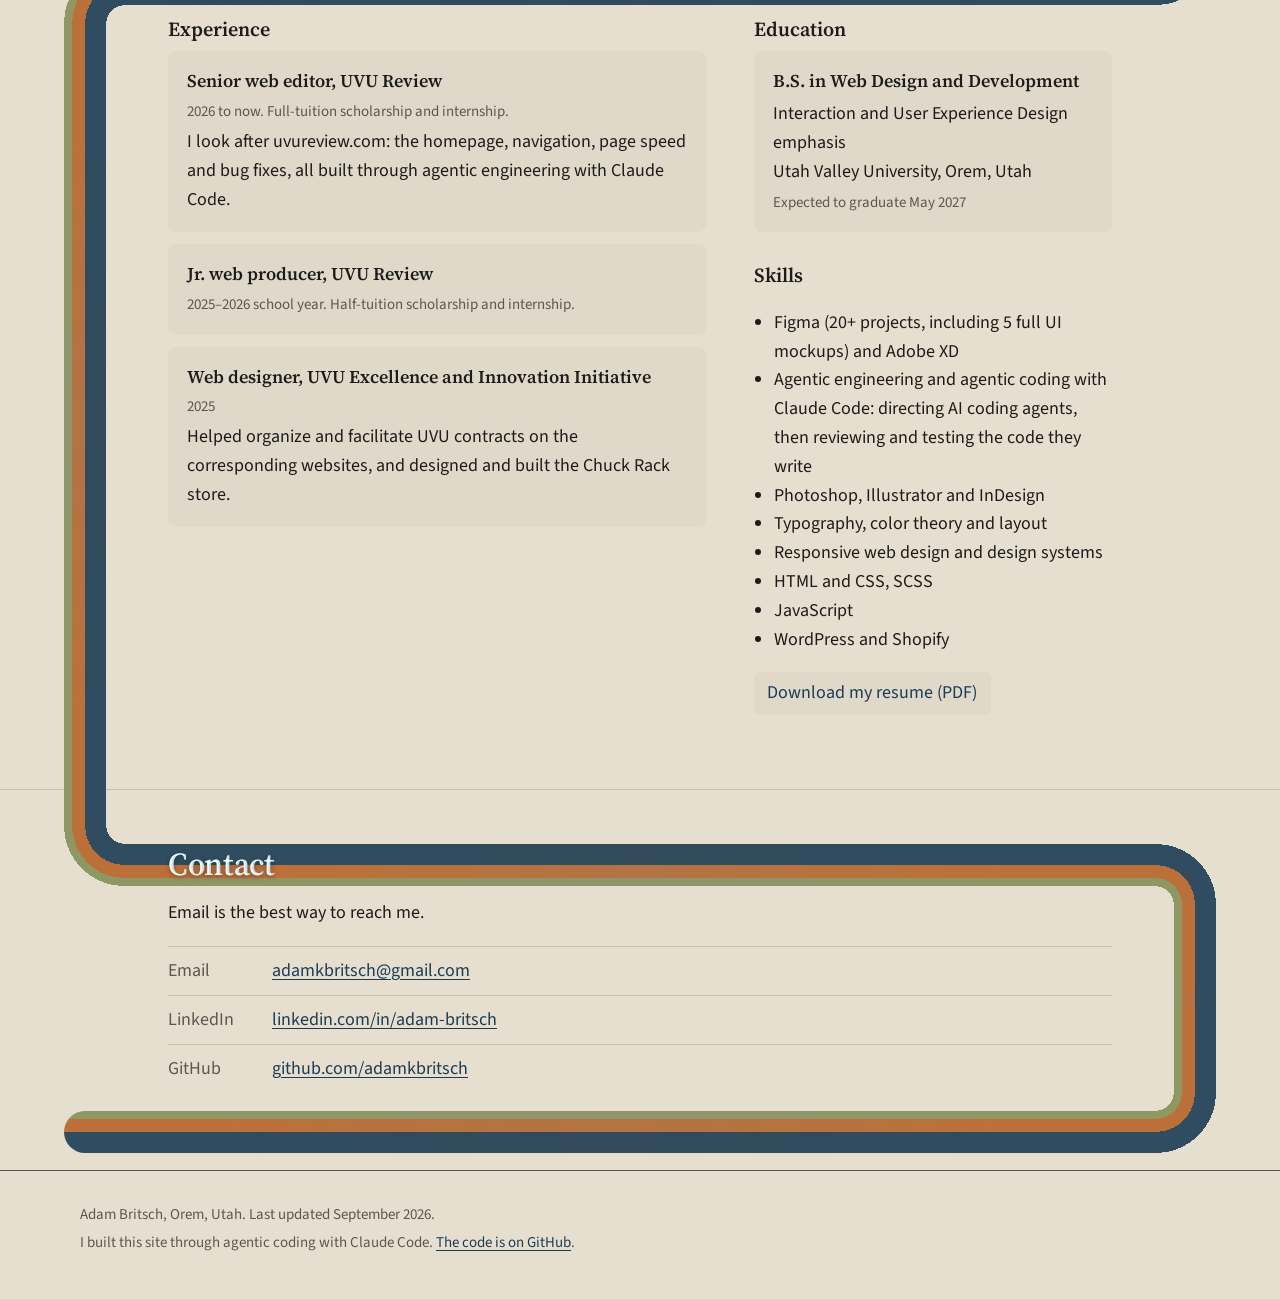
==== commit 072e6f88: "Call the newspaper job what the newspaper calls it The site said "senior web developer at the UVU Re" ====
--- a/index.html
+++ b/index.html
@@ -4,7 +4,7 @@
     <meta charset="UTF-8">
     <meta name="viewport" content="width=device-width, initial-scale=1.0">
     <title>Adam Britsch | Web Design and Development Portfolio</title>
-    <meta name="description" content="Portfolio of Adam Britsch, a Web Design and Development student at Utah Valley University and senior web developer at the UVU Review.">
+    <meta name="description" content="Portfolio of Adam Britsch, a Web Design and Development student at Utah Valley University and senior web editor at the UVU Review.">
     <meta name="author" content="Adam Britsch">
 
     <link rel="canonical" href="https://adamkbritsch.github.io/Portfolio/">
@@ -18,7 +18,7 @@
                                 "@id": "https://adamkbritsch.github.io/Portfolio/#adam",
                                 "name": "Adam Britsch",
                                 "url": "https://adamkbritsch.github.io/Portfolio/",
-                                "jobTitle": "Senior web developer",
+                                "jobTitle": "Senior Web Editor",
                                 "worksFor": {
                                         "@type": "NewsMediaOrganization",
                                         "name": "UVU Review",
@@ -59,7 +59,7 @@
                                 "@id": "https://adamkbritsch.github.io/Portfolio/#page",
                                 "url": "https://adamkbritsch.github.io/Portfolio/",
                                 "name": "Adam Britsch | Web Design and Development Portfolio",
-                                "description": "Portfolio of Adam Britsch, a Web Design and Development student at Utah Valley University and senior web developer at the UVU Review.",
+                                "description": "Portfolio of Adam Britsch, a Web Design and Development student at Utah Valley University and senior web editor at the UVU Review.",
                                 "isPartOf": {
                                         "@id": "https://adamkbritsch.github.io/Portfolio/#site"
                                 },
@@ -73,7 +73,7 @@
 
     <meta property="og:type" content="website">
     <meta property="og:title" content="Adam Britsch">
-    <meta property="og:description" content="Web Design and Development student at Utah Valley University and senior web developer at the UVU Review.">
+    <meta property="og:description" content="Web Design and Development student at Utah Valley University and senior web editor at the UVU Review.">
     <meta property="og:url" content="https://adamkbritsch.github.io/Portfolio/">
     <meta property="og:image" content="https://adamkbritsch.github.io/Portfolio/images/adam-britsch.jpg">
 
@@ -120,7 +120,7 @@
                 <span class="name__text">Adam Britsch</span>
             </h1>
             <div>
-                <p class="intro__lede">I'm a Web Design and Development student at Utah Valley University, with an emphasis in Interaction and User Experience Design. I'm also the senior web developer at the UVU Review, UVU's independent student newspaper. I design websites and tools, then build them through agentic engineering with Claude Code.</p>
+                <p class="intro__lede">I'm a Web Design and Development student at Utah Valley University, with an emphasis in Interaction and User Experience Design. I'm also the senior web editor at the UVU Review, UVU's independent student newspaper. I design websites and tools, then build them through agentic engineering with Claude Code.</p>
                 <p class="link-row">
                     <a href="mailto:adamkbritsch@gmail.com">adamkbritsch@gmail.com</a>
                     <a href="https://www.linkedin.com/in/adam-britsch/">LinkedIn</a>
@@ -147,7 +147,7 @@
                     </figure>
                     <div>
                         <h3><a href="case-studies/uvu-review.html">UVU Review website</a></h3>
-                        <p class="meta">Senior web developer, 2026 to now. Junior web developer in the 2025–2026 school year.</p>
+                        <p class="meta">Senior web editor, 2026 to now. Jr. web producer in the 2025–2026 school year.</p>
                         <p>In August and September 2026 I redesigned the homepage, menu and footer of uvureview.com, removed code its pages loaded but never used, and fixed links that sent readers to the wrong place. I also built the tool contributors use to send in their articles, podcast episodes and videos. I built all of it through agentic coding with Claude Code.</p>
                         <p class="link-row">
                             <a href="case-studies/uvu-review.html">Read about the project</a>
@@ -230,7 +230,7 @@
                 <div class="prose">
                     <p>I build through agentic engineering. I brief Claude Code like a junior teammate, art-direct every draft against my own standards, and check everything before it ships.</p>
                     <p>I write HTML and CSS myself, so I design with the build in mind.</p>
-                    <p>UVU's IT department trusts me to close and secure its campus computer labs at night, and the UVU Review promoted me from junior web developer to senior web developer after one school year, which took my scholarship from half tuition to full tuition. I keep a 3.58 GPA while working both jobs.</p>
+                    <p>UVU's IT department trusts me to close and secure its campus computer labs at night, and the UVU Review promoted me from jr. web producer to senior web editor after one school year, which took my scholarship from half tuition to full tuition. I keep a 3.58 GPA while working both jobs.</p>
                 </div>
                 <span class="rail__turn rail__turn--tail" aria-hidden="true"></span>
             </div>
@@ -316,12 +316,12 @@
                         <h3>Experience</h3>
                         <ul class="entries">
                             <li class="entry">
-                                <p class="entry__title">Senior web developer, UVU Review</p>
+                                <p class="entry__title">Senior web editor, UVU Review</p>
                                 <p class="meta">2026 to now. Full-tuition scholarship and internship.</p>
                                 <p>I look after uvureview.com: the homepage, navigation, page speed and bug fixes, all built through agentic engineering with Claude Code.</p>
                             </li>
                             <li class="entry">
-                                <p class="entry__title">Junior web developer, UVU Review</p>
+                                <p class="entry__title">Jr. web producer, UVU Review</p>
                                 <p class="meta">2025–2026 school year. Half-tuition scholarship and internship.</p>
                             </li>
                             <li class="entry">
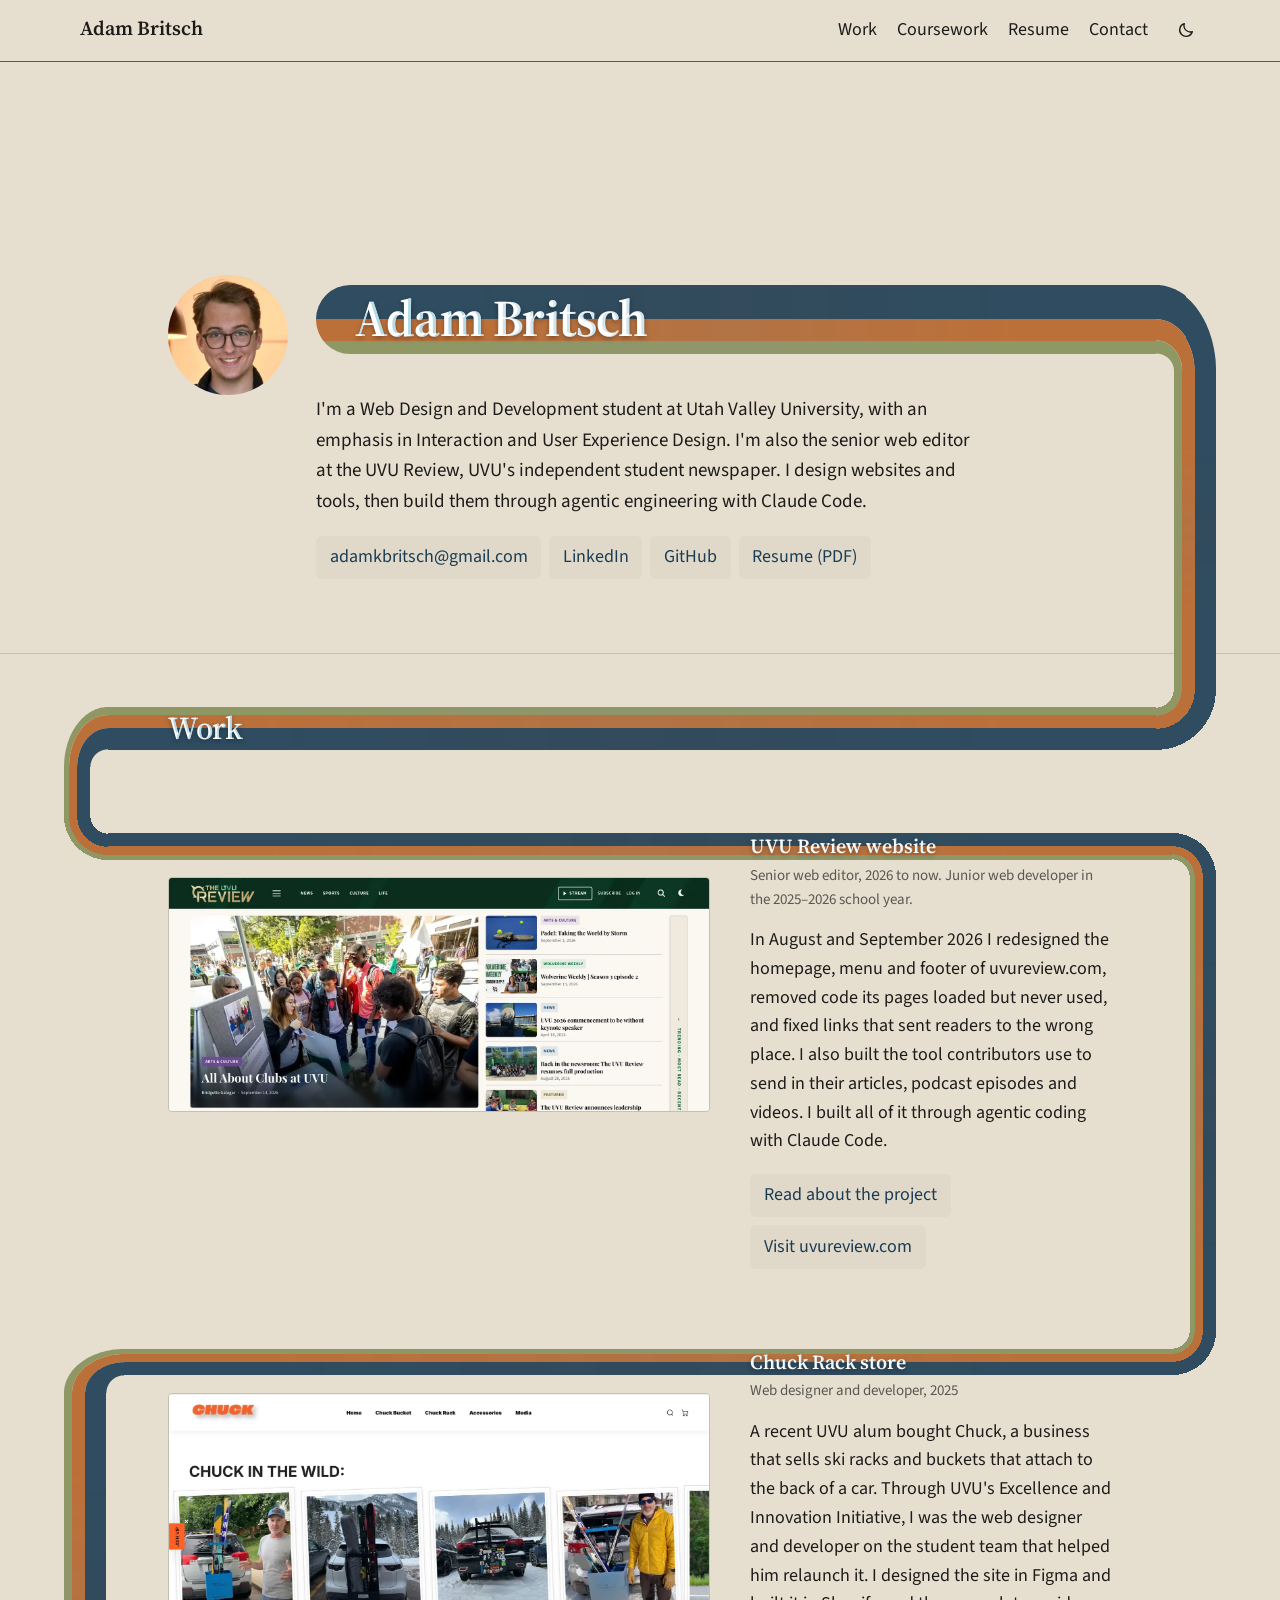
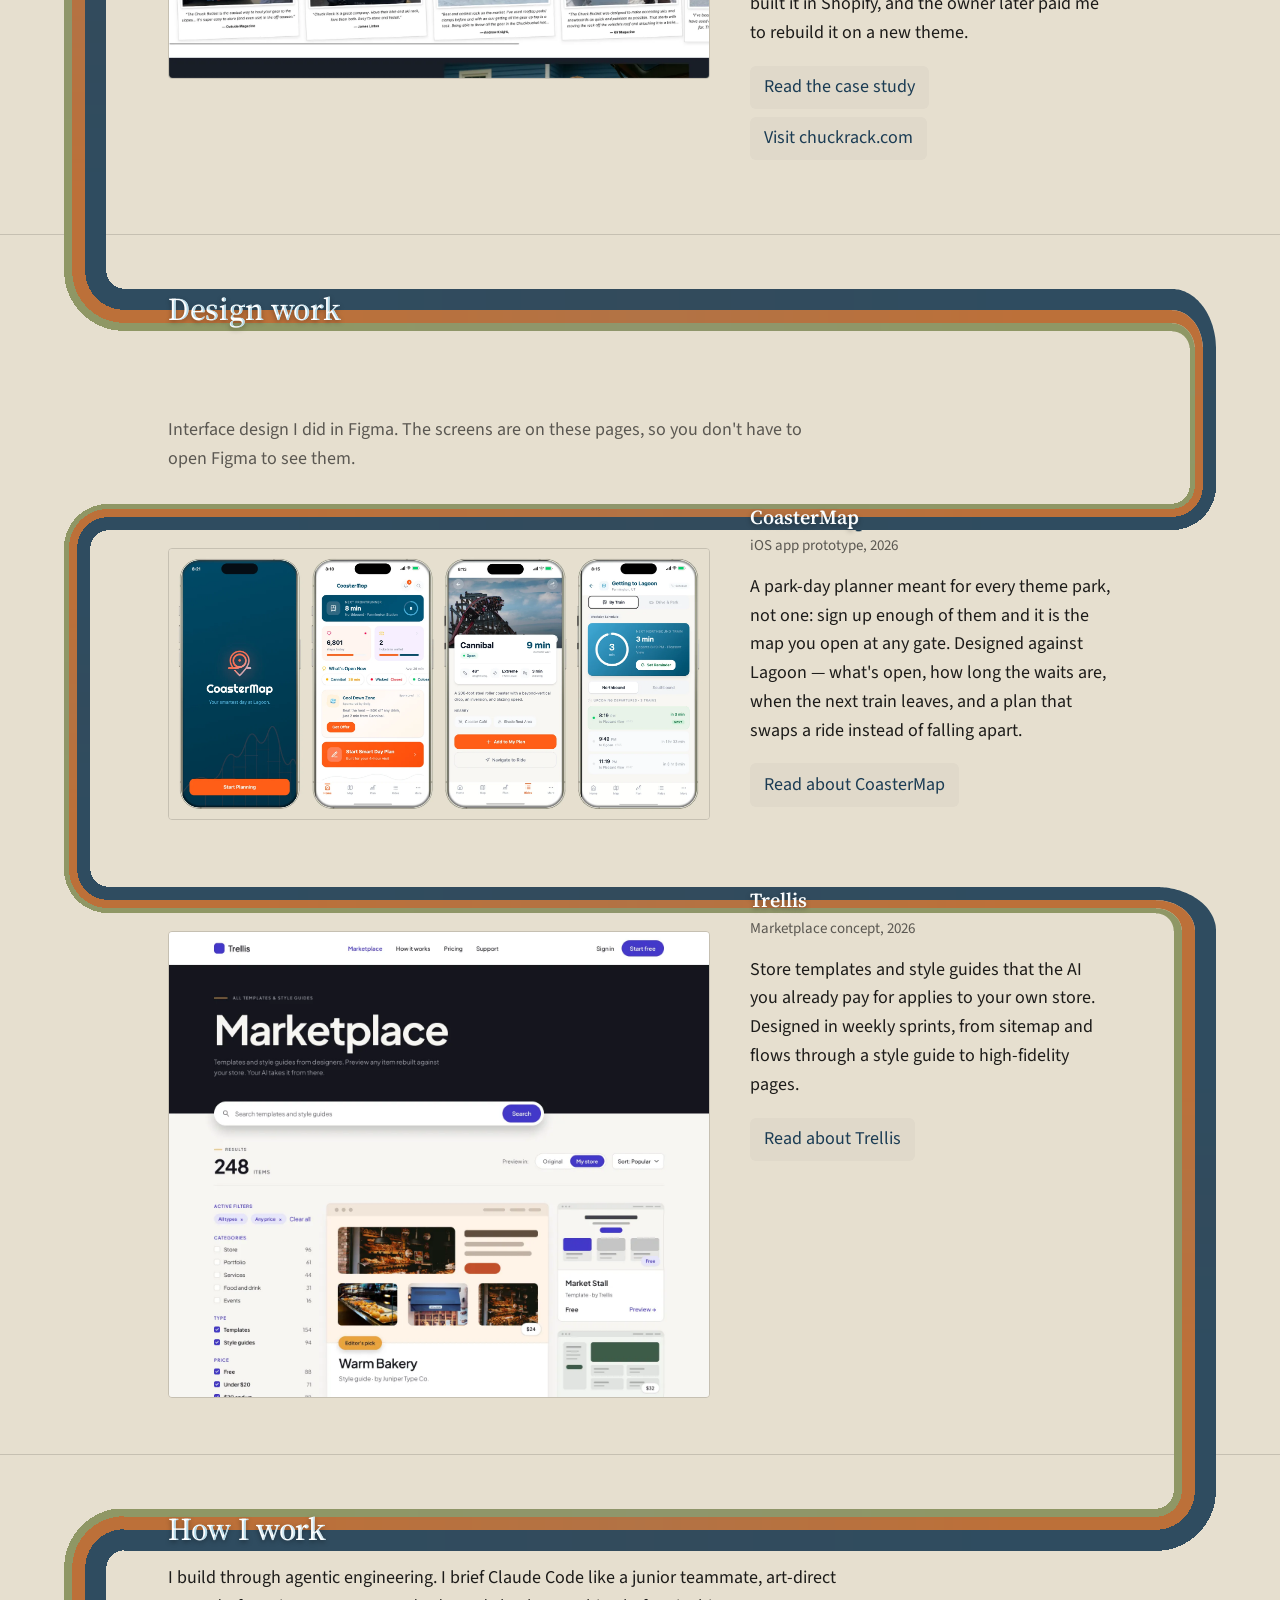
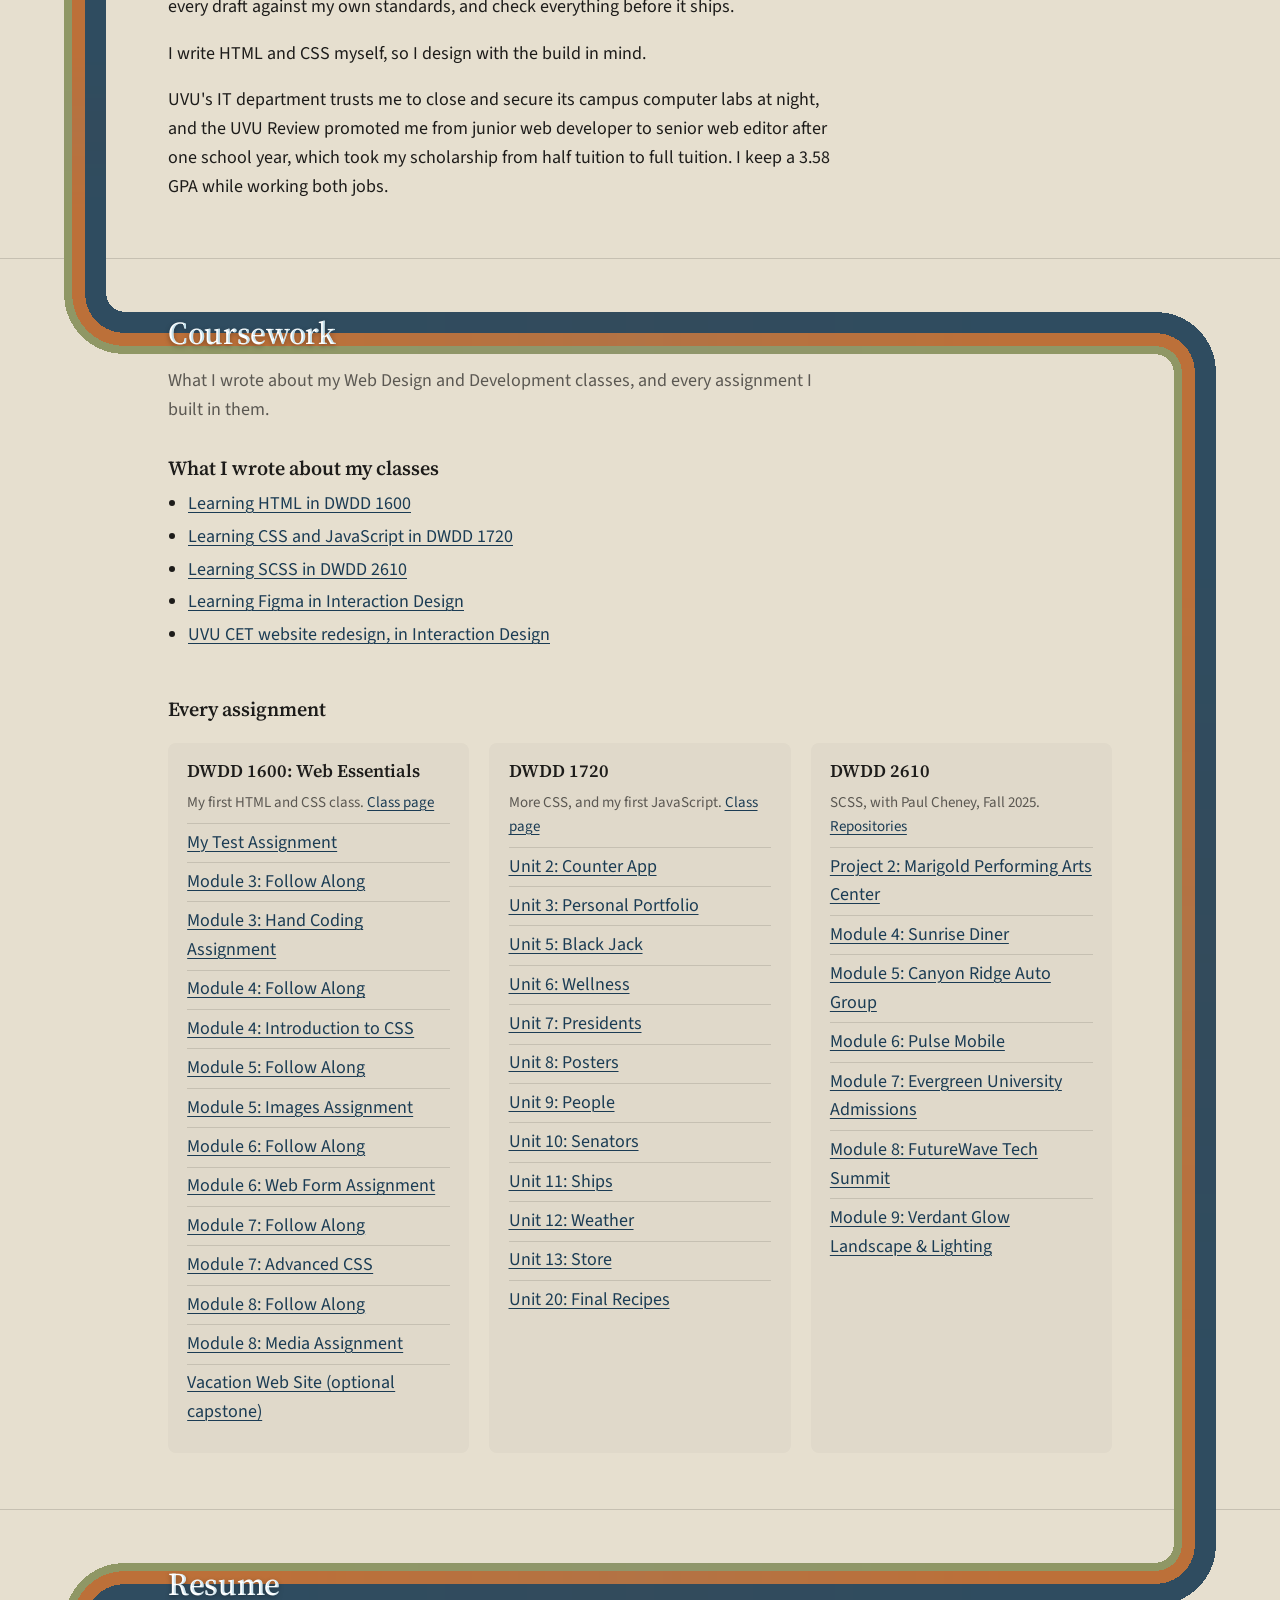
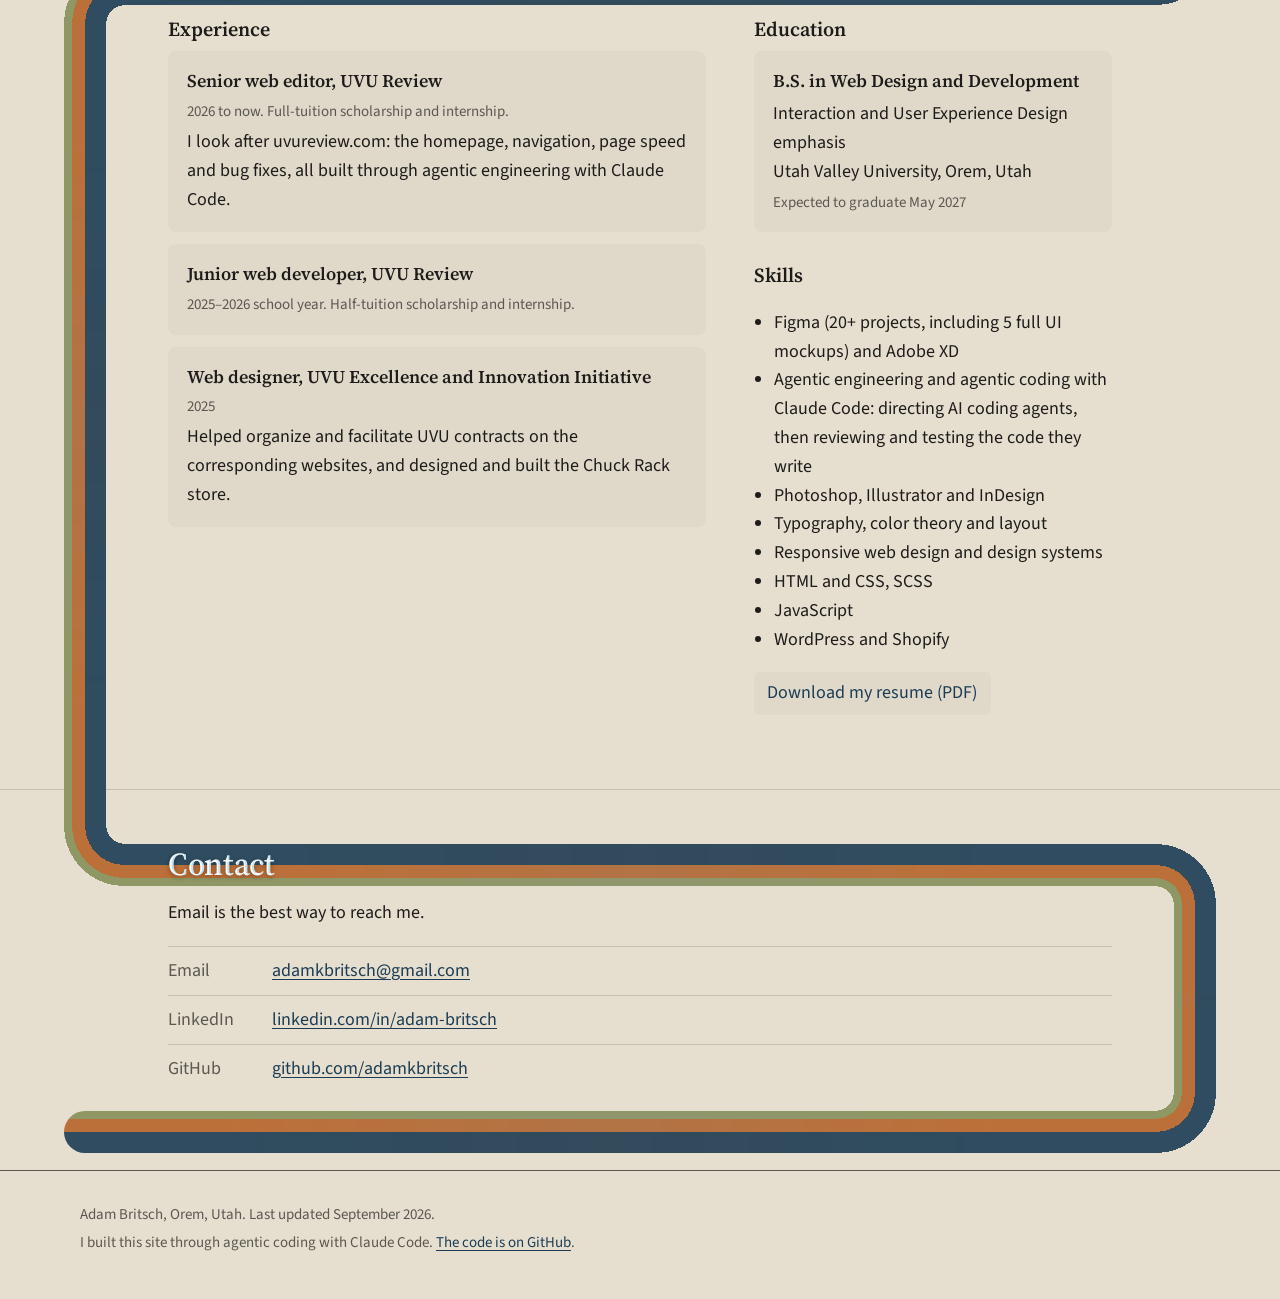
==== commit 1c9ff54f: "Keep junior web developer for the 2025-26 role I had taken the newspaper's wording for both roles on" ====
--- a/index.html
+++ b/index.html
@@ -147,7 +147,7 @@
                     </figure>
                     <div>
                         <h3><a href="case-studies/uvu-review.html">UVU Review website</a></h3>
-                        <p class="meta">Senior web editor, 2026 to now. Jr. web producer in the 2025–2026 school year.</p>
+                        <p class="meta">Senior web editor, 2026 to now. Junior web developer in the 2025–2026 school year.</p>
                         <p>In August and September 2026 I redesigned the homepage, menu and footer of uvureview.com, removed code its pages loaded but never used, and fixed links that sent readers to the wrong place. I also built the tool contributors use to send in their articles, podcast episodes and videos. I built all of it through agentic coding with Claude Code.</p>
                         <p class="link-row">
                             <a href="case-studies/uvu-review.html">Read about the project</a>
@@ -230,7 +230,7 @@
                 <div class="prose">
                     <p>I build through agentic engineering. I brief Claude Code like a junior teammate, art-direct every draft against my own standards, and check everything before it ships.</p>
                     <p>I write HTML and CSS myself, so I design with the build in mind.</p>
-                    <p>UVU's IT department trusts me to close and secure its campus computer labs at night, and the UVU Review promoted me from jr. web producer to senior web editor after one school year, which took my scholarship from half tuition to full tuition. I keep a 3.58 GPA while working both jobs.</p>
+                    <p>UVU's IT department trusts me to close and secure its campus computer labs at night, and the UVU Review promoted me from junior web developer to senior web editor after one school year, which took my scholarship from half tuition to full tuition. I keep a 3.58 GPA while working both jobs.</p>
                 </div>
                 <span class="rail__turn rail__turn--tail" aria-hidden="true"></span>
             </div>
@@ -321,7 +321,7 @@
                                 <p>I look after uvureview.com: the homepage, navigation, page speed and bug fixes, all built through agentic engineering with Claude Code.</p>
                             </li>
                             <li class="entry">
-                                <p class="entry__title">Jr. web producer, UVU Review</p>
+                                <p class="entry__title">Junior web developer, UVU Review</p>
                                 <p class="meta">2025–2026 school year. Half-tuition scholarship and internship.</p>
                             </li>
                             <li class="entry">
